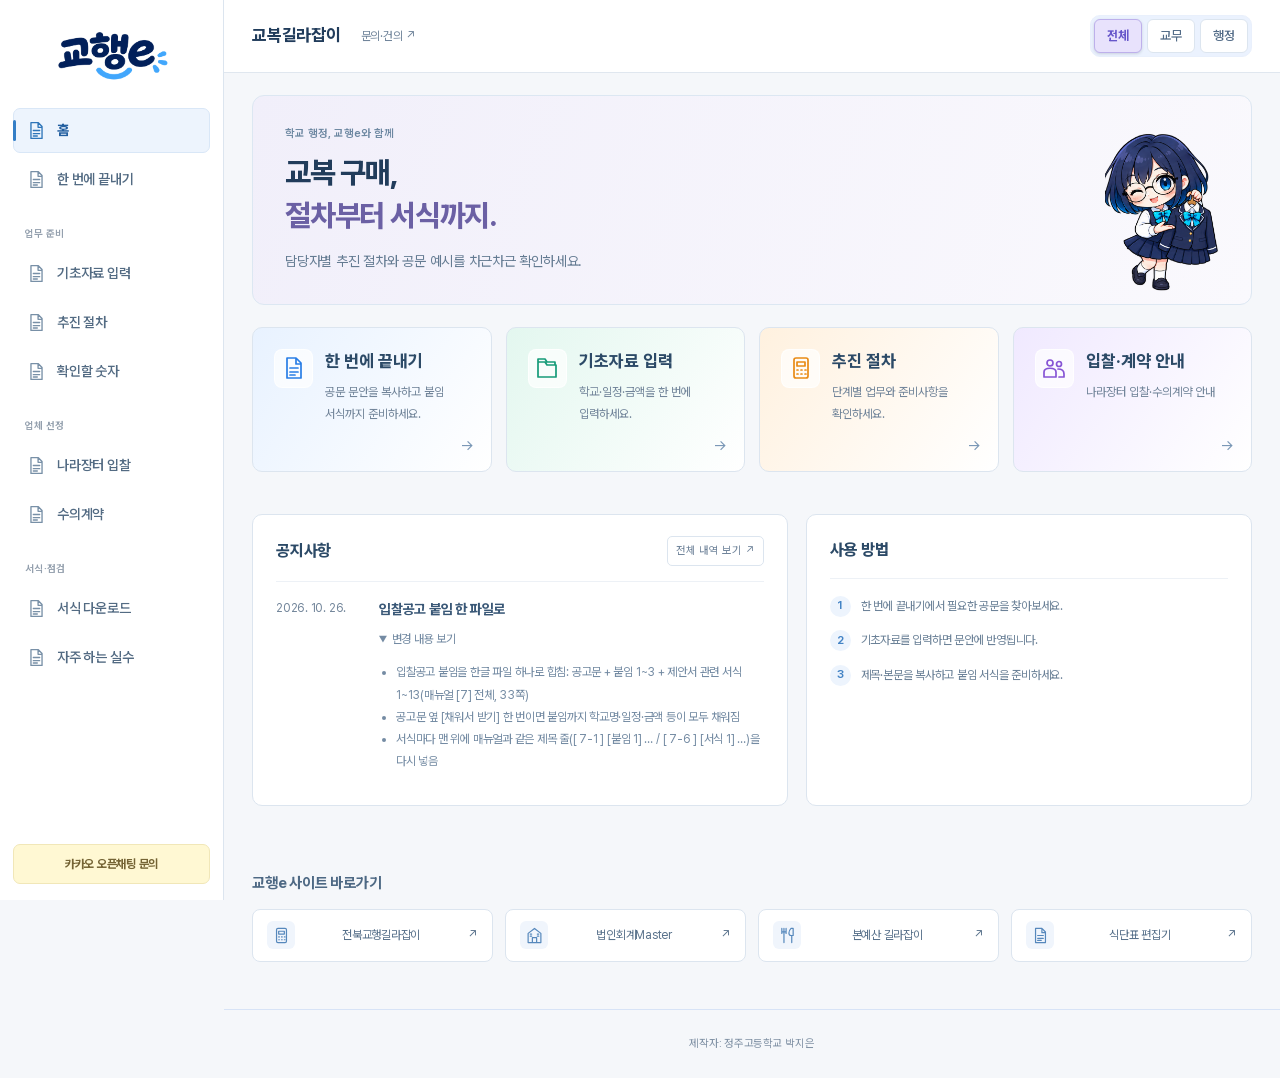
==== index.html @ bc190d14 "교복길라잡이 업데이트 (2026. 10. 26. 오후 2:42:11)" ====
<!DOCTYPE html>
<html lang="ko">
<head>
<meta charset="utf-8">
<meta name="viewport" content="width=device-width, initial-scale=1, viewport-fit=cover">
<title>교행e의 교복길라잡이</title>
<link rel="preconnect" href="https://fonts.googleapis.com">
<link rel="preconnect" href="https://fonts.gstatic.com" crossorigin>
<link rel="stylesheet" href="https://fonts.googleapis.com/css2?family=Gothic+A1:wght@500;700;800&family=IBM+Plex+Mono:wght@400;500;600&family=IBM+Plex+Sans+KR:wght@300;400;500;600;700&display=swap">
<style>
:root{
  --sky:#EAF2FF; --sky-2:#DCE9FC;
  --surface:#FFFFFF; --surface-2:#F5F9FF; --surface-3:#EBF2FE;
  --line:#D7E3F6; --line-soft:#E9F0FC;
  --ink:#16233B; --ink-2:#4A5B75; --ink-3:#8092AB;
  --blue:#2B5FD9; --blue-ink:#1B4099; --blue-soft:#E4ECFD; --blue-edge:#BFD2F8;
  --teal:#0E7C86; --teal-ink:#0A5B63; --teal-soft:#DEF1F3; --teal-edge:#AEDCE1;
  --amber:#A9761A; --amber-soft:#FCF3DD; --amber-edge:#EBD498;
  --red:#CB4334; --red-soft:#FDEBE8; --red-edge:#F4C3BB;
  --navy:#1E2A4A;
  --shadow-s:0 1px 2px rgba(22,35,59,.06), 0 6px 18px -12px rgba(22,35,59,.28);
  --shadow-m:0 2px 6px rgba(22,35,59,.07), 0 18px 40px -24px rgba(22,35,59,.4);
  --disp:"Gothic A1","맑은 고딕","Malgun Gothic",system-ui,sans-serif;
  --body:"IBM Plex Sans KR","맑은 고딕","Malgun Gothic",system-ui,sans-serif;
  --mono:"IBM Plex Mono",Consolas,ui-monospace,monospace;
}
*{box-sizing:border-box}
html,body{margin:0; padding:0}
body{
  background:var(--sky); color:var(--ink);
  font-family:var(--body); font-size:16px; line-height:1.7; font-weight:400;
  -webkit-font-smoothing:antialiased;
}
img{max-width:100%; display:block}
[hidden]{display:none !important}
button{font:inherit}
:focus-visible{outline:2.5px solid var(--blue); outline-offset:2px; border-radius:4px}

/* ============ 공통 헤더 ============ */
.topbar{
  position:sticky; top:0; z-index:50;
  background:rgba(255,255,255,.9); backdrop-filter:saturate(1.5) blur(12px);
  border-bottom:1px solid var(--line);
  padding-top:env(safe-area-inset-top,0px);
}
.topbar-in{
  max-width:1060px; margin:0 auto; padding:9px 16px;
  display:flex; align-items:center; gap:10px 16px; flex-wrap:wrap;
}
.homebtn{
  display:inline-flex; align-items:center; gap:8px; margin-right:auto;
  background:transparent; border:0; cursor:pointer; padding:2px 0; color:var(--ink);
}
.homebtn img{width:26px; height:26px; border-radius:6px; object-fit:cover; object-position:50% 18%; border:1px solid var(--line)}
.homebtn b{font-family:var(--disp); font-weight:800; font-size:16px; letter-spacing:-.01em}
.homebtn:hover b{color:var(--blue)}
.roleswitch{display:flex; gap:3px; background:var(--surface-3); padding:3px; border-radius:10px; border:1px solid var(--line-soft)}
.roleswitch button{
  border:0; background:transparent; color:var(--ink-2); cursor:pointer;
  font-size:13px; font-weight:500; padding:5px 13px; border-radius:7px;
  transition:background .14s,color .14s;
}
.roleswitch button:hover{color:var(--ink)}
.roleswitch button[aria-pressed="true"]{background:#fff; color:var(--ink); font-weight:700; box-shadow:0 1px 3px rgba(22,35,59,.16)}
.roleswitch button[data-role="gyomu"][aria-pressed="true"]{color:var(--teal-ink)}
.roleswitch button[data-role="haeng"][aria-pressed="true"]{color:var(--blue-ink)}

/* ============ 페이지 틀 ============ */
main{max-width:1060px; margin:0 auto; padding:26px 16px calc(40px + env(safe-area-inset-bottom,0px))}
.page{animation:fade .22s ease-out}
@keyframes fade{from{opacity:0; transform:translateY(6px)} to{opacity:1; transform:none}}
@media (prefers-reduced-motion:reduce){ .page{animation:none} *{transition:none !important} }

.phead{margin-bottom:20px}
.pkicker{
  font-family:var(--mono); font-size:11px; font-weight:600; letter-spacing:.14em;
  color:var(--blue); margin:0 0 7px; text-transform:uppercase;
}
.phead h1{
  font-family:var(--disp); font-weight:800; font-size:clamp(23px,4.6vw,31px);
  line-height:1.25; letter-spacing:-.02em; margin:0 0 8px; text-wrap:balance;
}
.phead p{margin:0; color:var(--ink-2); font-size:14.5px; max-width:64ch}

/* ============ 첫 화면 ============ */
.home{
  display:grid; grid-template-columns:290px minmax(0,1fr);
  grid-template-areas:"top bottom" "flow flow"; gap:18px 22px; align-items:start;
}
.home > *{min-width:0}
.hometop{grid-area:top}
.homebottom{grid-area:bottom; display:flex; flex-direction:column; gap:12px}
.homeflow{grid-area:flow}
.heroart{
  width:100%; aspect-ratio:2 / 3; object-fit:cover; object-position:50% 0%; display:block;
  border-radius:16px; border:4px solid #fff; box-shadow:0 12px 28px -16px rgba(27,64,153,.6);
}
.homebottom .reflinks{grid-template-columns:repeat(2,minmax(0,1fr)); gap:10px; margin:0}
.homebottom .reflink{padding:13px 16px}
.reflink.wide{grid-column:1 / -1; border-left-color:var(--red); background:linear-gradient(100deg,#fff 55%,var(--red-soft))}
.basis{background:var(--surface); border:1px solid var(--line); border-radius:11px; padding:14px 16px; font-size:14px; color:var(--ink-2); line-height:1.65}
.basis b{color:var(--ink); font-weight:700}
.basis a{
  display:inline-flex; align-items:center; gap:6px; margin:8px 6px 0 0; text-decoration:none;
  font-size:12.5px; font-weight:600; color:var(--blue-ink); background:var(--blue-soft);
  border:1px solid var(--blue-edge); border-radius:8px; padding:5px 10px;
}
.basis a:hover{border-color:var(--blue)}
.ext{font-family:var(--mono); font-size:10px; font-weight:600; color:#fff; background:var(--blue); border-radius:4px; padding:1px 5px}

.flowcard{background:var(--surface); border:1px solid var(--line); border-radius:16px; box-shadow:var(--shadow-m); padding:20px 22px 22px}
.flowcard-head{display:flex; align-items:baseline; gap:4px 14px; flex-wrap:wrap}
.flowcard-head h2{font-family:var(--disp); font-weight:800; font-size:21px; margin:0; letter-spacing:-.01em}
.flowcard-head p{margin:0; font-size:14px; color:var(--ink-2)}
.charttitle{display:flex; align-items:center; gap:9px; margin:20px 0 9px; font-family:var(--disp); font-weight:700; font-size:16px}
.charttitle .ct-no{font-family:var(--mono); font-size:12px; font-weight:600; color:#fff; background:var(--navy); border-radius:6px; padding:1px 8px}
.charttitle small{font-family:var(--body); font-weight:500; font-size:12.5px; color:var(--ink-3)}
.flownote{margin:18px 0 0; padding-top:12px; border-top:1px solid var(--line-soft); font-size:13.5px; color:var(--ink-3); line-height:1.6}
.flownote b{color:var(--ink-2); font-weight:600}

@media (max-width:820px){
  .home{grid-template-columns:1fr; grid-template-areas:"top" "bottom" "flow"}
  .heroart{aspect-ratio:2.5 / 1; object-position:50% 3%}
  .flowcard{padding:14px 12px 16px}
}
@media (max-width:520px){ .homebottom .reflinks{grid-template-columns:1fr} }

.fab{
  position:fixed; right:18px; bottom:calc(18px + env(safe-area-inset-bottom,0px)); z-index:60;
  display:inline-flex; align-items:center; gap:7px; text-decoration:none;
  background:#FEE500; color:#191600; font-size:13.5px; font-weight:700;
  border-radius:999px; padding:10px 16px; box-shadow:0 6px 18px -6px rgba(22,35,59,.45);
  transition:transform .14s, box-shadow .14s;
}
.fab:hover{transform:translateY(-2px); box-shadow:0 10px 22px -8px rgba(22,35,59,.5)}
@media (max-width:640px){ .fab{right:12px; bottom:calc(12px + env(safe-area-inset-bottom,0px)); padding:9px 13px; font-size:12.5px} }
footer.credit{max-width:1060px; margin:0 auto; text-align:center; color:var(--ink-3); font-size:13px; padding:20px 16px calc(24px + env(safe-area-inset-bottom,0px)); border-top:1px solid var(--line)}
footer.credit b{color:var(--navy); font-weight:600}
footer.credit a{color:var(--blue); font-weight:600; text-decoration:none}
footer.credit a:hover{text-decoration:underline}

.reflinks{display:grid; grid-template-columns:repeat(auto-fit,minmax(215px,1fr)); gap:12px; margin-top:16px}
.reflink{
  display:flex; flex-direction:column; gap:3px; text-align:left; cursor:pointer;
  background:var(--surface); border:1px solid var(--line); border-left:4px solid var(--blue);
  border-radius:11px; padding:14px 16px; color:var(--ink); box-shadow:var(--shadow-s);
  transition:transform .14s, box-shadow .14s;
}
.reflink:hover{transform:translateY(-2px); box-shadow:var(--shadow-m)}
.reflink b{font-family:var(--disp); font-weight:700; font-size:16px}
.reflink span{font-size:13.5px; color:var(--ink-2); line-height:1.5}

/* ============ 단계 페이지 ============ */
.stepbar{display:flex; align-items:center; gap:13px; margin-bottom:18px; flex-wrap:wrap}
.stepbadge{
  font-family:var(--mono); font-weight:600; font-size:17px; color:#fff; background:var(--navy);
  width:40px; height:40px; flex:0 0 40px; border-radius:12px; display:grid; place-items:center;
}
.stepbar .t{flex:1 1 240px; min-width:0}
.stepbar h1{font-family:var(--disp); font-weight:800; font-size:clamp(21px,4.2vw,28px); margin:0 0 3px; letter-spacing:-.02em; line-height:1.25}
.stepbar .sub{font-size:15px; color:var(--ink-2)}
.owc{
  font-family:var(--body); font-size:12.5px; font-weight:700; letter-spacing:0;
  border:1px solid var(--line); background:var(--surface); border-radius:6px;
  padding:2px 8px; margin-right:8px; color:var(--ink-2);
}
.prog{font-family:var(--mono); font-size:12px; color:var(--ink-3); font-variant-numeric:tabular-nums; white-space:nowrap}
.prog.done{color:var(--teal)}

.lanes{display:grid; grid-template-columns:1fr 1fr; gap:14px}
@media (max-width:820px){ .lanes{grid-template-columns:1fr} }
.lane{
  background:var(--surface); border:1px solid var(--line); border-radius:14px;
  box-shadow:var(--shadow-s); padding:18px 22px 22px; min-width:0;
}
.lane[data-role="gyomu"]{border-top:4px solid var(--teal)}
.lane[data-role="haeng"]{border-top:4px solid var(--blue)}
.lane-head{display:flex; align-items:center; gap:9px; margin-bottom:12px; flex-wrap:wrap}
.chip{font-size:14px; font-weight:700; padding:4px 13px; border-radius:999px; border:1px solid; white-space:nowrap}
.chip-g{background:var(--teal-soft); border-color:var(--teal-edge); color:var(--teal-ink)}
.chip-h{background:var(--blue-soft); border-color:var(--blue-edge); color:var(--blue-ink)}
.lane-note{font-size:14px; color:var(--ink-2)}
.checklist{margin-top:26px; padding-top:20px; border-top:2px solid var(--line)}
.checklist h2{font-family:var(--disp); font-weight:800; font-size:20px; margin:0 0 12px; letter-spacing:-.01em}
ul.tasks{list-style:none; margin:0; padding:0; display:flex; flex-direction:column}
ul.tasks li{border-bottom:1px dashed var(--line)}
ul.tasks li:last-child{border-bottom:0}
ul.tasks label{display:flex; flex-direction:row-reverse; justify-content:space-between; gap:16px; align-items:flex-start; cursor:pointer; font-size:16.5px; line-height:1.7; color:var(--ink); padding:11px 2px}
ul.tasks label:hover{background:var(--surface-2)}
ul.tasks label > span{flex:1 1 auto; min-width:0}
ul.tasks input{
  appearance:none; -webkit-appearance:none; flex:0 0 18px; width:18px; height:18px; margin:5px 0 0;
  border:1.5px solid var(--line); border-radius:5px; background:var(--surface-2); cursor:pointer; position:relative;
  transition:background .12s, border-color .12s;
}
.lane[data-role="gyomu"] input:checked{background:var(--teal); border-color:var(--teal)}
.lane[data-role="haeng"] input:checked{background:var(--blue); border-color:var(--blue)}
ul.tasks input:checked::after{content:""; position:absolute; left:5px; top:1.5px; width:4.5px; height:9px; border:solid #fff; border-width:0 2px 2px 0; transform:rotate(43deg)}
ul.tasks input:checked + span{color:var(--ink-3); text-decoration:line-through; text-decoration-color:var(--line)}
ul.tasks span strong{font-weight:700}
ul.tasks span code{
  font-family:var(--body); font-size:13.5px; font-weight:600; color:var(--blue-ink);
  background:var(--blue-soft); border:1px solid var(--blue-edge); border-radius:6px; padding:1px 7px; white-space:nowrap;
}
.num{font-weight:700; font-variant-numeric:tabular-nums}
.lane.folded ul.tasks{display:none}
.lane.folded{background:var(--surface-2); box-shadow:none}
.lane-toggle{
  width:100%; text-align:left; cursor:pointer; font-size:14.5px; color:var(--ink-2);
  background:var(--surface); border:1px dashed var(--line); border-radius:9px; padding:9px 12px;
}
.lane-toggle:hover{background:var(--surface-3); border-color:var(--ink-3)}
.lane-toggle b{color:var(--ink); font-weight:700}

.band{border-radius:14px; padding:16px 22px; margin-top:14px; font-size:16px; line-height:1.7}
.band .blabel{
  display:inline-block; font-family:var(--body); font-size:13px; font-weight:700; letter-spacing:0;
  border-radius:6px; padding:2px 9px; margin-bottom:10px;
}
.band ul{margin:0; padding:0; list-style:none; display:flex; flex-direction:column; gap:9px}
.band.hand{background:var(--amber-soft); border:1px solid var(--amber-edge)}
.band.hand .blabel{color:var(--amber); border:1px solid var(--amber-edge); background:rgba(255,255,255,.65)}
.band.hand li{color:var(--ink-2)} .band.hand li b{color:var(--ink); font-weight:700}
.dir{font-family:var(--body); font-size:14.5px; font-weight:700; color:var(--amber); white-space:nowrap}
.band.warn{background:var(--red-soft); border:1px solid var(--red-edge)}
.band.warn .blabel{color:var(--red); border:1px solid var(--red-edge); background:rgba(255,255,255,.65)}
.band.warn li{color:var(--ink-2); border-left:2.5px solid var(--red); padding-left:11px}
.band.warn li b{color:var(--red); font-weight:700}

/* ============ 공문 예시 (내부결재 기안문) ============ */
.docs{margin-top:14px; display:flex; flex-direction:column; gap:14px}
.doccard{background:var(--surface); border:1px solid var(--line); border-radius:14px; box-shadow:var(--shadow-s); overflow:hidden; transition:opacity .14s, box-shadow .2s}
.doccard{scroll-margin-top:72px}
.doccard.dim{opacity:.45}
.doccard.flash{box-shadow:0 0 0 3px var(--amber-edge), var(--shadow-m)}
.dochead{display:flex; align-items:center; gap:8px 10px; flex-wrap:wrap; padding:12px 16px; background:var(--surface-2); border-bottom:1px solid var(--line-soft)}
.dochead .blabel{font-family:var(--mono); font-size:10.5px; font-weight:600; letter-spacing:.1em; color:var(--navy); border:1px solid var(--line); background:#fff; border-radius:5px; padding:2px 7px}
.dochead .when{font-size:12.5px; color:var(--ink-2); flex:1 1 200px; min-width:0}
.copybtn{
  flex:0 0 auto; cursor:pointer; font-size:12px; font-weight:600; color:var(--blue-ink); white-space:nowrap;
  background:var(--blue-soft); border:1px solid var(--blue-edge); border-radius:7px; padding:3px 10px;
  transition:background .12s, border-color .12s, color .12s;
}
.copybtn:hover{border-color:var(--blue)}
.copybtn.ok{background:var(--teal-soft); border-color:var(--teal-edge); color:var(--teal-ink)}
.gian{
  margin:16px 16px 0; background:#fff; color:#111; border:1px solid #cfd6e2; border-radius:3px;
  padding:18px 22px 14px; font-family:"맑은 고딕","Malgun Gothic",var(--body);
  box-shadow:0 1px 0 #e9eef6, 0 8px 18px -14px rgba(22,35,59,.5);
}
.g-row{display:flex; gap:12px; align-items:flex-start; padding:3px 0; font-size:14px}
.g-k{flex:0 0 46px; font-weight:700}
.g-row .doctext{flex:1 1 auto; min-width:0}
.g-title{border-bottom:2px solid #111; padding-bottom:7px; margin-bottom:4px}
.g-body{display:flex; gap:12px; align-items:flex-start; padding:12px 0 4px}
.g-body .doctext{flex:1 1 auto; min-width:0}
.doctext{margin:0; white-space:pre-wrap; word-break:keep-all; overflow-wrap:anywhere; font-family:inherit; font-size:14px; line-height:1.8; color:inherit}
.doctext.title{font-weight:700}
.ph{background:var(--amber-soft); box-shadow:inset 0 -1.5px 0 var(--amber-edge); border-radius:3px; padding:0 1px}
.attach{display:flex; flex-wrap:wrap; gap:8px; align-items:center; padding:14px 16px 16px}
.attach .al{font-family:var(--mono); font-size:10.5px; font-weight:600; letter-spacing:.1em; color:var(--ink-3); margin-right:2px}
.attach a{
  display:inline-flex; align-items:center; gap:7px; text-decoration:none; color:var(--ink); font-size:13px;
  background:var(--surface-2); border:1px solid var(--line); border-radius:8px; padding:6px 11px;
  transition:border-color .12s, background .12s;
}
.attach a:hover{border-color:var(--blue); background:var(--blue-soft)}
.attach a .ext{font-family:var(--mono); font-size:10px; font-weight:600; color:#fff; background:var(--blue); border-radius:4px; padding:1px 5px}
.attach a .ext.x{background:var(--teal)}
.attach .noatt{font-size:12px; color:var(--ink-3); border:1px dashed var(--line); border-radius:8px; padding:5px 10px}
.doclegend{font-size:12px; color:var(--ink-3); margin:0 2px}
.doclegend .ph{color:var(--ink-2)}
.docgroup{margin-top:22px}
.docgroup:first-of-type{margin-top:0}
.docgroup h2{font-family:var(--disp); font-weight:700; font-size:16px; margin:0 0 10px; display:flex; align-items:center; gap:9px}
.docgroup h2 button{font-size:12px; font-weight:500; color:var(--blue-ink); background:transparent; border:0; cursor:pointer; padding:0; text-decoration:underline; text-underline-offset:3px}

/* ============ 업무 흐름도 (담당별 가로줄) ============ */
.sflow{background:var(--surface); border:1px solid var(--line); border-radius:14px; box-shadow:var(--shadow-s); padding:16px 18px 18px; margin-bottom:14px}
.sflow-head{display:flex; align-items:baseline; gap:6px 12px; flex-wrap:wrap; margin-bottom:12px}
.sflow-head h2{font-family:var(--disp); font-weight:700; font-size:18px; margin:0}
.sflow-head p{margin:0; font-size:14px; color:var(--ink-2); flex:1 1 300px}
.sflow-head .golink{font-size:13px; font-weight:700; color:#fff; background:var(--blue); border:0; border-radius:8px; padding:6px 12px; cursor:pointer}
.sflow-head .golink:hover{background:#1F4FC0}
.lanescroll{overflow-x:auto; -webkit-overflow-scrolling:touch; padding:8px 2px 4px}
.lanechart{position:relative}
.lanechart svg{position:absolute; left:0; top:0; pointer-events:none; overflow:visible; z-index:1}
.lanechart svg .edge{fill:none; stroke:#8A9AB2; stroke-width:1.4}
.lanechart svg marker path{fill:#8A9AB2}
.lc-lane{position:absolute; left:0; border-radius:10px; background:var(--surface-2); border:1px solid var(--line-soft)}
.lc-label{
  position:absolute; left:0; top:0; bottom:0; display:flex; flex-direction:column; align-items:center; justify-content:center;
  border-radius:9px 0 0 9px; color:#fff; font-family:var(--disp); font-weight:800; font-size:14.5px; line-height:1.3; text-align:center; padding:0 4px;
}
.lc-label small{font-family:var(--body); font-size:11px; font-weight:500; opacity:.85; margin-top:2px}
.lc-lane.g .lc-label{background:var(--teal-ink)}
.lc-lane.h .lc-label{background:var(--blue-ink)}
.lc-lane.v .lc-label{background:#55667F}
.lc-node{
  position:absolute; z-index:2; display:flex; flex-direction:column; align-items:center; justify-content:center; gap:1px;
  text-align:center; word-break:keep-all; overflow-wrap:anywhere; background:#fff; border:1.5px solid; border-radius:9px;
  padding:4px 7px; font:inherit; font-size:13px; font-weight:600; line-height:1.32; color:var(--ink);
}
.lc-node.g{border-color:var(--teal-edge)}
.lc-node.h{border-color:var(--blue-edge)}
.lc-node.v{border-color:#C8D1DE; color:var(--ink-2)}
.lc-tag{font-family:var(--mono); font-size:10.5px; font-weight:600; letter-spacing:.04em; line-height:1.2}
.lc-node.g .lc-tag{color:var(--teal)}
.lc-node.h .lc-tag{color:var(--blue)}
.lc-node.v .lc-tag{color:var(--ink-3)}
button.lc-node{cursor:pointer; transition:transform .14s, box-shadow .14s, opacity .14s}
button.lc-node.g{border-color:var(--teal)}
button.lc-node.h{border-color:var(--blue)}
button.lc-node:hover{transform:translateY(-2px); box-shadow:0 8px 16px -10px rgba(22,35,59,.6)}
.lc-doc{position:absolute; top:-9px; right:-7px; font-size:10.5px; font-weight:700; color:#fff; background:var(--amber); border-radius:5px; padding:0 5px; line-height:17px}
.lc-node.dim{opacity:.33}
.lc-hint{font-size:12px; color:var(--ink-3); margin:4px 2px 0}
@media (min-width:1040px){ .lc-hint{display:none} }

/* ============ 나라장터 입찰 진행 ============ */
.gsteps{display:flex; flex-direction:column; gap:8px; margin-top:14px}
.gstep{background:var(--surface); border:1px solid var(--line); border-radius:12px; box-shadow:var(--shadow-s); overflow:hidden; scroll-margin-top:72px}
.gstep summary{list-style:none; cursor:pointer; display:flex; align-items:center; gap:12px; padding:13px 16px; font-family:var(--disp); font-weight:700; font-size:16px; line-height:1.4}
.gstep summary::-webkit-details-marker{display:none}
.gstep summary:hover{background:var(--surface-2)}
.gstep summary::after{content:"+"; font-family:var(--mono); font-weight:500; color:var(--ink-3); font-size:19px; margin-left:4px; flex:0 0 auto}
.gstep[open] summary::after{content:"\2212"}
.gstep[open] summary{border-bottom:1px solid var(--line-soft); background:var(--surface-2)}
.gno{font-family:var(--mono); font-size:12px; font-weight:600; color:#fff; background:var(--navy); border-radius:7px; padding:2px 8px; flex:0 0 auto}
.gtitle{flex:1 1 auto; min-width:0}
.gstep summary .tag{font-family:var(--body)}
.gbody{padding:14px 18px 16px; font-size:15px; line-height:1.7}
.gbasis{background:var(--surface-3); border:1px solid var(--line); border-radius:8px; padding:8px 13px; font-size:13.5px; color:var(--ink-2); margin:0 0 11px}
.gbasis b{color:var(--ink); font-weight:700; margin-right:6px}
.gbody ul{margin:0; padding:0; list-style:none; display:flex; flex-direction:column; gap:6px}
.gbody li{position:relative; padding-left:17px; color:var(--ink-2)}
.gbody li::before{content:"\25B8"; position:absolute; left:1px; color:var(--blue)}
.gbody li b{color:var(--ink); font-weight:700}
.gbody li ul{margin-top:5px; gap:3px}
.gbody li li{font-size:14px}
.gbody li li::before{content:"-"; color:var(--ink-3)}
.gpath{font-size:13px; font-weight:600; color:var(--blue-ink); background:var(--blue-soft); border:1px solid var(--blue-edge); border-radius:6px; padding:1px 7px; white-space:nowrap}
.gnote{font-size:13px; color:var(--ink-3); margin:9px 0 0}
.gmini{border-collapse:collapse; width:100%; min-width:0; font-size:13.5px; margin:10px 0 2px}
.gmini th,.gmini td{border:1px solid var(--line); padding:6px 10px; text-align:left; vertical-align:top}
.gmini th{background:var(--surface-2); font-family:var(--body); font-size:12.5px; font-weight:700; color:var(--ink-2); letter-spacing:0; white-space:normal; width:auto}
.gmeta{display:flex; flex-wrap:wrap; gap:8px; align-items:center; margin-top:13px; padding-top:12px; border-top:1px dashed var(--line)}
.gmeta .al{font-family:var(--mono); font-size:10.5px; font-weight:600; letter-spacing:.1em; color:var(--ink-3); margin-right:2px}
.gmeta a{
  display:inline-flex; align-items:center; gap:7px; text-decoration:none; color:var(--ink); font-size:13px;
  background:var(--surface-2); border:1px solid var(--line); border-radius:8px; padding:5px 10px;
}
.gmeta a:hover{border-color:var(--blue); background:var(--blue-soft)}
.gmeta a .ext.law{background:var(--ink-3)}
.gmeta a .ext.ref{background:var(--amber)}
.gtools{display:flex; gap:8px; flex-wrap:wrap; margin-top:14px}
.gtools button{font-size:13px; font-weight:600; color:var(--blue-ink); background:var(--blue-soft); border:1px solid var(--blue-edge); border-radius:8px; padding:5px 12px; cursor:pointer}
.gtools button:hover{border-color:var(--blue)}
.diffbox{margin-top:14px}
.diffbox table{min-width:520px}
.diffbox td.jb{font-weight:700; color:var(--teal-ink)}

/* ============ 페이지 이동 ============ */
.pagenav{
  display:flex; align-items:center; gap:10px; margin-top:24px;
  border-top:1px solid var(--line); padding-top:16px; flex-wrap:wrap;
}
.navbtn{
  display:inline-flex; align-items:center; gap:7px; cursor:pointer;
  background:var(--surface); border:1px solid var(--line); border-radius:10px;
  padding:10px 16px; font-size:14px; font-weight:600; color:var(--ink); box-shadow:var(--shadow-s);
  transition:border-color .14s, transform .14s, background .14s;
}
.navbtn:hover:not(:disabled){border-color:var(--blue); color:var(--blue-ink); transform:translateY(-1px)}
.navbtn:disabled{opacity:.35; cursor:not-allowed; box-shadow:none}
.navbtn.primary{background:var(--blue); color:#fff; border-color:var(--blue)}
.navbtn.primary:hover{background:#1F4FC0; color:#fff}
.navbtn .k{font-family:var(--mono); font-size:15px}
.navspacer{flex:1 1 auto}
.navhint{font-size:11.5px; color:var(--ink-3); width:100%; margin-top:2px}

/* ============ 참고 페이지 ============ */
.figs{display:grid; grid-template-columns:repeat(3,minmax(0,1fr)); gap:14px; margin:0}
@media(max-width:1100px){.figs{grid-template-columns:repeat(2,minmax(0,1fr))}}
@media(max-width:620px){.figs{grid-template-columns:1fr}}
.figgroup{display:flex; align-items:center; gap:10px; margin:30px 0 14px; font-size:19px; font-weight:800; color:var(--ink)}
.figgroup:first-of-type{margin-top:6px}
.figgroup span{display:inline-block; padding:3px 12px; border-radius:999px; background:#1e3a5f; color:#fff; font-size:14px; font-weight:700}
.fig{background:var(--surface); border:1px solid var(--line); border-left:5px solid #9db4cf; border-radius:12px; padding:18px 20px; box-shadow:var(--shadow-s); word-break:keep-all}
.fig.hot{border-left-color:var(--red)}
.fig dt{font-size:15px; font-weight:700; color:var(--ink); margin:0 0 8px; line-height:1.4}
.fig dd{margin:0; font-size:24px; font-weight:800; color:#1e3a5f; font-variant-numeric:tabular-nums; letter-spacing:-.01em; line-height:1.3}
.fig dd small{display:block; font-family:var(--body); font-size:14px; font-weight:400; color:var(--ink-2); letter-spacing:0; margin-top:10px; padding-top:10px; border-top:1px solid var(--line-soft); line-height:1.65}
.fig.hot dd{color:var(--red)}
.note{font-size:12.5px; color:var(--ink-3); margin:12px 2px 0; line-height:1.7}
.note b{color:var(--ink-2); font-weight:600}

.tablebox{border:1px solid var(--line); border-radius:14px; overflow:hidden; background:var(--surface); box-shadow:var(--shadow-s)}
.tablescroll{overflow-x:auto}
table{border-collapse:collapse; width:100%; min-width:540px; font-size:13.5px}
caption{text-align:left; padding:13px 16px 12px; border-bottom:1px solid var(--line-soft); background:var(--surface-2); font-size:12.5px; color:var(--ink-3)}
th,td{text-align:left; padding:9px 14px; border-bottom:1px solid var(--line-soft); vertical-align:top}
thead th{font-family:var(--mono); font-size:10.5px; font-weight:600; letter-spacing:.09em; color:var(--ink-3); background:var(--surface-2); white-space:nowrap}
tbody tr:last-child th, tbody tr:last-child td{border-bottom:0}
tbody th{font-family:var(--mono); font-size:12px; font-weight:600; color:var(--ink-2); white-space:nowrap; width:1%}
td.owner{white-space:nowrap; width:1%}
td.sref{white-space:nowrap; font-family:var(--mono); font-size:12px; color:var(--ink-3)}
.tag{font-size:11.5px; font-weight:700; padding:2px 9px; border-radius:999px; border:1px solid; white-space:nowrap; display:inline-block}
.tag.g{background:var(--teal-soft); border-color:var(--teal-edge); color:var(--teal-ink)}
.tag.h{background:var(--blue-soft); border-color:var(--blue-edge); color:var(--blue-ink)}
.tag.b{background:linear-gradient(105deg,var(--teal-soft),var(--blue-soft)); border-color:var(--line); color:var(--ink-2)}
.tag.v{background:var(--surface-3); border-color:var(--line); color:var(--ink-3)}
tr.dim td, tr.dim th{opacity:.45}
td.dl{white-space:nowrap; width:1%}
td.dl a{font-size:12px; font-weight:600; color:var(--blue-ink); text-decoration:none; background:var(--blue-soft); border:1px solid var(--blue-edge); border-radius:7px; padding:3px 9px}
td.dl a:hover{border-color:var(--blue)}

.pits{display:grid; grid-template-columns:repeat(2,minmax(0,1fr)); gap:16px; counter-reset:pit}
@media(max-width:900px){.pits{grid-template-columns:1fr}}
.pit{background:var(--surface); border:1px solid var(--line); border-left:5px solid var(--red); border-radius:12px; padding:20px 22px; box-shadow:var(--shadow-s); word-break:keep-all; counter-increment:pit}
.pit h3{font-family:var(--disp); margin:0 0 10px; font-size:18px; font-weight:800; line-height:1.45; color:var(--ink)}
.pit h3::before{content:counter(pit); display:inline-grid; place-items:center; width:26px; height:26px; margin-right:9px; border-radius:50%; background:var(--red); color:#fff; font-size:14px; vertical-align:2px}
.pit p{margin:0; font-size:15px; color:var(--ink-2); line-height:1.75}
.pit p+p{margin-top:14px; padding:12px 14px; border-radius:9px; background:#eef6f5; color:var(--teal-ink)}
.pit p+p b{display:inline-block; margin-right:8px; padding:1px 8px; border-radius:5px; background:var(--teal); color:#fff; font-size:13px; font-weight:700}

footer{margin-top:26px; padding-top:16px; border-top:1px solid var(--line); font-size:12px; color:var(--ink-3); line-height:1.75}
footer p{margin:0 0 7px} footer b{color:var(--ink-2); font-weight:600}

@media print{
  .topbar,.pagenav,.lane-toggle,.copybtn,.fab,footer.credit{display:none !important}
  .doccard{box-shadow:none; break-inside:avoid}
  body{background:#fff}
  .lane,.flowcard,.tablebox,.pit{box-shadow:none; break-inside:avoid}
  .lane.folded{display:none}
}

/* 공문 학교명·학년도 입력칸 */
.docvars{display:flex;flex-wrap:wrap;align-items:center;gap:8px 14px;margin:0 0 14px;padding:12px 14px;border:1px solid #cfe0f5;border-radius:10px;background:#f3f8ff;font-size:14px;color:#1e3a5f}
.docvars b{font-weight:700}
.docvars label{display:flex;align-items:center;gap:6px}
.docvars input{font:inherit;padding:6px 9px;border:1px solid #b9cde6;border-radius:7px;background:#fff;color:#1e3a5f}
.docvars input[data-dv="school"]{width:11em}
.docvars input[data-dv="year"]{width:5.5em}
.docvars .dv-note{flex-basis:100%;font-size:12.5px;color:#5a6f88}
@media print{.docvars{display:none}}
/* 기초자료 입력 (기능용 최소 스타일 — 모양은 디자인 담당이 다듬음) */
.ph.ph-ok{background:#e3f4e8;border-bottom-color:#3a9a5b}
.docvars .dv-go{font:inherit;font-weight:700;padding:6px 12px;border:1px solid #2f6fd6;border-radius:7px;background:#2f6fd6;color:#fff;cursor:pointer}
.docvars .dv-count{font-size:13px;color:#2f6a3f;font-weight:700}
.bd-tools{display:flex;flex-wrap:wrap;gap:8px;margin:0 0 16px}
.bd-tools button{font:inherit;font-weight:700;padding:8px 14px;border:1px solid #b9cde6;border-radius:8px;background:#fff;color:#1e3a5f;cursor:pointer}
.bd-tools .bd-link{font-weight:700;padding:8px 14px;border:1px solid #b9cde6;border-radius:8px;background:#fff;color:#1e3a5f;text-decoration:none}
.bd-tools button.primary{background:#1e3a5f;border-color:#1e3a5f;color:#fff}
.bd-sec{margin:0 0 18px;padding:16px 18px;border:1px solid #d7e2f0;border-radius:12px;background:#fff}
.bd-sec h2{margin:0 0 10px;font-size:17px;color:#1e3a5f}
.bd-note{margin:-4px 0 10px;font-size:13px;color:#5a6f88}
.bd-grid{display:grid;grid-template-columns:repeat(auto-fill,minmax(230px,1fr));gap:12px 16px}
.bd-field{display:flex;flex-direction:column;gap:4px;font-size:14px}
.bd-field span{font-weight:700;color:#1e3a5f}
.bd-field small{font-size:12px;color:#6b7f96}
.bd-sec input,.bd-sec select{font:inherit;width:100%;box-sizing:border-box;padding:6px 8px;border:1px solid #b9cde6;border-radius:7px;background:#fff;color:#1e3a5f}
.bd-tablewrap{overflow-x:auto}
.bd-table{width:100%;border-collapse:collapse;font-size:14px}
.bd-table th,.bd-table td{padding:5px 6px;border-bottom:1px solid #e3eaf3;text-align:left;white-space:nowrap}
.bd-table td input,.bd-table td select{min-width:76px}
.bd-add,.bd-del{font:inherit;cursor:pointer;border:1px solid #b9cde6;border-radius:7px;background:#f4f8fd;color:#1e3a5f}
.bd-add{margin-top:8px;padding:6px 12px}
.bd-del{padding:3px 8px}
@media print{.bd-tools,.bd-add,.bd-del{display:none}}
.hwpfill{font:inherit;font-size:12px;font-weight:600;padding:3px 9px;border:1px dashed #7aa7d9;border-radius:7px;background:#fff;color:#1e3a5f;cursor:pointer}
.hwpfill:hover{border-style:solid}
.hwpfill:disabled{opacity:.6;cursor:wait}
@media print{.hwpfill{display:none}}
</style>
<link rel="stylesheet" href="design/dashboard.css?v=20261026-reading-tabs5">
<script defer src="design/dashboard.js?v=20261026-notice6"></script>
</head>
<body>

<!-- ================= 헤더 ================= -->
<header class="topbar" id="topbar">
  <div class="topbar-in">
    <button class="homebtn" type="button" data-go="home">
      <img id="homeart" alt="">
      <b>교행e의 교복길라잡이</b>
    </button>
    <div class="roleswitch" role="group" aria-label="담당 역할 선택">
      <button type="button" data-role="all" aria-pressed="true">전체</button>
      <button type="button" data-role="gyomu" aria-pressed="false">교무</button>
      <button type="button" data-role="haeng" aria-pressed="false">행정</button>
    </div>
  </div>
</header>

<main id="main">

<!-- ================= 홈 ================= -->
<div class="page" data-page="home" hidden>
  <div class="homepage"></div>
</div>

<!-- ================= 추진 절차 ================= -->
<div class="page" data-page="flow" hidden>
  <div class="home">
    <div class="hometop">
      <img class="heroart" id="heroart" src="[data-uri]" alt="교행e의 교복길라잡이">
    </div>
    <div class="homebottom">
      <div class="reflinks">
        <button class="reflink wide" type="button" data-go="basedata"><b>기초자료 입력</b><span>한 번 입력하면 공문 예시 23건의 날짜·번호·금액·위원·업체가 자동으로 채워짐 · 엑셀 저장/올리기</span></button>
        <button class="reflink wide" type="button" data-go="figures"><b>확인할 숫자</b><span>2026년 상한 가격, 공고 기간, 납품 기한 등 18가지</span></button>
        <button class="reflink" type="button" data-go="g2b"><b>나라장터(G2B) 입찰 진행</b><span>사전규격 공개부터 공고·개찰·계약까지 13단계</span></button>
        <button class="reflink" type="button" data-go="suui"><b>수의계약으로 업체 정하기</b><span>추정가격 기준, 1인·2인 견적, 유찰 후 수의계약</span></button>
        <button class="reflink" type="button" data-go="forms"><b>지침 서식 내려받기</b><span>운영 매뉴얼(2026. 9.) 척척 따라하기 서식</span></button>
        <button class="reflink" type="button" data-go="docs"><b>공문 예시 모음</b><span>실제 내부결재 5건 + 매뉴얼 기안문 18건 — 제목·본문 복사, 붙임 한글 파일</span></button>
        <button class="reflink" type="button" data-go="pitfalls"><b>자주 하는 실수</b><span>민원·감사로 이어지기 쉬운 10가지</span></button>
      </div>
      <div class="basis">
        <b>기준</b> 이 안내는 전북특별자치도교육청 「<b>교복 학교주관구매 운영 매뉴얼</b>」(2026. 9., 학교안전과-7715 2026. 9. 29.)을 기준으로 정리했습니다. 서식 번호 <b>[척따○]</b>는 매뉴얼 [부록1] '척척 따라하기' 번호입니다. 내려받는 한글 파일은 새 매뉴얼 서식을 2027학년도 신입생(2026년 추진) 기준으로 고쳐 둔 것입니다.<br>
        <a href="files/manual-2026-09.pdf" download="교복 학교주관구매 운영 매뉴얼(2026.9.).pdf"><span class="ext">PDF</span>2026. 9. 운영 매뉴얼 원문(PDF)</a>
        <a href="files/guideline-2025-09.hwpx" download="교복학교주관구매운영요령(2025.9.개정).hwpx"><span class="ext">HWPX</span>2025. 9. 운영요령(이전 판)</a>
      </div>
    </div>
    <div class="homeflow flowcard">
      <div class="flowcard-head"><h2>추진 절차 흐름도</h2><p>가로줄은 담당, 칸을 누르면 해당 단계로 이동합니다.</p></div>
      <div class="charttitle"><span class="ct-no">Ⅰ</span>준비 · 업체 선정<small>01 ~ 07단계</small></div>
      <div class="lanescroll"><div class="lanechart" data-chart="ov1"></div></div>
      <div class="charttitle"><span class="ct-no">Ⅱ</span>계약 · 납품 · 정산<small>07 ~ 11단계</small></div>
      <div class="lanescroll"><div class="lanechart" data-chart="ov2"></div></div>
      <p class="flownote"><b>*</b> 흐름도는 2단계 입찰(규격·가격 분리 동시입찰) 기준입니다. 업체 선정은 계약 법령 및 지침에 따른 계약 방법(공개 견적 수의계약, 적격심사, 2단계 입찰 등)을 적용하며, 수의계약이면 입찰공고·개찰 대신 견적 절차를 따릅니다.</p>
      <p class="flownote"><b>연간 일정</b> 디자인 변경(필요시, 연중) &#8594; <b>준비</b> 구매 계획 3~4월 · 학운위 심의 4~5월 &#8594; <b>입찰</b> 사전규격·공고·업체 선정 6~7월 · 계약 7~8월(<b>8월 말까지 선정 완료</b>) &#8594; <b>관리</b> 제작과정 수시 점검 &#8594; <b>구매</b> 안내 12월~1월 · 치수 측정 1~2월 · 납품 2월 &#8594; 검사·검수 2~5월 &#8594; 대금 지급 &#8594; 평가·환류. 2026. 9. 매뉴얼부터 절차가 <b>9단계에서 11단계</b>로 바뀌었습니다(3단계 생활규정 제·개정, 4단계 학운위 심의·디자인 공개 신설). 법규·지침 범위 안에서 학교 여건에 맞게 조정할 수 있습니다.</p>
    </div>
  </div>
</div>

<!-- ================= 1 ================= -->
<div class="page" data-page="s1" hidden>
  <div class="stepbar">
    <div class="stepbadge">1</div>
    <div class="t"><h1>교복선정위원회 구성</h1><div class="sub"><span class="owc">교무 주관</span>위원 위촉·서약서 징구 후 품질 심사 기준 설정</div></div>
    <span class="prog" data-prog>0 / 0</span>
  </div>
  <div class="sflow">
    <div class="sflow-head"><h2>세부 흐름</h2><p>교무가 위원회를 꾸리고 회의로 기준을 정하면, 행정이 받아 기초금액과 공고로 이어갑니다. <b>공문</b> 표시 칸을 누르면 공문 예시로 이동합니다.</p></div>
    <div class="lanescroll"><div class="lanechart" data-chart="s1"></div></div>
  </div>
  <div class="band hand"><span class="blabel">인계</span><ul>
    <li><span class="dir">교무 &#8594; 행정</span> &nbsp;위원 명단, 평가기준·사양서 결정 결과(내부결재)</li>
  </ul></div>
  <div class="band warn"><span class="blabel">주의</span><ul>
    <li><b>교원 외 위원이 과반이 아니면</b> 구성 부적정 — 인원수로 확인</li>
  </ul></div>
  <div class="docs">
    <div class="doccard" id="doc-s1-committee" data-role="gyomu">
      <div class="dochead"><span class="blabel">공문 1-2</span><span class="tag g">교무 기안</span><span class="when">위원 명단과 서약서가 모이면 바로</span></div>
<pre class="doctext title"><span class="ph" data-k="year">2027</span>학년도 교복 학교주관구매 추진을 위한 교복선정위원회 구성</pre>
<pre class="doctext">1. 관련: 교복 학교주관구매 운영 매뉴얼(2026. 9.)
2. <span class="ph" data-k="year">2027</span>학년도 교복 학교주관구매 추진을 위한 교복선정위원회를 붙임과 같이 구성하고자 합니다.
  가. 구성: 총 <span class="ph" data-k="cnt:">0</span>명(교원 <span class="ph" data-k="cnt:교원">0</span>명, 학교운영위원 <span class="ph" data-k="cnt:학교운영위원">0</span>명, 학부모 <span class="ph" data-k="cnt:학부모">0</span>명, 학생 <span class="ph" data-k="cnt:학생">0</span>명)
  나. 역할: 품질 심사 기준 설정 및 제안서 정성평가, 제작 상황 감독, 구매 결과 평가
  다. 위원 전원 수락 및 확인서, 청렴 및 보안 서약서 징구

붙임  <span class="ph" data-k="year">2027</span>학년도 교복선정위원회 규정 및 명단 1부.  끝.</pre>
      <div class="attach"><span class="al">붙임 파일</span>
        <a href="files/step1-committee.hwpx" download="1단계_교복선정위원회 구성(규정·명단).hwpx"><span class="ext">HWPX</span>교복선정위원회 규정 및 명단</a>
        <a href="files/chuk-01-1.hwpx" download="01-1_교복선정위원회 위원 수락 및 확인서.hwpx"><span class="ext">HWPX</span>[척따1-1] 위원 수락 및 확인서</a>
        <a href="files/chuk-01-2.hwpx" download="01-2_교복선정위원회 위원 청렴 및 보안 서약서.hwpx"><span class="ext">HWPX</span>[척따1-2] 위원 청렴 및 보안 서약서</a>
      </div>
    </div>
    <div class="doccard" id="doc-s1-meeting" data-role="gyomu">
      <div class="dochead"><span class="blabel">공문 1-3</span><span class="tag g">교무 기안</span><span class="when">위원회 소집 전 — 회의 개최 결재</span></div>
<pre class="doctext title"><span class="ph" data-k="year">2027</span>학년도 교복 학교주관구매 교복 적격업체 선정 평가기준 및 교복 사양서 결정회의</pre>
<pre class="doctext">1. 관련: <span class="ph" data-k="rel:committee">○○고등학교-10410(2026. 10. 2.)</span>
2. <span class="ph" data-k="year">2027</span>학년도 교복 학교주관구매 교복 적격업체 선정 평가기준 및 교복 사양서 결정을 위한 교복선정위원회 회의를 실시하고자 합니다.
  가. 일시: <span class="ph" data-k="meetTime">2026. 10. 27.(○) 13:00~13:50</span>
  나. 장소: <span class="ph" data-k="v:meetPlace">○○고등학교 교무실</span>
  다. 안건: <span class="ph" data-k="year">2027</span>학년도 교복 학교주관구매 교복 적격업체 선정 평가기준 및 교복 사양서 결정
  라. 참석대상: <span class="ph" data-k="yearPrev">2026</span>년 교복선정위원회 위원(<span class="ph" data-k="cnt:">9</span>명)

붙임  1. <span class="ph" data-k="year">2027</span>학년도 교복 사양서 1부.
      2. <span class="ph" data-k="year">2027</span>학년도 신입생 교복 학교주관구매 적격업체 선정 평가기준표 1부.
      3. <span class="ph" data-k="yearPrev">2026</span>년 교복선정위원회 명단 1부.  끝.</pre>
      <div class="attach"><span class="al">붙임 파일</span>
        <a href="files/chuk-07-02.hwpx" download="07-02_교복 디자인 및 규격서.hwpx"><span class="ext">HWPX</span>[척따7-2] 교복 디자인 및 규격서(사양서)</a>
        <a href="files/chuk-07-03.hwpx" download="07-03_제안서 평가항목 및 배점기준.hwpx"><span class="ext">HWPX</span>[척따7-3] 제안서 평가항목 및 배점기준</a>
        <a href="files/step1-committee.hwpx" download="1단계_교복선정위원회 구성(규정·명단).hwpx"><span class="ext">HWPX</span>위원회 명단</a>
      </div>
    </div>
    <div class="doccard" id="doc-s1-decision" data-role="gyomu">
      <div class="dochead"><span class="blabel">공문 1-5</span><span class="tag g">교무 기안</span><span class="when">회의 직후 — 결과 결재 후 행정 인계</span></div>
<pre class="doctext title"><span class="ph" data-k="year">2027</span>학년도 교복 학교주관구매 교복 적격업체 선정 평가기준 및 교복사양서 결정</pre>
<pre class="doctext">1. 관련: <span class="ph" data-k="rel:meeting">○○고등학교-11104(2026. 10. 24.)</span>
2. <span class="ph" data-k="year">2027</span>학년도 신입생 교복(동복, 하복) 학교주관구매 적격업체 선정 평가기준 및 교복 디자인 사양서를 교복선정위원회 협의 결과 붙임과 같이 결정하였습니다.

붙임  1. 교복선정위원회 회의록 1부.
      2. <span class="ph" data-k="year">2027</span>학년도 신입생 교복(동복, 하복) 학교주관구매 제안서 평가항목 및 배점기준표 1부.
      3. <span class="ph" data-k="year">2027</span>학년도 교복 디자인 사양서 1부.  끝.</pre>
      <div class="attach"><span class="al">붙임 파일</span>
        <span class="noatt">회의록 — 회의 후 직접 작성</span>
        <a href="files/chuk-07-03.hwpx" download="07-03_제안서 평가항목 및 배점기준.hwpx"><span class="ext">HWPX</span>[척따7-3] 제안서 평가항목 및 배점기준</a>
        <a href="files/chuk-07-02.hwpx" download="07-02_교복 디자인 및 규격서.hwpx"><span class="ext">HWPX</span>[척따7-2] 교복 디자인 및 규격서(사양서)</a>
      </div>
    </div>
  </div>
  <section class="checklist">
    <h2>체크리스트</h2>
    <div class="lanes">
      <div class="lane" data-role="gyomu">
        <div class="lane-head"><span class="chip chip-g">교무</span><span class="lane-note">위원회 구성·위촉</span></div>
        <ul class="tasks">
          <li><label><input type="checkbox"><span>위원 구성: 교원·학부모·학생 등 <strong class="num">7명 이상</strong>, 교원 외 위원 과반 <code>예시: 교원3·학부모2·학생2</code></span></label></li>
          <li><label><input type="checkbox"><span>교장·행정실장은 위원에서 제외</span></label></li>
          <li><label><input type="checkbox"><span>위원 후보자 <code>척따1-1</code> 수락 및 확인서, <code>척따1-2</code> 청렴·보안 서약서 징구 — 교복 업계 이해관계자 참여 배제</span></label></li>
          <li><label><input type="checkbox"><span>임기·운영 방법 등 학교 내부 규정 제정, 위원 위촉</span></label></li>
          <li><label><input type="checkbox"><span>위원회 역할: 품질 심사 기준 설정 및 품질 심사, 제작 상황 감독(샘플·원단 검사), 구매 결과 평가</span></label></li>
          <li><label><input type="checkbox"><span>평가기준·사양서 결정회의 개최 및 결과 내부결재 <code>세부 흐름 1-3~1-5</code></span></label></li>
        </ul>
      </div>
      <div class="lane" data-role="haeng">
        <div class="lane-head"><span class="chip chip-h">행정</span><span class="lane-note">결정 결과 인수</span></div>
        <ul class="tasks">
          <li><label><input type="checkbox"><span>위원 명단·운영 규정 사본 인수</span></label></li>
          <li><label><input type="checkbox"><span>평가기준(배점기준표)·사양서 결정 결과 인수 → 기초금액 산출(5단계), 입찰공고(7단계)에 반영</span></label></li>
        </ul>
      </div>
    </div>
  </section>
</div>

<!-- ================= 2 ================= -->
<div class="page" data-page="s2" hidden>
  <div class="stepbar">
    <div class="stepbadge">2</div>
    <div class="t"><h1>교복 디자인 선정(변경)</h1><div class="sub"><span class="owc">교무 주관</span>생활형 교복 전환·품목 간소화 검토, 구성원 의견 수렴으로 디자인 결정</div></div>
    <span class="prog" data-prog>0 / 0</span>
  </div>
  <div class="sflow">
    <div class="sflow-head"><h2>세부 흐름</h2><p>의견 수렴으로 디자인을 정하고 행정이 사양서로 옮깁니다. 규정 개정(3단계)과 학운위 심의·공개(4단계)로 이어집니다.</p></div>
    <div class="lanescroll"><div class="lanechart" data-chart="s2"></div></div>
  </div>
  <div class="band hand"><span class="blabel">인계</span><ul>
    <li><span class="dir">교무 &#8594; 행정</span> &nbsp;확정 디자인 도면·사진, 품목 구성, 원단·부자재 사양(사양서 작성 기초자료)</li>
    <li><span class="dir">행정 &#8594; 교무</span> &nbsp;입찰 공고 예정일(디자인 공개 기한 산정용)</li>
  </ul></div>
  <div class="band warn"><span class="blabel">주의</span><ul>
    <li><b>변경한 디자인은 다음 연도 입학생부터 적용</b>이 원칙</li>
    <li><b>디자인 변경 범위</b> — 규격서 내용이 바뀌면 모두 해당(혼용률·색상·단추/지퍼·교표 위치·크기·바지통·안감 등)</li>
  </ul></div>
  <section class="checklist">
    <h2>체크리스트</h2>
    <div class="lanes">
      <div class="lane" data-role="gyomu">
        <div class="lane-head"><span class="chip chip-g">교무</span><span class="lane-note">의견 수렴·디자인 결정·공개</span></div>
        <ul class="tasks">
          <li><label><input type="checkbox"><span>기존 교복 검토, 학생·학부모·교직원 의견 수렴 — <strong>숙의 자료는 의견 수렴 1주일 전까지</strong> 제공(학급·학생회·학부모회 회의, 설문, 토론회)</span></label></li>
          <li><label><input type="checkbox"><span>의견 수렴 결과 안내 후 디자인 변경 방법 결정(업체 샘플 중 선택 / 구성원 디자인 공모 등)</span></label></li>
          <li><label><input type="checkbox"><span>선정 방법 결정: 업체 대상 공모 또는 구성원 대상 공모(심사 기준·시상, 가능 시 샘플 제작) 등 — 매뉴얼 [부록2] '교복 디자인 변경 길을 묻다' 서식 14종 참고</span></label></li>
          <li><label><input type="checkbox"><span><strong>생활형 교복</strong> 전환 검토: 성별 구분 없는 디자인, 활동성, 구성원 참여, 학교 정체성</span></label></li>
          <li><label><input type="checkbox"><span>남녀 교복 구분 시 <strong>여학생 바지·치마 선택권</strong> 부여(둘 중 1개 선택) — 매뉴얼 [부록3] 민원사례</span></label></li>
          <li><label><input type="checkbox"><span>교복(생활복 포함)은 「초·중등교육법」상 <strong>학교운영위원회 심의 사항</strong> — 학교 단독 결정 불가, 구성원 의견 수렴 필수</span></label></li>
          <li><label><input type="checkbox"><span>외부 <strong>고정식 명찰</strong> 부착 지양(인권침해·사생활 노출 우려)</span></label></li>
          <li><label><input type="checkbox"><span>품목 간소화: 잘 입지 않는 품목(재킷·조끼·가디건) 정리, 넥타이·리본 등 부속 가급적 배제 — <strong>최대 6개 이내</strong>(2026. 9. 매뉴얼)</span></label></li>
          <li><label><input type="checkbox"><span>학생 생활규정 개정이 필요한지 확인 → 필요하면 <strong>3단계</strong>로</span></label></li>
          <li><label><input type="checkbox"><span>디자인 소유권 <strong>학교 귀속</strong> 조치</span></label></li>
        </ul>
      </div>
      <div class="lane" data-role="haeng">
        <div class="lane-head"><span class="chip chip-h">행정</span><span class="lane-note">사양서 정리·공개 시점 관리</span></div>
        <ul class="tasks">
          <li><label><input type="checkbox"><span>샘플 제작·규격서 외주 시 지출 처리</span></label></li>
          <li><label><input type="checkbox"><span>확정 디자인을 <code>척따7-2</code> 표준 사양서 서식으로 명문화 — <strong>섬유 소재·혼용률 현행화</strong></span></label></li>
          <li><label><input type="checkbox"><span>섬유 소재·혼용률이 권장사항인 경우 "변동 가능"을 공고문에 명시</span></label></li>
          <li><label><input type="checkbox"><span>생활형 규격서 예시 참고: 재킷 &#8594; 후드집업·야구점퍼, 바지(고무밴드·사이즈 조절형), 치마(치마바지형), 셔츠 &#8594; 후드티·라운드티·반팔티 (매뉴얼 [부록1] 규격서)</span></label></li>
        </ul>
      </div>
    </div>
  </section>
</div>

<!-- ================= 3 (신설) 생활규정 ================= -->
<div class="page" data-page="s2a" hidden>
  <div class="stepbar">
    <div class="stepbadge">3</div>
    <div class="t"><h1>학생 생활규정 제·개정 <small>(필요시)</small></h1><div class="sub"><span class="owc">교무 주관</span>디자인 변경 시 교복 조항 개정 — 학교운영위원회 심의 &#8594; 학칙 승인 &#8594; 공포</div></div>
    <span class="prog" data-prog>0 / 0</span>
  </div>
  <div class="sflow">
    <div class="sflow-head"><h2>세부 흐름</h2><p>디자인을 바꾸면 '학생 생활규정'의 교복 조항도 함께 고칩니다. 바꿀 것이 없으면 이 단계는 건너뜁니다.</p></div>
    <div class="lanescroll"><div class="lanechart" data-chart="s2a"></div></div>
  </div>
  <div class="band hand"><span class="blabel">인계</span><ul>
    <li><span class="dir">교무 &#8594; 행정</span> &nbsp;개정·공포된 '학생 교복에 관한 규정'(입찰 공고 때 함께 게시)</li>
  </ul></div>
  <div class="band warn"><span class="blabel">주의</span><ul>
    <li><b>2026. 9. 매뉴얼에서 새로 생긴 단계</b> — 디자인 변경 확정과 규정 정비는 학교운영위원회 심의를 거칩니다</li>
  </ul></div>
  <section class="checklist">
    <h2>체크리스트</h2>
    <div class="lanes">
      <div class="lane" data-role="gyomu">
        <div class="lane-head"><span class="chip chip-g">교무</span><span class="lane-note">규정 개정안 작성·심의·공포</span></div>
        <ul class="tasks">
          <li><label><input type="checkbox"><span>바뀐 디자인·품목에 맞춰 '학생 생활규정' 교복 조항 개정안 작성</span></label></li>
          <li><label><input type="checkbox"><span><strong>신구대조표</strong> 작성 — 매뉴얼 [부록2] 학교운영위원회 심의자료 서식 참고</span></label></li>
          <li><label><input type="checkbox"><span>학교운영위원회 심의 상정(4단계 디자인 심의와 같은 회의에 올려도 됨)</span></label></li>
          <li><label><input type="checkbox"><span>학운위 개정 확정 &#8594; 학교장 학칙 승인 &#8594; <strong>공포</strong>(누리집 공개 및 학교정보공시)</span></label></li>
          <li><label><input type="checkbox"><span>교복 형태(편한 교복 등)는 규정으로 정하고, 디자인·사양서 세부는 규정에서 생략 가능</span></label></li>
        </ul>
      </div>
      <div class="lane" data-role="haeng">
        <div class="lane-head"><span class="chip chip-h">행정</span><span class="lane-note">공고용 규정 인수</span></div>
        <ul class="tasks">
          <li><label><input type="checkbox"><span>공포된 '학생 교복에 관한 규정' 인수 — 입찰 공고 때 학교 누리집에 함께 게시</span></label></li>
        </ul>
      </div>
    </div>
  </section>
</div>

<!-- ================= 4 (신설) 심의·공개 ================= -->
<div class="page" data-page="s2b" hidden>
  <div class="stepbar">
    <div class="stepbadge">4</div>
    <div class="t"><h1>학교운영위원회 심의 및 디자인 공개</h1><div class="sub"><span class="owc">교무 주관</span>디자인 심의 후 학교·도교육청 누리집에 사진과 함께 공개</div></div>
    <span class="prog" data-prog>0 / 0</span>
  </div>
  <div class="sflow">
    <div class="sflow-head"><h2>세부 흐름</h2><p>학운위 심의를 거친 디자인을 공개하고, 업체가 샘플을 만들 시간을 줍니다.</p></div>
    <div class="lanescroll"><div class="lanechart" data-chart="s2b"></div></div>
  </div>
  <div class="band hand"><span class="blabel">인계</span><ul>
    <li><span class="dir">교무 &#8594; 행정</span> &nbsp;심의 결과, 공개한 디자인 사진·규격서</li>
    <li><span class="dir">행정 &#8594; 교무</span> &nbsp;입찰 공고 예정일(공개 시점 산정용)</li>
  </ul></div>
  <div class="band warn"><span class="blabel">주의</span><ul>
    <li><b>디자인등록·전용실시권(교표 상표등록)</b>을 설정하면 낙찰업체에 판매 권한이 생긴다는 점을 미리 안내 — 지식재산권 분쟁 예방</li>
  </ul></div>
  <section class="checklist">
    <h2>체크리스트</h2>
    <div class="lanes">
      <div class="lane" data-role="gyomu">
        <div class="lane-head"><span class="chip chip-g">교무</span><span class="lane-note">심의·공개</span></div>
        <ul class="tasks">
          <li><label><input type="checkbox"><span>학교운영위원회 디자인 변경(선정) 심의</span></label></li>
          <li><label><input type="checkbox"><span>변경 디자인의 <strong>표준 사양서·사진</strong>을 학교 누리집에 <strong>즉시·의무 공개</strong>(규격서는 학교 규정과 함께)</span></label></li>
          <li><label><input type="checkbox"><span>디자인 변경이 없어도 기존 교복 디자인을 누리집에 공개해 두면 분쟁 예방(매뉴얼 FAQ Q6)</span></label></li>
          <li><label><input type="checkbox"><span>도교육청 누리집 공개 <code>전북교육청 누리집 › 사전정보공개 › 교복학교주관구매 › 교복디자인 변경</code></span></label></li>
          <li><label><input type="checkbox"><span>변경 결과 알림(가정통신문 등) — 매뉴얼 [부록2] 서식 참고</span></label></li>
        </ul>
      </div>
      <div class="lane" data-role="haeng">
        <div class="lane-head"><span class="chip chip-h">행정</span><span class="lane-note">공개 시점 관리</span></div>
        <ul class="tasks">
          <li><label><input type="checkbox"><span>변경 디자인은 입찰 공고 게시일 <strong>최소 1개월 전</strong> 공개(권장) — 공고 게시 후 바꾸면 <strong>다음 학년도부터</strong> 적용</span></label></li>
          <li><label><input type="checkbox"><span>업체의 <strong>샘플 제작·재고 소진 준비 기간</strong> 확보</span></label></li>
        </ul>
      </div>
    </div>
  </section>
</div>

<!-- ================= 3 ================= -->
<div class="page" data-page="s3" hidden>
  <div class="stepbar">
    <div class="stepbadge">5</div>
    <div class="t"><h1>교복 구매 계획 수립</h1><div class="sub"><span class="owc">교무·행정</span>품질기준·디자인·상한 가격·구매 절차·계약 방법·신청 일정·A/S 방안 포함</div></div>
    <span class="prog" data-prog>0 / 0</span>
  </div>
  <div class="sflow">
    <div class="sflow-head"><h2>세부 흐름</h2><p>교무는 착용 시기와 수량을, 행정은 상한가격 안에서 기초금액과 계약 방법을 정합니다.</p></div>
    <div class="lanescroll"><div class="lanechart" data-chart="s3"></div></div>
  </div>
  <div class="band hand"><span class="blabel">인계</span><ul>
    <li><span class="dir">교무 &#8594; 행정</span> &nbsp;예상 구매 수량(품목별·성별), 착용 시기, 품목 구성</li>
    <li><span class="dir">행정 &#8594; 교무</span> &nbsp;기초금액, 계약 방법, 공고~계약 일정표</li>
  </ul></div>
  <div class="band warn"><span class="blabel">주의</span><ul>
    <li><b>상한 가격 ≠ 기초금액</b> — 상한 가격은 기초금액의 상한선</li>
    <li><b>생활형 교복</b>은 정장형 기준 금액 적용 불가 — 2026년부터 품목별 상한(후드 점퍼 65,000 · 짚업티 52,000 · 맨투맨티 40,000 · 긴바지 29,000 · 반팔티 28,000원) 확인, 기성품 매장 구입 방식 금지</li>
  </ul></div>
  <div class="docs">
    <div class="doccard" id="doc-s3-quote" data-role="haeng">
      <div class="dochead"><span class="blabel">공문 예시</span><span class="tag h">행정 · 시행문</span><span class="when">사양서가 정해지면 — 교복업체에 견적 의뢰(수신: 교복업체)</span></div>
<pre class="doctext title"><span class="ph" data-k="year">2027</span>학년도 <span class="ph" data-k="school">○○학교</span> 교복 견적 의뢰</pre>
<pre class="doctext">1. 관련: <span class="ph" data-k="rel:plan">○○학교-0000(2026. ○. ○.)</span>
2. <span class="ph" data-k="year">2027</span>학년도 <span class="ph" data-k="school">○○학교</span> 교복(동복 및 하복) 학교주관구매를 위해 실거래 가격을 조사하기 위하여 아래와 같이 견적을 요청하오니 회신하여 주시기 바랍니다.
   가. 회신기한: <span class="ph" data-k="date:quoteDue">2026. ○○. ○○.</span>
   나. 요청내용: <span class="ph" data-k="year">2027</span>학년도 <span class="ph" data-k="school">○○학교</span> 교복(동복, 하복) 견적
   다. 회신방법: 팩스(<span class="ph" data-k="v:fax">000-0000</span>) 또는 이메일(<span class="ph" data-k="v:email">00000@jbedu.kr</span>)

붙임  1. <span class="ph" data-k="year">2027</span>학년도 <span class="ph" data-k="school">○○학교</span> 교복 견적 의뢰서 1부.
      2. 교복 상세 규격(사양)서 1부.  끝.</pre>
      <div class="attach"><span class="al">붙임 파일</span>
        <a href="files/chuk-02-2-1.hwpx" download="02-2-1_2027학년도 교복 견적 의뢰서.hwpx"><span class="ext">HWPX</span>[척따2-2-1] 교복 견적 의뢰서</a>
        <a href="files/chuk-04-1.hwpx" download="04-1_교복 사양서.hwpx"><span class="ext">HWPX</span>[척따4-1] 교복 사양서</a>
      </div>
    </div>
    <div class="doccard" id="doc-s3-price" data-role="haeng">
      <div class="dochead"><span class="blabel">공문 예시</span><span class="tag h">행정 기안</span><span class="when">사양서로 견적서를 받은 뒤, 입찰공고 전</span></div>
<pre class="doctext title"><span class="ph" data-k="year">2027</span>학년도 교복 기초금액 산출</pre>
<pre class="doctext">「교복 학교주관구매 운영 매뉴얼」(2026. 9.)에 따라 <span class="ph" data-k="year">2027</span>학년도 교복 견적서 제출을 의뢰하여 접수한 결과, 평균가격인 <span class="ph" data-k="n:basePrice">338,100</span>원을 기초금액으로 정하고자 합니다.

붙임  1. <span class="ph" data-k="year">2027</span>학년도 교복 견적서 1부.
      2. <span class="ph" data-k="year">2027</span>학년도 교복 기초금액 산출표 1부.  끝.</pre>
      <div class="attach"><span class="al">붙임 파일</span>
        <span class="noatt">견적서 — 업체에서 받은 것</span>
        <a href="files/chuk-02-2-2.hwpx" download="02-2-2_2027학년도 교복 기초금액 산출조서.hwpx"><span class="ext">HWPX</span>[척따2-2-2] 기초금액 산출조서</a>
        <a href="files/step3-base-price.xlsx" download="3단계_교복 기초금액 산출표.xlsx"><span class="ext x">XLSX</span>기초금액 산출표(평균·원단위 절삭 수식)</a>
      </div>
    </div>
  </div>
  <section class="checklist">
    <h2>체크리스트</h2>
    <div class="lanes">
      <div class="lane" data-role="gyomu">
        <div class="lane-head"><span class="chip chip-g">교무</span><span class="lane-note">착용 시기·수요 추계</span></div>
        <ul class="tasks">
          <li><label><input type="checkbox"><span>교내 의견 수렴 후 <strong>교복 착용 시기</strong> 결정(학칙 규정) — 하복 이후 착용 방안 검토</span></label></li>
          <li><label><input type="checkbox"><span>신입생 예상 인원 동·하복별 추계, 물려 입기·기부·교복 장터 수요 제외</span></label></li>
          <li><label><input type="checkbox"><span>생활복 <strong>일괄 착용</strong> 시 교복에 준하여 주관구매 대상(선택 착용 생활복·체육복은 제외)</span></label></li>
          <li><label><input type="checkbox"><span>특목고·특성화고, 하복 이후 착용 학교는 <strong>물량 확정 후 사업자 선정</strong> 권장</span></label></li>
          <li><label><input type="checkbox"><span>A/S 방안, 참가 신청 일정, 비용 납부 방법 정리·전달</span></label></li>
        </ul>
      </div>
      <div class="lane" data-role="haeng">
        <div class="lane-head"><span class="chip chip-h">행정</span><span class="lane-note">기초금액 산정·계약 방법 결정</span></div>
        <ul class="tasks">
          <li><label><input type="checkbox"><span>당해 연도 <strong>상한 가격 안내 공문</strong> 확인 — 2026년: 정장형 <span class="num">339,300원</span>(동결), 생활형 품목별 상한, 적용 <span class="num">2026. 5. 1. ~ 2027. 3. 31.</span>(공고일 기준)</span></label></li>
          <li><label><input type="checkbox"><span>상한 가격 이내 <strong>기초금액 산출</strong> <code>척따2-2</code> — <b>방법1</b> 교육부 품목·규격과 같으면 품목별 상한단가 비율로, <b>방법2</b> 그 밖에는 견적(3~5개) 평균·최저가로 산정 후 품목별 비율 책정</span></label></li>
          <li><label><input type="checkbox"><span>기초금액 = 추정가격 + 부가가치세 (추정가격이 수의계약·공고기간 판단 기준)</span></label></li>
          <li><label><input type="checkbox"><span>생활형 단가 비율 기준: 후드점퍼 30 · 집업티 24 · 맨투맨티 19 · 긴바지 14 · 라운드반팔티 13% (±3% 가감) <code>척따7-13</code></span></label></li>
          <li><label><input type="checkbox"><span>계약 방법 결정 <code>수의계약</code> <code>2단계 입찰</code> <code>적격심사</code> <code>협상에 의한 계약</code></span></label></li>
          <li><label><input type="checkbox"><span>수의계약: 추정가격 <span class="num">2천만원</span> 이하, <span class="num">2천만원 초과 ~ 1억원</span> 이하 소기업·소상공인 <code>지방계약법 시행령 제25조제1항제5호</code>, 또는 <strong>2회 이상 유찰</strong>(재공고입찰까지 유찰) <code>시행령 제26조</code> — 2인 이상 견적이 원칙, 2천만원 이하는 1인 견적 가능 <code>시행령 제30조</code></span></label></li>
          <li><label><input type="checkbox"><span>협상에 의한 계약은 정성·정량 <strong>70점 이상</strong> 중 고득점 순 협상 <code>시행령 제43조</code></span></label></li>
          <li><label><input type="checkbox"><span>계약심사 대상 여부 확인, 학교회계 예산 편성</span></label></li>
          <li><label><input type="checkbox"><span>넥타이·리본 포함 시 금액 산출하여 공고 반영(상한가격 외 금액, 무상 제공 불가)</span></label></li>
        </ul>
      </div>
    </div>
  </section>
</div>

<!-- ================= 4 ================= -->
<div class="page" data-page="s4" hidden>
  <div class="stepbar">
    <div class="stepbadge">6</div>
    <div class="t"><h1>교복 구매 계획 심의</h1><div class="sub"><span class="owc">학교운영위원회</span>구매 계획·예산 편성 학교운영위원회 심의 — 공고 전 완료</div></div>
    <span class="prog" data-prog>0 / 0</span>
  </div>
  <div class="sflow">
    <div class="sflow-head"><h2>세부 흐름</h2><p>행정 근거 자료로 교무가 학운위에 상정하고, 심의 결과를 공고문에 반영합니다.</p></div>
    <div class="lanescroll"><div class="lanechart" data-chart="s4"></div></div>
  </div>
  <div class="band hand"><span class="blabel">인계</span><ul>
    <li><span class="dir">행정 &#8594; 교무</span> &nbsp;예산·기초금액 근거 자료(안건용)</li>
    <li><span class="dir">교무 &#8594; 행정</span> &nbsp;심의 결과·조정 사항(공고문 확정 전 필수)</li>
  </ul></div>
  <section class="checklist">
    <h2>체크리스트</h2>
    <div class="lanes">
      <div class="lane" data-role="gyomu">
        <div class="lane-head"><span class="chip chip-g">교무</span><span class="lane-note">안건 상정·결과 보관</span></div>
        <ul class="tasks">
          <li><label><input type="checkbox"><span>학교운영위원회 안건 상정: <strong>교복 구매 계획 및 예산 편성</strong></span></label></li>
          <li><label><input type="checkbox"><span>'학생 생활규정' 정비·디자인 변경 확정 사항이 있으면 함께 심의</span></label></li>
          <li><label><input type="checkbox"><span>심의 결과 <strong>학교 누리집·가정통신문 등으로 공개</strong></span></label></li>
          <li><label><input type="checkbox"><span>심의 후 사업부서 &#8594; 계약부서로 <strong>계약 의뢰</strong>, 회의록 보관</span></label></li>
        </ul>
      </div>
      <div class="lane" data-role="haeng">
        <div class="lane-head"><span class="chip chip-h">행정</span><span class="lane-note">근거 자료 제출·공고 반영</span></div>
        <ul class="tasks">
          <li><label><input type="checkbox"><span>예산 편성안·기초금액 산출 근거 안건 자료 제출</span></label></li>
          <li><label><input type="checkbox"><span>심의 조정 사항 공고문·사양서 반영</span></label></li>
        </ul>
      </div>
    </div>
  </section>
</div>

<!-- ================= 5 ================= -->
<div class="page" data-page="s5" hidden>
  <div class="stepbar">
    <div class="stepbadge">7</div>
    <div class="t"><h1>교복 납품 사업자 선정·계약</h1><div class="sub"><span class="owc">행정 주관</span>계약 방법: 공개 견적 수의계약·적격심사·2단계 입찰 등</div></div>
    <span class="prog" data-prog>0 / 0</span>
  </div>
  <div class="sflow">
    <div class="sflow-head"><h2>세부 흐름</h2><p>공고 전 평가기준을 확정하고, 제안서는 학교에서·가격은 나라장터에서 받아 적격자만 개찰합니다.</p><button class="golink" type="button" data-go="g2b">나라장터 입찰 진행 보기 &#8594;</button><button class="golink" type="button" data-go="suui">수의계약이면 &#8594;</button></div>
    <div class="lanescroll"><div class="lanechart" data-chart="s5"></div></div>
  </div>
  <div class="band hand"><span class="blabel">인계</span><ul>
    <li><span class="dir">교무 &#8594; 행정</span> &nbsp;<b>공고 전:</b> 품질 심사 기준·적격 기준 점수 <code>척따7-3</code></li>
    <li><span class="dir">행정 &#8594; 교무</span> &nbsp;접수 제안서·견본품(업체 식별 제거 확인 후), 평가 일시·장소</li>
    <li><span class="dir">교무 &#8594; 행정</span> &nbsp;<b>개찰 전:</b> 정성평가 결과, 적격 업체 명단</li>
  </ul></div>
  <div class="band warn"><span class="blabel">주의</span><ul>
    <li><b>"상위 2개 업체 적격" 등 순위 기준 불가</b> — 품질 심사는 최소 품질기준 합격 여부 심사</li>
    <li><b>특별한 사유 없이 1개 업체만 가격 개찰</b>하거나 수의계약을 위해 개찰 대상을 선정하지 않는 행위 금지</li>
    <li><b>샘플 안감에 업체 브랜드 패턴 원단 사용 금지</b> — 2026. 9. 매뉴얼에서 유예 삭제, <b>전면 시행</b></li>
    <li><b>정성·정량평가 분리</b> — 정량(40점)은 계약부서, 정성(60점)은 교복선정위원회, 평가표도 따로 작성</li>
  </ul></div>
  <div class="docs">
    <div class="doccard" id="doc-s5-notice" data-role="haeng">
      <div class="dochead"><span class="blabel">공문 예시</span><span class="tag h">행정 기안</span><span class="when">기초금액·평가기준 결재 후 — 나라장터 게시 전 (교무 공문은 1단계 참고)</span></div>
<pre class="doctext title"><span class="ph" data-k="year">2027</span>학년도 <span class="ph" data-k="school">○○고등학교</span> 교복 학교주관구매 입찰공고</pre>
<pre class="doctext"><span class="ph" data-k="year">2027</span>학년도 <span class="ph" data-k="school">○○고등학교</span> 교복 학교주관구매 입찰을 아래와 같이 공고하고자 합니다.

1. 관련: <span class="ph" data-k="rel:price">○○고등학교-11306(2026. 10. 28.)</span>
2. 공고명: <span class="ph" data-k="year">2027</span>학년도 <span class="ph" data-k="school">○○고등학교</span> 교복 학교주관구매 입찰공고(<span class="ph">2단계 규격·가격 분리 동시입찰</span>)
3. 제안서 및 가격서 제출기한: <span class="ph" data-k="bidPeriod">2026. 11. 10.(○) 11:00 ~ 2026. 12. 10.(○) 14:00</span>
4. 구매예정 제작 벌수: <span class="ph" data-k="n:qty">120</span>벌(구매 수량은 신청 학생 수에 따라 최종 확정)
5. 기초금액: 금<span class="ph" data-k="n:basePrice">338,100</span>원(금<span class="ph" data-k="han:basePrice">삼십삼만팔천일백</span>원)
6. 제안서 평가 일시 및 장소: <span class="ph" data-k="evalWhen">2026. 12. 11.(○) 11:00, ○○실</span>
  ※ 제안서 평가는 교복선정위원회에서 제안서 및 견본품으로 블라인드 심사
7. 개찰 일시 및 장소: <span class="ph" data-k="dt:openAt">2026. 12. 14.(○) 11:00</span> 이후, 입찰집행관 PC
8. 입찰 방법: 단가입찰, <span class="ph">2단계 규격-가격(동시)</span>, 지역제한(<span class="ph">전북특별자치도</span>)

붙임  <span class="ph" data-k="year">2027</span>학년도 <span class="ph" data-k="school">○○고등학교</span> 교복 학교주관구매 입찰 공고문 1부.  끝.</pre>
      <div class="attach"><span class="al">붙임 파일</span>
        <a href="files/chuk-07-0.hwpx" download="07-0_2027학년도 교복 학교주관구매 입찰 공고문(붙임 포함).hwpx"><span class="ext">HWPX</span>[척따7] 2027학년도 교복 학교주관구매 입찰 공고문(붙임 7-1~7-19 포함)</a>
      </div>
    </div>
  </div>
  <section class="checklist">
    <h2>체크리스트</h2>
    <div class="lanes">
      <div class="lane" data-role="gyomu">
        <div class="lane-head"><span class="chip chip-g">교무</span><span class="lane-note">품질 심사(정성평가)</span></div>
        <ul class="tasks">
          <li><label><input type="checkbox"><span><strong>공고 전</strong> 품질 심사 기준·적격 기준 점수 확정 <code>예: 80점 이상</code> <code>세부 흐름 1단계 1-3~1-5</code></span></label></li>
          <li><label><input type="checkbox"><span>하자 보상 심사 기준 품질 심사 기준의 <strong>10% 이상</strong> 반영(의무)</span></label></li>
          <li><label><input type="checkbox"><span>제안서 정성평가: 재질, 바느질 상태, A/S, 하자 이행 등</span></label></li>
          <li><label><input type="checkbox"><span>블라인드 심사: 업체명·문양 제거 확인, 평가표 <code>A, B</code> 또는 <code>1, 2</code> 표기, 설명회 미실시</span></label></li>
          <li><label><input type="checkbox"><span>정성평가 자료에 납품 실적 등 <strong>업체 식별 가능 자료 첨부 금지</strong></span></label></li>
          <li><label><input type="checkbox"><span>업체별 평가 비교표·회의록 작성, 증빙 보관</span></label></li>
          <li><label><input type="checkbox"><span>기준 점수 이상 업체 <strong>전부 적격 처리</strong></span></label></li>
        </ul>
      </div>
      <div class="lane" data-role="haeng">
        <div class="lane-head"><span class="chip chip-h">행정</span><span class="lane-note">공고·개찰·계약 체결</span></div>
        <ul class="tasks">
          <li><label><input type="checkbox"><span>사업자 선정 <strong>8월 말까지 완료</strong> 권고(국민권익위 협조 요청)</span></label></li>
          <li><label><input type="checkbox"><span><code>척따7</code> 공고문·<code>척따7~7-19</code> 작성, 학교 홈페이지·지정정보처리장치 게재('학생 교복에 관한 규정' 함께)</span></label></li>
          <li><label><input type="checkbox"><span>공고 기간: 1억원 미만 <strong class="num">10일 이상</strong>(토·공휴일 산입, 게시일·마감일 제외 → 실제 <strong class="num">12일 이상</strong>) <code>시행령 제35조</code></span></label></li>
          <li><label><input type="checkbox"><span>공고문 필수 명시: <strong>"구매 물량은 학생(신입생)의 신청에 의하여 확정"</strong>, <strong>단가계약</strong></span></label></li>
          <li><label><input type="checkbox"><span>견본품 제작 기간 <strong class="num">1개월 이상</strong> 보장(공고일 ~ 제안서 평가일), 견본품은 제안서 평가일 이전까지 납품</span></label></li>
          <li><label><input type="checkbox"><span>참가 자격(공고문): 소기업·소상공인 확인서(추정가격 <span class="num">1억원 미만</span>), <span class="num">1억원 이상</span>이면 중기업 추가(중소기업 또는 소상공인 확인서)</span></label></li>
          <li><label><input type="checkbox"><span>지역 제한: <strong>공고일 180일 전부터</strong> 입찰일까지 전북 소재 업체(신규사업자 기준 포함) — <strong>2026. 10. 25. 이후 공고</strong>부터 적용</span></label></li>
          <li><label><input type="checkbox"><span>조세포탈 등 유죄판결 확정일부터 2년이 지나지 않은 자 입찰 참여 제한 <code>지방계약법 제31조의5</code>, 전자입찰특별유의서 신원확인 입찰 적용</span></label></li>
          <li><label><input type="checkbox"><span>제출 서류: <strong>교복 제출서류 자기확인서</strong> 신설, <strong>서약서 삭제</strong> — 제안서 제출 평일 09:00~16:30, 대리인 접수 시 위임장·재직증명서·신분증·<strong>4대보험 가입증명서</strong>, 양면 상철 권장</span></label></li>
          <li><label><input type="checkbox"><span>납품 지연 등 <strong>계약 위반 전력</strong> 업체 감점 — 정량평가 감점 요인으로 반영 가능, <strong>기준·감점 폭은 공고에 미리 공지</strong></span></label></li>
          <li><label><input type="checkbox"><span>단가 비율표에 별도 문구(추가구매분 추가금액 청구 등)가 있는지 확인 — <strong>공고문과 배치되는 제안은 효력 없음</strong>을 공고문에 명시</span></label></li>
          <li><label><input type="checkbox"><span>공고문에 분쟁 시 소송관할 법원, 문의처(입찰·계약 행정실 / 규격 교무실) 명시</span></label></li>
          <li><label><input type="checkbox"><span>납품 기한: 치수 측정 완료 후 <strong class="num">40일 이상</strong>(동복 3월 중순·하복 5월 중순 이후 권고)</span></label></li>
          <li><label><input type="checkbox"><span>업체 제출 서류: <code>척따7-12</code> 단가 비율표, <code>척따7-14</code> A/S 계획서, <code>척따7-15</code> 불만 처리 계획, <code>척따7-8</code> 참가 신고서(학교 일괄 접수), <code>척따7-6</code> 제출서류 자기확인서</span></label></li>
          <li><label><input type="checkbox"><span>추가 구매: 해당 연도 계약단가 공급, 충분한 재고 확보 명시</span></label></li>
          <li><label><input type="checkbox"><span>결제 방법: 매장 직접 결제, 신용카드·지역화폐 등 현금 외 결제 가능 명시</span></label></li>
          <li><label><input type="checkbox"><span>품질검사 부적합 판정 시 업체 보상 방법 명시</span></label></li>
          <li><label><input type="checkbox"><span>가격 개찰·정량평가는 <strong>계약담당자 별도 진행</strong></span></label></li>
          <li><label><input type="checkbox"><span>부정당업자 해당 여부 검토 <code>지방계약법 제31조 · 시행령 제92조</code></span></label></li>
          <li><label><input type="checkbox"><span>낙찰자 통지를 받은 날부터 <strong class="num">10일 이내</strong> 계약 체결(2026. 9. 매뉴얼 — 공고문·입찰참가신청서 문구 통일)</span></label></li>
          <li><label><input type="checkbox"><span>계약 시 수령: <strong>계약보증서</strong>, 청렴계약 이행각서, <code>척따7-19</code> 품목별 단가표 — 최종 낙찰자는 <strong>의류 시험성적서를 계약서 작성 전 의무 제출</strong></span></label></li>
          <li><label><input type="checkbox"><span><code>척따7-1</code> 계약 특수조건: 지연배상금 <span class="num">0.8/1,000</span>, 하자보증 1년, 무상 A/S 1년, 하도급 금지, 디자인 소유권 학교 귀속, Q마크·국산 섬유제품 인증마크 부착, 업체 구입 원단 시험성적서 납품 시 제출</span></label></li>
          <li><label><input type="checkbox"><span>선정 업체에 <strong>전년도 구매 물량</strong> 사전 안내</span></label></li>
        </ul>
      </div>
    </div>
  </section>
</div>

<!-- ================= 6 ================= -->
<div class="page" data-page="s6" hidden>
  <div class="stepbar">
    <div class="stepbadge">8</div>
    <div class="t"><h1>신입생 대상 희망 조사</h1><div class="sub"><span class="owc">교무 주관</span>진학 예정 학생·학부모 대상 제도 홍보 및 사전 수요 조사</div></div>
    <span class="prog" data-prog>0 / 0</span>
  </div>
  <div class="sflow">
    <div class="sflow-head"><h2>세부 흐름</h2><p>지원 단가를 확인해 안내문을 배부하고, 회수한 수요를 행정이 집계합니다.</p></div>
    <div class="lanescroll"><div class="lanechart" data-chart="s6"></div></div>
  </div>
  <div class="band hand"><span class="blabel">인계</span><ul>
    <li><span class="dir">행정 &#8594; 교무</span> &nbsp;지원 단가, 계약 단가(안내문 기재 금액)</li>
    <li><span class="dir">교무 &#8594; 행정</span> &nbsp;희망조사 집계(품목별·성별 수량)</li>
  </ul></div>
  <section class="checklist">
    <h2>체크리스트</h2>
    <div class="lanes">
      <div class="lane" data-role="gyomu">
        <div class="lane-head"><span class="chip chip-g">교무</span><span class="lane-note">안내문 배부·수요 회수</span></div>
        <ul class="tasks">
          <li><label><input type="checkbox"><span>초6(예비 중1)·중3(예비 고1) 사전 안내 <code>척따15-1</code> — 배정통지서 교부 시 병행 배부</span></label></li>
          <li><label><input type="checkbox"><span>배정 후 <code>척따16-1</code> 교복 지원 안내문, <code>척따16-2</code> 수요조사서 배부·회수</span></label></li>
          <li><label><input type="checkbox"><span>안내문 명시: <strong>지원 단가 초과분 학부모 부담</strong>, <strong>주관구매 미참여 시 지원 불가</strong></span></label></li>
          <li><label><input type="checkbox"><span>학교 안내 전 개별 구입 자제 안내</span></label></li>
          <li><label><input type="checkbox"><span>물려 입기·전학 예정 등 예외 수요 파악</span></label></li>
        </ul>
      </div>
      <div class="lane" data-role="haeng">
        <div class="lane-head"><span class="chip chip-h">행정</span><span class="lane-note">지원 단가 확인·수요 집계</span></div>
        <ul class="tasks">
          <li><label><input type="checkbox"><span>당해 연도 교복 구입비 <strong>지원 단가</strong> 확인(안내문 금액)</span></label></li>
          <li><label><input type="checkbox"><span>수요 품목별·성별 집계, 계약 예정 수량 산출</span></label></li>
          <li><label><input type="checkbox"><span>신설·이전 학교: 신입생·전입생 구입비 지원 여부 사업 부서 협의 후 사전 안내</span></label></li>
        </ul>
      </div>
    </div>
  </section>
</div>

<!-- ================= 7 ================= -->
<div class="page" data-page="s7" hidden>
  <div class="stepbar">
    <div class="stepbadge">9</div>
    <div class="t"><h1>최종 수량 확정 및 교복 치수 측정</h1><div class="sub"><span class="owc">교무·행정</span>예비소집일 참여 여부 서면 확정 — 확정 수량으로 계약 금액 결정</div></div>
    <span class="prog" data-prog>0 / 0</span>
  </div>
  <div class="sflow">
    <div class="sflow-head"><h2>세부 흐름</h2><p>참여를 서면으로 확정하고 치수를 측정한 뒤, 확정 수량으로 계약 금액을 정합니다.</p></div>
    <div class="lanescroll"><div class="lanechart" data-chart="s7"></div></div>
  </div>
  <div class="band hand"><span class="blabel">인계</span><ul>
    <li><span class="dir">교무 &#8594; 행정</span> &nbsp;참여 확정 명단, 품목별·치수별 최종 수량</li>
    <li><span class="dir">행정 &#8594; 교무</span> &nbsp;측정 일정·장소, 업체 연락처, 확정 납품 기한</li>
  </ul></div>
  <div class="band warn"><span class="blabel">주의</span><ul>
    <li><b>측정 시 계약 외 의류 판매</b> 비용은 지원 불가 — 업체의 자비 부담 사전 고지 확인</li>
  </ul></div>
  <section class="checklist">
    <h2>체크리스트</h2>
    <div class="lanes">
      <div class="lane" data-role="gyomu">
        <div class="lane-head"><span class="chip chip-g">교무</span><span class="lane-note">참여 확정·측정 현장 관리</span></div>
        <ul class="tasks">
          <li><label><input type="checkbox"><span>예비소집일 주관구매 <strong>참여 여부 서면 확정</strong>, 예외 사유(물려 입기 등) 확인</span></label></li>
          <li><label><input type="checkbox"><span>치수 측정·희망 치수 조사 <code>예: 측정 치수 +1</code></span></label></li>
          <li><label><input type="checkbox"><span>재학생·전입생 희망 수요 취합 — <strong>최종 수량 확정 전 업체 협의 필수</strong></span></label></li>
          <li><label><input type="checkbox"><span>업체 매장 측정 시 신청 서식의 <strong>계약 외 품목</strong> 여부 확인, 발견 시 시정 요구</span></label></li>
          <li><label><input type="checkbox"><span>측정 환경: 교직원 또는 보호자 동반, 공개된 장소, 동성 측정</span></label></li>
        </ul>
      </div>
      <div class="lane" data-role="haeng">
        <div class="lane-head"><span class="chip chip-h">행정</span><span class="lane-note">업체 협의·계약 금액 확정</span></div>
        <ul class="tasks">
          <li><label><input type="checkbox"><span>측정 장소·시간 업체 사전 협의 — <strong>주말 포함 최소 5일 이상</strong></span></label></li>
          <li><label><input type="checkbox"><span>확정 수량 업체 통보, <strong>계약 금액(총액) 확정</strong> — 낙찰 단가 × 확정 물량으로 계약서 금액 맞춤(10% 넘게 달라지면 변경계약)</span></label></li>
          <li><label><input type="checkbox"><span>측정 완료일 기준 납품 기한 <strong class="num">40일 이상</strong> 재확인, 부족 시 납품일 조정</span></label></li>
          <li><label><input type="checkbox"><span>계약보증서 금액과 확정 물량 일치 여부 점검</span></label></li>
        </ul>
      </div>
    </div>
  </section>
</div>

<!-- ================= 8 ================= -->
<div class="page" data-page="s8" hidden>
  <div class="stepbar">
    <div class="stepbadge">10</div>
    <div class="t"><h1>교복 검수 및 배부</h1><div class="sub"><span class="owc">행정 주관</span>검사·검수 합격 시 납품 완료 — 동복·하복 각각</div></div>
    <span class="prog" data-prog>0 / 0</span>
  </div>
  <div class="sflow">
    <div class="sflow-head"><h2>세부 흐름</h2><p>샘플·원단을 두 번 검사하고, 납품되면 검사·검수 후 배부합니다.</p></div>
    <div class="lanescroll"><div class="lanechart" data-chart="s8"></div></div>
  </div>
  <div class="band hand"><span class="blabel">인계</span><ul>
    <li><span class="dir">행정 &#8594; 교무</span> &nbsp;검수 완료 물품, 학생별 개별 포장 명세(학급 배부용)</li>
    <li><span class="dir">교무 &#8594; 행정</span> &nbsp;교환·하자·A/S 요청 목록(업체 조치 요구·대금 정산 반영)</li>
  </ul></div>
  <div class="band warn"><span class="blabel">주의</span><ul>
    <li><b>납품 지연 시 계약에 따른 피해 보상 요구</b> — 지연배상금이 계약금액의 <b>10% 이상</b>이면 부정당업자 신고 사유</li>
  </ul></div>
  <section class="checklist">
    <h2>체크리스트</h2>
    <div class="lanes">
      <div class="lane" data-role="gyomu">
        <div class="lane-head"><span class="chip chip-g">교무</span><span class="lane-note">제작 감독·배부·교환 접수</span></div>
        <ul class="tasks">
          <li><label><input type="checkbox"><span>위원회 제작 상황 확인 — 원단 구입 전 <strong>샘플 검사</strong>, <strong>원단 검사</strong> 참여</span></label></li>
          <li><label><input type="checkbox"><span>학급별 배부, 수령 확인</span></label></li>
          <li><label><input type="checkbox"><span>치수 불일치·규격 상이 건 <strong>무상 교환</strong> 요구(개인 변형 제외)</span></label></li>
          <li><label><input type="checkbox"><span>교복 불편 사항 신고 창구 운영, 접수 내역 행정 공유</span></label></li>
        </ul>
      </div>
      <div class="lane" data-role="haeng">
        <div class="lane-head"><span class="chip chip-h">행정</span><span class="lane-note">검사·검수·증권 수령</span></div>
        <ul class="tasks">
          <li><label><input type="checkbox"><span>원단 <strong>2회 검사</strong> — 소량 선검사 후 전량 구입, 구입 원단 재검사</span></label></li>
          <li><label><input type="checkbox"><span>검수 항목: 수량, 사양서 일치, 라벨(치수·재질·세탁·A/S 연락처·<strong>제조 연월</strong>), Q마크·국산 섬유제품 인증마크, 원단 시험성적서, 개별 포장</span></label></li>
          <li><label><input type="checkbox"><span><strong>이월 제품 납품 여부</strong> 확인(제조 연월 표시)</span></label></li>
          <li><label><input type="checkbox"><span><strong>최종납품확인서</strong> 수령 후 검사·검수 합격 처리</span></label></li>
          <li><label><input type="checkbox"><span><strong>하자보증서</strong> 수령(납품 시점) — 동복·하복 각각, 하자보증기간 1년</span></label></li>
          <li><label><input type="checkbox"><span>납품 지연 시 지연배상금(지체일수 × 계약금액 × <span class="num">0.8/1,000</span>) 대금 공제</span></label></li>
        </ul>
      </div>
    </div>
  </section>
</div>

<!-- ================= 9 ================= -->
<div class="page" data-page="s9" hidden>
  <div class="stepbar">
    <div class="stepbadge">11</div>
    <div class="t"><h1>대금 지급 및 사후 평가</h1><div class="sub"><span class="owc">교무·행정</span>평가 결과는 차년도 품질 심사 기준에 반영</div></div>
    <span class="prog" data-prog>0 / 0</span>
  </div>
  <div class="sflow">
    <div class="sflow-head"><h2>세부 흐름</h2><p>업체 청구를 받아 5일 안에 지급하고, 교무는 만족도 조사와 구매 결과 평가로 마무리합니다.</p></div>
    <div class="lanescroll"><div class="lanechart" data-chart="s9"></div></div>
  </div>
  <div class="band hand"><span class="blabel">인계</span><ul>
    <li><span class="dir">교무 &#8594; 행정</span> &nbsp;만족도 조사 결과, 구매 결과 평가서(<b>차년도 입찰 평가 반영</b>, 보관 필수)</li>
    <li><span class="dir">행정 &#8594; 교무</span> &nbsp;납품·하자·A/S 이력(차년도 품질 심사 기준 보완 근거)</li>
  </ul></div>
  <div class="band warn"><span class="blabel">주의</span><ul>
    <li><b>대금 지급 지연 금지</b> — 국민권익위 협조 요청 사항(소상공인 고충 해소)</li>
  </ul></div>
  <section class="checklist">
    <h2>체크리스트</h2>
    <div class="lanes">
      <div class="lane" data-role="gyomu">
        <div class="lane-head"><span class="chip chip-g">교무</span><span class="lane-note">만족도 조사·구매 결과 평가</span></div>
        <ul class="tasks">
          <li><label><input type="checkbox"><span><code>척따17-1</code> 만족도 조사(10문항, 100점) — <strong>주관구매 참여자 대상</strong>, 동·하복 업체가 다르면 각각 실시</span></label></li>
          <li><label><input type="checkbox"><span>가·감점 반영 <strong>8문항</strong>(가격·수령 시기 제외) 합계 × <span class="num">1.25</span> = 100점 환산 — <strong>60점 미만</strong>이면 다음 입찰 <span class="num">-5점</span></span></label></li>
          <li><label><input type="checkbox"><span>위원회 <code>척따18-1</code> 구매 결과 평가 — 학생·학부모 의견 반영, 가·감점 반영 항목 열 추가</span></label></li>
          <li><label><input type="checkbox"><span>결과 학교 홈페이지 공개, 업체 통지</span></label></li>
        </ul>
      </div>
      <div class="lane" data-role="haeng">
        <div class="lane-head"><span class="chip chip-h">행정</span><span class="lane-note">분할 정산·사후 관리</span></div>
        <ul class="tasks">
          <li><label><input type="checkbox"><span><strong>분할 정산</strong> — 동복·하복 납품 완료 시 각각 지급</span></label></li>
          <li><label><input type="checkbox"><span>검사·검수 후 청구일부터 <strong class="num">5일 이내</strong>(토·공휴일 제외) 지급</span></label></li>
          <li><label><input type="checkbox"><span>대금 청구 시 <strong>보험료 체납 사실 없음 증명</strong> 확인 <code>국민연금법 제95조의2</code></span></label></li>
          <li><label><input type="checkbox"><span>지연배상금 공제 반영, 지급액 확정</span></label></li>
          <li><label><input type="checkbox"><span>계약 위반 시 <strong>도교육청 부정당업자 신고</strong> 검토(시정 완료 시 제외)</span></label></li>
          <li><label><input type="checkbox"><span>대금 지급 후 전·편입생 교복 지원: <strong>상·하반기(6월, 11월)</strong> 신청 공문에 따라 신청 — 급하면 학교 예산으로 먼저 지급 후 일괄 신청</span></label></li>
          <li><label><input type="checkbox"><span>도내 전입생은 전출 학교에 지원 내역을 공문으로 확인(동복만 받았으면 하복만 지원), 타 시도·해외 편입생은 지원 가능</span></label></li>
        </ul>
      </div>
    </div>
  </section>
</div>

<!-- ================= 숫자 ================= -->
<div class="page" data-page="figures" hidden>
  <div class="phead">
    <p class="pkicker">참고</p>
    <h1>외우지 말고 확인할 숫자</h1>
    <p>공고문과 계약서에서 가장 자주 틀리는 값들입니다.</p>
  </div>
  <h2 class="figgroup"><span>계약 전</span>준비 단계 — 가격·품목·위원회</h2>
  <dl class="figs">
    <div class="fig hot"><dt>정장형 교복 상한 가격 (2026)</dt><dd>339,300원<small>동복 240,950 · 하복 98,350 · 전년 동결</small></dd></div>
    <div class="fig hot"><dt>생활형 교복 품목별 상한 (2026)</dt><dd>339,000원<small>후드 점퍼 65,000 · 짚업티 52,000 · 맨투맨티 40,000 · 긴바지 29,000 · 반팔티 28,000 (9개 기준)</small></dd></div>
    <div class="fig"><dt>2026 상한가 적용 기간</dt><dd>26. 5. 1. ~ 27. 3. 31.<small>공고일 기준(1인 수의계약은 계약일) · 4월 공고분은 전년도 기준</small></dd></div>
    <div class="fig"><dt>교복 품목 수</dt><dd>6개 이내<small>2026. 9. 매뉴얼 · 생활형도 6개 품목까지(반바지는 긴바지 단가 이내)</small></dd></div>
    <div class="fig"><dt>교복 구입비 지원 단가</dt><dd>339,000원<small>2026. 9. 매뉴얼 · 1인당 한도 · 상한가(339,300원)와 다른 개념</small></dd></div>
    <div class="fig"><dt>교복선정위원회</dt><dd>7명 이상<small>교원 제외 위원이 과반 · 교장·행정실장 제외</small></dd></div>
  </dl>
  <h2 class="figgroup"><span>계약 전</span>입찰·계약 단계 — 공고부터 계약 체결까지</h2>
  <dl class="figs">
    <div class="fig"><dt>구매규격 사전공개</dt><dd>5일 이상<small>추정가격 5천만원 이상 · 긴급 3일</small></dd></div>
    <div class="fig"><dt>입찰 공고 기간</dt><dd>10일 이상<small>게시일·마감일 제외 &#8594; 실제 12일 이상 확보</small></dd></div>
    <div class="fig hot"><dt>견본품 제작 기간</dt><dd>1개월 이상<small>공고일 ~ 제안서 평가일 · 2026. 9. 변경(종전 2주)</small></dd></div>
    <div class="fig hot"><dt>전북 소재 요건</dt><dd>공고일 180일 전부터<small>입찰일까지 · 2026. 10. 25. 이후 공고분</small></dd></div>
    <div class="fig"><dt>입찰보증금</dt><dd>5 / 100<small>기한 내 미계약 시 낙찰금액 기준 납부</small></dd></div>
    <div class="fig hot"><dt>계약 체결</dt><dd>10일 이내<small>낙찰자 통지를 받은 날부터 · 2026. 9. 변경(종전 7일)</small></dd></div>
  </dl>
  <h2 class="figgroup"><span>계약 후</span>치수 측정·납품 단계</h2>
  <dl class="figs">
    <div class="fig"><dt>치수 측정 기간</dt><dd>5일 이상<small>주말 포함</small></dd></div>
    <div class="fig"><dt>납품 기한</dt><dd>40일 이상<small>치수 측정 완료일 기준</small></dd></div>
    <div class="fig hot"><dt>지연배상금</dt><dd>0.8 / 1,000<small>1일당 · 계약금액 기준, 대금에서 공제</small></dd></div>
  </dl>
  <h2 class="figgroup"><span>납품 후</span>대금·하자·만족도</h2>
  <dl class="figs">
    <div class="fig"><dt>대금 지급</dt><dd>5일 이내<small>검수 후 청구일부터, 토·공휴일 제외</small></dd></div>
    <div class="fig"><dt>무상 A/S · 하자보증</dt><dd>각 1년<small>품질보증은 납품일부터 3년</small></dd></div>
    <div class="fig"><dt>만족도 감점</dt><dd>60점 미만 -5점<small>다음 입찰 평가 반영 · 종전 55점</small></dd></div>
  </dl>
  <p class="note">상한 가격은 전북특별자치도교육청 학교안전과 「2026년 교복 학교주관구매 상한가격 및 교복 품목 간소화 추진 안내」(학교안전과-3789, 2026. 5. 8.) 기준입니다. 상한 가격은 기초금액의 <b>상한선</b>이지 기초금액이 아닙니다. 정장형+생활형 혼용 학교는 339,300원 범위 안에서 필수품목 중심으로 구성합니다. 지원 단가는 사업 부서 공문으로 따로 안내되니 당해 연도 값을 다시 확인하세요.</p>
  <div class="basis" style="margin-top:12px"><b>근거 공문 붙임</b><br>
    <a href="files/2026-price-cap.hwpx" download="2026년 교복 학교주관구매 상한 가격 기준.hwpx"><span class="ext">HWPX</span>2026년 교복 상한 가격 기준</a>
    <a href="files/2026-item-simplification.hwpx" download="2026년 교복품목 간소화 추진.hwpx"><span class="ext">HWPX</span>2026년 교복 품목 간소화 추진</a></div>
</div>

<!-- ================= 서식 ================= -->
<div class="page" data-page="forms" hidden>
  <div class="phead">
    <p class="pkicker">참고</p>
    <h1>지침 서식 내려받기</h1>
    <p>「교복 학교주관구매 운영 매뉴얼」(2026. 9.) [부록1] 척척 따라하기 번호 순서입니다. <b>한글(2026)</b>은 새 매뉴얼 서식을 서식마다 한글 파일로 나눠 <b>2027학년도 신입생(2026년 추진) 기준</b>으로 고쳐 둔 것입니다(상한가격 339,300원·학교안전과-3789). 학교명 ○○, 날짜·금액 빈칸만 채워 쓰세요. 쪽수는 매뉴얼 아래쪽 쪽 번호입니다. 기안문(공문) 본문은 <b>공문 예시 모음</b>에서 복사하세요.</p>
  </div>
  <div class="basis" style="margin-bottom:14px"><b>지침 원문</b> 서식 전체와 참고자료(섬유 종류, 품질기준, 자주 묻는 질문 등)는 원문에 있습니다.<br>
    <a href="files/manual-2026-09.pdf" download="교복 학교주관구매 운영 매뉴얼(2026.9.).pdf"><span class="ext">PDF</span>2026. 9. 운영 매뉴얼 원문(PDF)</a>
    <a href="files/guideline-2025-09.hwpx" download="교복학교주관구매운영요령(2025.9.개정).hwpx"><span class="ext">HWPX</span>2025. 9. 운영요령(이전 판)</a></div>
  <div class="tablebox"><div class="tablescroll">
    <table>
      <caption>출처: 전북특별자치도교육청 「교복 학교주관구매 운영 매뉴얼」(2026. 9.) [부록1]~[부록3] — 학교 실정에 맞게 고쳐 씁니다. 종전 [붙임14] 서약서는 삭제되었습니다.</caption>
      <thead><tr><th scope="col">번호</th><th scope="col">서식</th><th scope="col">작성</th><th scope="col">단계</th><th scope="col">파일</th></tr></thead>
      <tbody>
        <tr><th scope="row">척따1-1</th><td>교복선정위원회 위원 수락 및 확인서 <small>· 25쪽</small></td><td class="owner"><span class="tag g">교무</span></td><td class="sref">01</td><td class="dl"><a href="files/chuk-01-1.hwpx" download="01-1_교복선정위원회 위원 수락 및 확인서.hwpx">한글(2026)</a></td></tr>
        <tr><th scope="row">척따1-2</th><td>교복선정위원회 위원 청렴 및 보안 서약서 <small>· 26쪽</small></td><td class="owner"><span class="tag g">교무</span></td><td class="sref">01</td><td class="dl"><a href="files/chuk-01-2.hwpx" download="01-2_교복선정위원회 위원 청렴 및 보안 서약서.hwpx">한글(2026)</a></td></tr>
        <tr><th scope="row">척따2-1</th><td>교복 학교주관구매 계획(안) <small>· 28쪽</small></td><td class="owner"><span class="tag b">교무·행정</span></td><td class="sref">05</td><td class="dl"><a href="files/chuk-02-1.hwpx" download="02-1_2027학년도 교복 학교주관구매 계획(안).hwpx">한글(2026)</a></td></tr>
        <tr><th scope="row">척따2-2</th><td>품목별 단가 비율표 및 기초금액 산정 절차 <b style="color:var(--red); font-size:11.5px">신설</b> <small>· 34쪽</small></td><td class="owner"><span class="tag h">행정</span></td><td class="sref">05</td><td class="dl"><a href="files/chuk-02-2.hwpx" download="02-2_교복 품목별 단가 비율표 및 기초금액 산정 절차.hwpx">한글(2026)</a></td></tr>
        <tr><th scope="row">척따2-2-1</th><td>교복 견적 의뢰서 (견적 의뢰 공문 붙임) <small>· 35쪽</small></td><td class="owner"><span class="tag h">행정</span></td><td class="sref">05</td><td class="dl"><a href="files/chuk-02-2-1.hwpx" download="02-2-1_2027학년도 교복 견적 의뢰서.hwpx">한글(2026)</a></td></tr>
        <tr><th scope="row">척따2-2-2</th><td>기초금액 산출조서 (견적가 평균) <small>· 36쪽</small></td><td class="owner"><span class="tag h">행정</span></td><td class="sref">05</td><td class="dl"><a href="files/chuk-02-2-2.hwpx" download="02-2-2_2027학년도 교복 기초금액 산출조서.hwpx">한글(2026)</a></td></tr>
        <tr><th scope="row">척따2-2-3</th><td>품목별 단가 비율표 산정 <small>· 36쪽</small></td><td class="owner"><span class="tag h">행정</span></td><td class="sref">05</td><td class="dl"><a href="files/chuk-02-2-3.hwpx" download="02-2-3_교복 품목별 단가 비율표 산정.hwpx">한글(2026)</a></td></tr>
        <tr><th scope="row">척따3-1</th><td>교복 학교주관구매 심의(안) — 학운위 <small>· 38쪽</small></td><td class="owner"><span class="tag g">교무</span></td><td class="sref">06</td><td class="dl"><a href="files/chuk-03-1.hwpx" download="03-1_교복 학교주관구매 계획 학교운영위원회 심의(안).hwpx">한글(2026)</a></td></tr>
        <tr><th scope="row">척따4-1</th><td>교복 사양서 (구매 요청) <small>· 40쪽</small></td><td class="owner"><span class="tag b">교무·행정</span></td><td class="sref">06 &#8594; 07</td><td class="dl"><a href="files/chuk-04-1.hwpx" download="04-1_교복 사양서.hwpx">한글(2026)</a></td></tr>
        <tr><th scope="row">척따5</th><td>사전 규격공개 기안문 <b style="color:var(--red); font-size:11.5px">신설</b> <small>· 42쪽</small></td><td class="owner"><span class="tag h">행정</span></td><td class="sref">07</td><td class="dl"><a href="files/manual-2026-09.pdf" download="교복 학교주관구매 운영 매뉴얼(2026.9.).pdf">PDF 원문</a></td></tr>
        <tr><th scope="row">척따6</th><td>기초금액 및 계약방법 결정 기안 <small>· 43쪽</small></td><td class="owner"><span class="tag h">행정</span></td><td class="sref">05</td><td class="dl"><a href="files/manual-2026-09.pdf" download="교복 학교주관구매 운영 매뉴얼(2026.9.).pdf">PDF 원문</a></td></tr>
        <tr><th scope="row">척따7</th><td>교복 학교주관구매 입찰 공고(문) <small>· 44쪽</small></td><td class="owner"><span class="tag h">행정</span></td><td class="sref">07</td><td class="dl"><a href="files/chuk-07.hwpx" download="07_2027학년도 교복 학교주관구매 입찰 공고문.hwpx">한글(2026)</a></td></tr>
        <tr><th scope="row">척따7-1</th><td>계약 특수조건 <small>· 51쪽</small></td><td class="owner"><span class="tag h">행정</span></td><td class="sref">07</td><td class="dl"><a href="files/chuk-07-01.hwpx" download="07-01_2027학년도 교복 학교주관구매 계약 특수조건.hwpx">한글(2026)</a></td></tr>
        <tr><th scope="row">척따7-2</th><td>교복 디자인 및 규격서 <small>· 55쪽</small></td><td class="owner"><span class="tag b">교무·행정</span></td><td class="sref">02 &#8594; 07</td><td class="dl"><a href="files/chuk-07-02.hwpx" download="07-02_교복 디자인 및 규격서.hwpx">한글(2026)</a></td></tr>
        <tr><th scope="row">척따7-3</th><td>제안서 평가항목 및 배점기준 <small>· 59쪽</small></td><td class="owner"><span class="tag b">교무·행정</span></td><td class="sref">07</td><td class="dl"><a href="files/chuk-07-03.hwpx" download="07-03_제안서 평가항목 및 배점기준.hwpx">한글(2026)</a></td></tr>
        <tr><th scope="row">척따7-4</th><td>정량 평가표 (계약부서) <b style="color:var(--red); font-size:11.5px">신설</b> <small>· 61쪽</small></td><td class="owner"><span class="tag h">행정</span></td><td class="sref">07</td><td class="dl"><a href="files/chuk-07-04.hwpx" download="07-04_[1단계] 정량적 평가.hwpx">한글(2026)</a></td></tr>
        <tr><th scope="row">척따7-5</th><td>정성 평가표 (교복선정위원회) <b style="color:var(--red); font-size:11.5px">신설</b> <small>· 62쪽</small></td><td class="owner"><span class="tag g">교무</span></td><td class="sref">07</td><td class="dl"><a href="files/chuk-07-05.hwpx" download="07-05_[2단계] 정성적 평가.hwpx">한글(2026)</a></td></tr>
        <tr class="dim"><th scope="row">척따7-6</th><td>교복 제출서류 자기확인서 <b style="color:var(--red); font-size:11.5px">신설</b> <small>· 63쪽</small></td><td class="owner"><span class="tag v">업체</span></td><td class="sref">07</td><td class="dl"><a href="files/chuk-07-06.hwpx" download="07-06_교복 제출서류 자기확인서.hwpx">한글(2026)</a></td></tr>
        <tr class="dim"><th scope="row">척따7-7</th><td>입찰 참가 신청서 <small>· 64쪽</small></td><td class="owner"><span class="tag v">업체</span></td><td class="sref">07</td><td class="dl"><a href="files/chuk-07-07.hwpx" download="07-07_입찰 참가 신청서.hwpx">한글(2026)</a></td></tr>
        <tr class="dim"><th scope="row">척따7-8</th><td>학교주관구매 입찰 참가 신고서 <small>· 65쪽</small></td><td class="owner"><span class="tag v">업체</span></td><td class="sref">07</td><td class="dl"><a href="files/chuk-07-08.hwpx" download="07-08_교복 학교주관구매 입찰 참가 신고서.hwpx">한글(2026)</a></td></tr>
        <tr class="dim"><th scope="row">척따7-9</th><td>교복(동·하복) 납품 제안서 <small>· 66쪽</small></td><td class="owner"><span class="tag v">업체</span></td><td class="sref">07</td><td class="dl"><a href="files/chuk-07-09.hwpx" download="07-09_교복(동·하복) 납품 제안서.hwpx">한글(2026)</a></td></tr>
        <tr class="dim"><th scope="row">척따7-10</th><td>교복 납품 실적표 <small>· 67쪽</small></td><td class="owner"><span class="tag v">업체</span></td><td class="sref">07</td><td class="dl"><a href="files/chuk-07-10.hwpx" download="07-10_교복 납품 실적표.hwpx">한글(2026)</a></td></tr>
        <tr class="dim"><th scope="row">척따7-11</th><td>납품 교복 제조 사양서 <small>· 68쪽</small></td><td class="owner"><span class="tag v">업체</span></td><td class="sref">07</td><td class="dl"><a href="files/chuk-07-11.hwpx" download="07-11_납품 교복 제조 사양서.hwpx">한글(2026)</a></td></tr>
        <tr class="dim"><th scope="row">척따7-12</th><td>교복 품목별 단가 비율표 (업체 제출) <small>· 69쪽</small></td><td class="owner"><span class="tag v">업체</span></td><td class="sref">07</td><td class="dl"><a href="files/chuk-07-12.hwpx" download="07-12_교복 품목별 단가 비율표.hwpx">한글(2026)</a></td></tr>
        <tr><th scope="row">척따7-13</th><td>품목별 단가 비율표 기준 (채점 기준, 생활형 포함) <small>· 70쪽</small></td><td class="owner"><span class="tag h">행정</span></td><td class="sref">07</td><td class="dl"><a href="files/chuk-07-13.hwpx" download="07-13_참고 교복 품목별 단가 비율표 기준.hwpx">한글(2026)</a></td></tr>
        <tr class="dim"><th scope="row">척따7-14</th><td>교복 A/S 계획서 <small>· 71쪽</small></td><td class="owner"><span class="tag v">업체</span></td><td class="sref">07</td><td class="dl"><a href="files/chuk-07-14.hwpx" download="07-14_교복 AS 계획서.hwpx">한글(2026)</a></td></tr>
        <tr class="dim"><th scope="row">척따7-15</th><td>소비자 불만 사항에 대한 처리 계획 <small>· 72쪽</small></td><td class="owner"><span class="tag v">업체</span></td><td class="sref">07</td><td class="dl"><a href="files/chuk-07-15.hwpx" download="07-15_소비자 불만 사항에 대한 처리 계획.hwpx">한글(2026)</a></td></tr>
        <tr class="dim"><th scope="row">척따7-16</th><td>위임장 <small>· 73쪽</small></td><td class="owner"><span class="tag v">업체</span></td><td class="sref">07</td><td class="dl"><a href="files/chuk-07-16.hwpx" download="07-16_위임장.hwpx">한글(2026)</a></td></tr>
        <tr class="dim"><th scope="row">척따7-17</th><td>개인정보제공 동의서 <small>· 74쪽</small></td><td class="owner"><span class="tag v">업체</span></td><td class="sref">07</td><td class="dl"><a href="files/chuk-07-17.hwpx" download="07-17_개인정보제공 동의서.hwpx">한글(2026)</a></td></tr>
        <tr class="dim"><th scope="row">척따7-18</th><td>청렴계약 이행서약서 <small>· 75쪽</small></td><td class="owner"><span class="tag v">업체</span></td><td class="sref">07</td><td class="dl"><a href="files/chuk-07-18.hwpx" download="07-18_청렴계약 이행서약서.hwpx">한글(2026)</a></td></tr>
        <tr class="dim"><th scope="row">척따7-19</th><td>교복 품목별 금액표 (1인당 계약단가) <small>· 76쪽</small></td><td class="owner"><span class="tag v">낙찰자</span></td><td class="sref">07</td><td class="dl"><a href="files/chuk-07-19.hwpx" download="07-19_교복 품목별 금액표.hwpx">한글(2026)</a></td></tr>
        <tr><th scope="row">척따8-1</th><td>제안서 접수대장 <small>· 78쪽</small></td><td class="owner"><span class="tag h">행정</span></td><td class="sref">07</td><td class="dl"><a href="files/chuk-08-1.hwpx" download="08-1_2027학년도 교복 학교주관구매 제안서 접수대장.hwpx">한글(2026)</a></td></tr>
        <tr><th scope="row">척따11-1</th><td>교복선정 평가위원회 참석 등록부 <small>· 82쪽</small></td><td class="owner"><span class="tag g">교무</span></td><td class="sref">07</td><td class="dl"><a href="files/chuk-11-1.hwpx" download="11-1_2027학년도 교복선정 평가위원회 참석 등록부.hwpx">한글(2026)</a></td></tr>
        <tr><th scope="row">척따11-2</th><td>업체별 제안서 집계표 (최고·최저점 제외 평균) <small>· 83쪽</small></td><td class="owner"><span class="tag g">교무</span></td><td class="sref">07</td><td class="dl"><a href="files/chuk-11-2.hwpx" download="11-2_2027학년도 교복(동복·하복) 구매 업체별 제안서 집계표.hwpx">한글(2026)</a></td></tr>
        <tr><th scope="row">척따11-3</th><td>평가위원 청렴 및 보안 서약서 <small>· 84쪽</small></td><td class="owner"><span class="tag g">교무</span></td><td class="sref">07</td><td class="dl"><a href="files/chuk-11-3.hwpx" download="11-3_교복선정위원회 위원 청렴 및 보안 서약서.hwpx">한글(2026)</a></td></tr>
        <tr><th scope="row">척따15-1</th><td>교복 지원 사전 안내 (초6·중3) <small>· 89쪽</small></td><td class="owner"><span class="tag g">교무</span></td><td class="sref">08</td><td class="dl"><a href="files/chuk-15-1.hwpx" download="15-1_교복 지원 사전 안내.hwpx">한글(2026)</a></td></tr>
        <tr><th scope="row">척따16-1</th><td>교복 지원 안내문 <small>· 91쪽</small></td><td class="owner"><span class="tag g">교무</span></td><td class="sref">08</td><td class="dl"><a href="files/chuk-16-1.hwpx" download="16-1_교복 학교주관구매 교복 지원 안내문.hwpx">한글(2026)</a></td></tr>
        <tr><th scope="row">척따16-2</th><td>수요조사 (생활형 품목) <small>· 92쪽</small></td><td class="owner"><span class="tag g">교무</span></td><td class="sref">08</td><td class="dl"><a href="files/chuk-16-2.hwpx" download="16-2_수요조사(교복 신청 수량).hwpx">한글(2026)</a></td></tr>
        <tr><th scope="row">척따17-1</th><td>만족도 조사 설문지 (가·감점 8문항) <small>· 94쪽</small></td><td class="owner"><span class="tag g">교무</span></td><td class="sref">11</td><td class="dl"><a href="files/chuk-17-1.hwpx" download="17-1_만족도 조사 설문지.hwpx">한글(2026)</a></td></tr>
        <tr><th scope="row">척따18-1</th><td>만족도 조사 결과 서식 <small>· 96쪽</small></td><td class="owner"><span class="tag g">교무</span></td><td class="sref">11</td><td class="dl"><a href="files/chuk-18-1.hwpx" download="18-1_교복 학교주관구매 만족도 조사 설문 결과 서식.hwpx">한글(2026)</a></td></tr>
        <tr><th scope="row">참고4</th><td>Q마크 학생복 품질기준 (2023. 4. 17. 시행) <small>· 100쪽</small></td><td class="owner"><span class="tag h">행정</span></td><td class="sref">10</td><td class="dl"><a href="files/manual-2026-09.pdf" download="교복 학교주관구매 운영 매뉴얼(2026.9.).pdf">PDF 원문</a></td></tr>
        <tr><th scope="row">부록2</th><td>교복 디자인 변경 '길을 묻다' 서식 14종 <small>· 104쪽</small></td><td class="owner"><span class="tag g">교무</span></td><td class="sref">02 ~ 04</td><td class="dl"><a href="files/manual-2026-09.pdf" download="교복 학교주관구매 운영 매뉴얼(2026.9.).pdf">PDF 원문</a></td></tr>
        <tr><th scope="row">부록3</th><td>자주 묻는 질문 및 민원사례 <small>· 143쪽</small></td><td class="owner"><span class="tag b">교무·행정</span></td><td class="sref">—</td><td class="dl"><a href="files/manual-2026-09.pdf" download="교복 학교주관구매 운영 매뉴얼(2026.9.).pdf">PDF 원문</a></td></tr>
      </tbody>
    </table>
  </div></div>
</div>

<!-- ================= 실수 ================= -->
<div class="page" data-page="pitfalls" hidden>
  <div class="phead">
    <p class="pkicker">참고</p>
    <h1>처음이라면 여기서 걸립니다</h1>
    <p>운영요령이 특별히 경고하거나, 민원·감사로 이어지기 쉬운 지점들.</p>
  </div>
  <div class="pits">
    <div class="pit"><h3>상한 가격을 기초금액으로 그대로 적음</h3>
      <p>상한 가격은 우리 학교 기초금액의 상한선일 뿐입니다. 거래실례가격·견적가격으로 따로 산출해야 합니다.</p>
      <p><b>해결</b> 규격서의 사양대로 견적을 받아 상한선 아래에서 산출하고, 산출 근거를 학운위 자료와 함께 보관하세요.</p></div>
    <div class="pit"><h3>정성·정량평가를 한 자리에서 진행</h3>
      <p>교복선정위원회는 품질(정성), 계약담당자는 가격과 정량평가입니다. 같이 진행하면 절차 하자가 됩니다.</p>
      <p><b>해결</b> 위원회 회의는 품질 심사만, 개찰은 행정에서 별도 일시로 잡고 회의록을 따로 남기세요.</p></div>
    <div class="pit"><h3>물량 단서 없이 총액으로 고정</h3>
      <p>계약서에 총액을 적는 것 자체는 괜찮지만, "○○벌 ○○원"으로 수량까지 못 박으면 학생 신청 수가 달라질 때 업체와 분쟁이 생깁니다.</p>
      <p><b>해결</b> 입찰은 단가로 하고, 계약서 금액은 단가 × 수량(총액)으로 적되 단가계약으로 체결하세요. 공고문과 계약서에 "구매 물량은 학생 신청에 의하여 확정" 단서를 넣고, 수량이 확정되면 단가 × 확정 수량으로 금액을 맞춥니다.</p></div>
    <div class="pit"><h3>공고 기간을 10일로만 잡음</h3>
      <p>게시일과 마감일은 공고 기간에서 빠집니다. 10일 이상이 필요하면 달력상 12일 이상이 필요합니다.</p>
      <p><b>해결</b> 견본품 제작 기간 1개월까지 함께 역산해 공고일을 정하세요. 절차 완료 권고 시점을 맞추려면 그만큼 앞당겨 공고해야 합니다.</p></div>
    <div class="pit"><h3>예전 공고문을 그대로 복사</h3>
      <p>2026. 9. 매뉴얼로 계약 체결 기한(7일 &#8594; 10일), 견본품 기간(2주 &#8594; 1개월), 전북 소재 요건(공고일 180일 전부터, 2026. 10. 25. 이후 공고), 제출서류(서약서 삭제·자기확인서 신설)가 바뀌었습니다.</p>
      <p><b>해결</b> 작년 공고문을 쓰더라도 새 매뉴얼 [부록1] 공고문 예시와 한 줄씩 대조하세요. 보증 용어도 '계약보증서·하자보증서'로 바뀌었습니다.</p></div>
    <div class="pit"><h3>국민신문고 정보공개를 모두 비공개로 답변</h3>
      <p>입찰 참여업체 수·낙찰업체·투찰률처럼 이미 공개된 정보까지 비공개로 답하면 반복 민원이 됩니다. 반대로 개별 업체 견적가격은 영업상 비밀입니다.</p>
      <p><b>해결</b> 공개 정보는 나라장터 조회 경로까지 적어 안내하고(정보공개법 제3·7·8조), 업체 견적가격만 비공개(제9조), 학교가 만든 적 없는 분석 자료는 '자료 부존재'(제11조제5항제1호)로 답하세요. 업체별 정성평가 점수는 A·B로 블라인드 처리해 공개합니다.</p></div>
    <div class="pit"><h3>입학일에 맞춰 동복 납품을 요구</h3>
      <p>치수 측정 후 40일 미만의 납품 기한은 품질 저하와 치수 착오로 되돌아옵니다.</p>
      <p><b>해결</b> 측정 완료일에서 40일을 더한 날 이후로 납품일을 잡고, 착용 시기를 학칙에 맞춰 안내하세요.</p></div>
    <div class="pit"><h3>추가 구매 단가를 정해두지 않음</h3>
      <p>전입생·재학생이 단품을 살 때 업체가 다른 가격을 부르면 곧바로 민원이 되고, 부정당업자 신고 사유이기도 합니다.</p>
      <p><b>해결</b> 공고문과 특수조건에 "해당 연도에 한해 품목별 계약단가 적용, 충분한 재고 확보"를 명시하세요.</p></div>
    <div class="pit"><h3>블라인드가 깨진 채로 심사</h3>
      <p>제안서에 납품 실적이 붙어 있거나, 견본품 단추·안감에 브랜드 문양이 남아 있으면 공정성 시비가 붙습니다.</p>
      <p><b>해결</b> 접수 단계에서 행정이 식별 요소를 확인하고, 평가표에는 A·B로 표기해 위원에게 전달하세요.</p></div>
    <div class="pit"><h3>만족도 조사를 안 하거나 미공개</h3>
      <p>결과는 학교 홈페이지 공개 대상이고 차년도 입찰 평가에 반영됩니다. 빠뜨리면 다음 해 평가 근거가 사라집니다.</p>
      <p><b>해결</b> 동·하복 납품 후 각각 실시하고, 참여자만 대상으로 항목별·전체 평균을 산출해 공개·통지하세요.</p></div>
  </div>
</div>

<!-- ================= 나라장터 ================= -->
<div class="page" data-page="basedata" hidden>
  <div class="phead">
    <p class="pkicker">참고</p>
    <h1>기초자료 입력</h1>
    <p>학교·일정·금액·위원·업체·문서번호를 여기서 한 번 입력하면 <b>공문 예시의 노란 밑줄 칸</b>이 모두 채워집니다(채워진 칸은 초록색). 입력값은 이 창 안에서만 쓰이고 서버로 보내지 않으며, 창을 닫으면 지워집니다. <b>[엑셀로 저장]</b>해 두었다가 다음에 <b>[엑셀 올리기]</b>로 불러오세요. 처음이라면 [빈 양식 내려받기]로 엑셀을 받아 채운 뒤 [엑셀 올리기]로 올려도 됩니다. 한글 서식 옆의 <b>[채워서 받기]</b>를 누르면 학교명·학년도와 서식에 따라 일정·금액·위원 명단·낙찰 업체 등이 들어간 한글 파일을 받을 수 있습니다(인터넷 사이트에서만).</p>
  </div>
  <div class="bd-tools">
    <button type="button" class="primary" data-bd="save">엑셀로 저장 (양식 겸용)</button>
    <a class="bd-link" href="files/base-data-template.xlsx" download="교복길라잡이_기초자료_양식.xlsx">빈 양식 내려받기</a>
    <button type="button" data-bd="load">엑셀 올리기</button>
    <button type="button" data-go="docs">공문 예시 보기 &#8594;</button>
    <button type="button" data-bd="clear">모두 지우기</button>
    <input type="file" id="bd-file" accept=".xlsx,.xls" hidden>
  </div>
  <div id="bdform"></div>
</div>

<div class="page" data-page="suui" hidden>
  <div class="phead">
    <p class="pkicker">참고</p>
    <h1>수의계약으로 업체를 정할 때</h1>
    <p>교복 물량이 적어 추정가격이 작거나, 입찰이 2회 이상 유찰되면 입찰 대신 견적을 받아 수의계약할 수 있습니다. 디자인·학운위 심의·희망 조사·검수·대금 지급은 입찰과 같고, <b>7단계(사업자 선정·계약)</b>만 아래처럼 바뀝니다.</p>
  </div>
  <div class="gtools"><button type="button" data-gopen="all">모두 펼치기</button><button type="button" data-gopen="none">모두 접기</button></div>
  <div class="gsteps">
    <details class="gstep" id="suui-1" open>
      <summary><span class="gno">Step 1</span><span class="gtitle">우리 학교 추정가격 계산</span><span class="tag h">행정</span></summary>
      <div class="gbody">
        <p class="gbasis"><b>근거</b>전북특별자치도교육청 운영 매뉴얼(2026. 9.) Ⅲ-⑧ 계약 방법</p>
        <ul>
          <li>추정가격 = 기초금액(1인 단가) × 예상 인원 ÷ 1.1 — <b>부가가치세를 뺀 금액</b>으로 판단합니다</li>
          <li>예) 338,100원 × 120명 = 40,572,000원 → ÷ 1.1 = 약 <b>3,688만원</b> → 2천만원 초과 1억원 이하</li>
          <li>상한 가격 이내에서 기초금액을 산출하는 방법은 입찰과 같습니다(5단계, <code>척따2-2</code>)</li>
        </ul>
      </div>
    </details>
    <details class="gstep" id="suui-2" open>
      <summary><span class="gno">Step 2</span><span class="gtitle">계약 방법 정하기</span><span class="tag h">행정</span></summary>
      <div class="gbody">
        <p class="gbasis"><b>근거</b>지방계약법 시행령 제25조제1항제5호·제26조·제30조</p>
        <ul>
          <li>추정가격 <b>2천만원 이하</b> → 수의계약, <b>1인 견적</b> 가능 <code>시행령 제25조제1항제5호나목 · 제30조제1항제2호</code></li>
          <li>추정가격 <b>2천만원 초과 ~ 1억원 이하</b> → <b>소기업·소상공인</b>과 수의계약 가능, <b>2인 이상 견적</b> <code>시행령 제25조제1항제5호라목 · 제30조제1항</code></li>
          <li><b>2회 이상 유찰</b>(재공고입찰까지 유찰) → 수의계약 가능. 단, 보증금·기한 말고는 <b>처음 입찰 때 정한 가격과 조건을 바꿀 수 없음</b> <code>시행령 제26조제1항·제3항</code></li>
          <li>그 밖의 경우 → 입찰(2단계 입찰 등) <a href="#" data-go="g2b">나라장터 입찰 진행 보기 &#8594;</a></li>
          <li>교육청 계약 관련 지침(수의계약 가능 기준 특례, 계약업무 처리 지침, 계약심사업무 처리 지침)도 함께 확인 — 매뉴얼 Ⅲ-⑧</li>
        </ul>
        <div class="gmeta"><a href="https://www.law.go.kr/%EB%B2%95%EB%A0%B9/%EC%A7%80%EB%B0%A9%EC%9E%90%EC%B9%98%EB%8B%A8%EC%B2%B4%EB%A5%BC%EB%8B%B9%EC%82%AC%EC%9E%90%EB%A1%9C%ED%95%98%EB%8A%94%EA%B3%84%EC%95%BD%EC%97%90%EA%B4%80%ED%95%9C%EB%B2%95%EB%A5%A0%EC%8B%9C%ED%96%89%EB%A0%B9" target="_blank" rel="noopener"><span class="ext law">법령</span>지방계약법 시행령</a></div>
      </div>
    </details>
    <details class="gstep" id="suui-3">
      <summary><span class="gno">Step 3</span><span class="gtitle">견적 받기</span><span class="tag h">행정</span></summary>
      <div class="gbody">
        <p class="gbasis"><b>근거</b>지방계약법 시행령 제30조</p>
        <ul>
          <li>2인 이상 견적은 <b>나라장터(지정정보처리장치)</b>로 받습니다 — 품질 확인·예산 절감 필요성이 큰 경우 등 행정안전부장관이 정한 경우만 예외 <code>시행령 제30조제2항</code></li>
          <li>나라장터로 받았는데 1인만 냈고, 다시 받아도 1인일 것이 명백하면 그 1인 견적으로 계약할 수 있습니다 <code>시행령 제30조제1항제3호</code></li>
          <li>견적 요청서에 <code>척따7-2</code> 디자인 및 규격서(사양서)를 붙이고, 입찰과 같은 조건을 적어 두면 분쟁을 줄일 수 있습니다: "구매 물량은 학생(신입생)의 신청에 의하여 확정", 단가계약, 추가 구매 시 해당 연도 계약단가 적용</li>
          <li>추정가격 5천만원 이상이어도 수의계약 대상이면 구매규격 사전공개는 생략할 수 있습니다(Step 1 참고 <a href="#" data-go="g2b">나라장터 입찰 진행</a>)</li>
        </ul>
        <div class="gmeta"><a href="files/chuk-07-02.hwpx" download="07-02_교복 디자인 및 규격서.hwpx"><span class="ext">HWPX</span>[척따7-2] 디자인 및 규격서</a><a href="files/chuk-02-2-1.hwpx" download="02-2-1_2027학년도 교복 견적 의뢰서.hwpx"><span class="ext">HWPX</span>[척따2-2-1] 교복 견적 의뢰서</a></div>
      </div>
    </details>
    <details class="gstep" id="suui-4">
      <summary><span class="gno">Step 4</span><span class="gtitle">품질 확인</span><span class="tag g">교무</span></summary>
      <div class="gbody">
        <p class="gbasis"><b>근거</b>전북특별자치도교육청 운영 매뉴얼(2026. 9.) 교복선정위원회 역할</p>
        <ul>
          <li>교복선정위원회의 역할(품질 심사 기준 설정, 제작 상황 감독, 구매 결과 평가)은 계약 방법과 상관없이 그대로입니다</li>
          <li>사양서와 견본품이 맞는지 위원회가 확인하고, 결과를 회의록으로 남깁니다</li>
        </ul>
      </div>
    </details>
    <details class="gstep" id="suui-5">
      <summary><span class="gno">Step 5</span><span class="gtitle">계약 체결과 이후 단계</span><span class="tag h">행정</span></summary>
      <div class="gbody">
        <p class="gbasis"><b>근거</b>지방계약법 시행령 제49조~제54조, 운영 매뉴얼 [척따7-1] 계약 특수조건</p>
        <ul>
          <li>계약서, 청렴계약 이행서약서, <code>척따7-1</code> 계약 특수조건(지연배상금·하자보증·A/S·디자인 소유권), <code>척따7-19</code> 품목별 금액표를 받습니다</li>
          <li>계약보증금은 면제 대상인지 시행령 제53조(계약보증금 면제)로 확인합니다</li>
          <li>계약 뒤에는 입찰과 같습니다: 희망 조사(8단계) → 치수 측정·수량 확정(9단계) → 검수(10단계) → 대금 지급·만족도(11단계)</li>
        </ul>
        <div class="gmeta"><a href="files/chuk-07-01.hwpx" download="07-01_2027학년도 교복 학교주관구매 계약 특수조건.hwpx"><span class="ext">HWPX</span>[척따7-1] 계약 특수조건</a><a href="files/chuk-07-19.hwpx" download="07-19_교복 품목별 금액표.hwpx"><span class="ext">HWPX</span>[척따7-19] 교복 품목별 금액표</a></div>
      </div>
    </details>
  </div>
</div>

<div class="page" data-page="g2b" hidden>
  <div class="phead">
    <p class="pkicker">참고</p>
    <h1>나라장터(G2B) 입찰 진행</h1>
    <p>2단계 입찰(규격·가격 분리 동시입찰) 기준으로, 공고 준비부터 정산까지 순서대로 정리했습니다. 각 Step을 누르면 근거와 할 일이 펼쳐집니다.</p>
  </div>
  <div class="sflow">
    <div class="sflow-head"><h2>입찰계약 업무 흐름</h2><p>교무 · 행정 · 교복업체가 주고받는 순서입니다. 칸을 누르면 해당 Step이 열립니다.</p></div>
    <div class="lanescroll"><div class="lanechart" data-chart="g2b"></div></div>
  </div>
  <div class="gtools"><button type="button" data-gopen="all">모두 펼치기</button><button type="button" data-gopen="none">모두 접기</button></div>
  <div class="gsteps">
    <details class="gstep" id="g2b-1">
      <summary><span class="gno">Step 1</span><span class="gtitle">발주계획 등록 및 구매규격 사전공개</span><span class="tag h">행정</span></summary>
      <div class="gbody">
        <p class="gbasis"><b>근거</b>지방계약법 제9조의2, 같은 법 시행령 제32조의2</p>
        <ul>
          <li>대상: 추정가격 <b>5천만원 이상</b> 물품 구매·제조 입찰 — 교복 전체 물량 기준으로 판단</li>
          <li>공개 기간: <b>5일 이상</b>(긴급한 경우 3일 이상), 나라장터 등 지정정보처리장치에 공개</li>
          <li>공개 서류: <code>척따7-2</code> 교복 디자인 및 규격서(사양서) 등 — 업체 의견이 들어오면 검토 후 공고에 반영</li>
          <li>생략 가능: 추정가격 5천만원 미만, 수의계약 대상, 해당 연도에 이미 사전공개한 경우, 긴급 수요 등</li>
        </ul>
        <div class="gmeta"><a href="https://www.law.go.kr/%EB%B2%95%EB%A0%B9/%EC%A7%80%EB%B0%A9%EC%9E%90%EC%B9%98%EB%8B%A8%EC%B2%B4%EB%A5%BC%EB%8B%B9%EC%82%AC%EC%9E%90%EB%A1%9C%ED%95%98%EB%8A%94%EA%B3%84%EC%95%BD%EC%97%90%EA%B4%80%ED%95%9C%EB%B2%95%EB%A5%A0%EC%8B%9C%ED%96%89%EB%A0%B9" target="_blank" rel="noopener"><span class="ext law">법령</span>지방계약법 시행령</a><a href="files/chuk-07-02.hwpx" download="07-02_교복 디자인 및 규격서.hwpx"><span class="ext">HWPX</span>[척따7-2] 디자인 및 규격서</a></div>
      </div>
    </details>
    <details class="gstep" id="g2b-2">
      <summary><span class="gno">Step 2</span><span class="gtitle">입찰공고문 만들기</span><span class="tag h">행정</span></summary>
      <div class="gbody">
        <p class="gbasis"><b>근거</b>지방계약법 시행령 제18조제3항·제35조·제36조, 전북특별자치도교육청 교복 학교주관구매 운영 매뉴얼 [척따7] 입찰 공고</p>
        <ul>
          <li>입찰 방법: <b>2단계 입찰(규격·가격 분리 동시입찰)</b>, <b>단가계약</b>(예정가격 이하 최저가), <b>지역제한(전북특별자치도)</b>, 청렴계약제 대상</li>
          <li>참가 자격: 조달청 입찰참가자격 등록 업체, 소기업·소상공인 확인서(추정가격 1억원 미만) — 1억원 이상이면 중기업 추가(중소기업 또는 소상공인 확인서)</li>
          <li>지역 제한: <b>공고일 180일 전부터</b> 입찰일까지 전북 소재(신규사업자 기준 포함) — <b>2026. 10. 25. 이후 공고</b>부터</li>
          <li>입찰 참여 제한: 조세포탈 등 유죄판결 확정일부터 2년 미경과자(지방계약법 제31조의5), 전자입찰특별유의서 신원확인 입찰 적용</li>
          <li>공고 기간(입찰서 제출 마감일 전날부터 거꾸로 계산, 토·공휴일 포함)
            <ul>
              <li>추정가격 1억원 미만: <b>10일</b> → 공고일·마감일을 넣으면 달력상 12일</li>
              <li>1억원 이상 10억원 미만: 20일 / 10억원 이상: 40일</li>
            </ul></li>
          <li>반드시 넣을 문구: <b>"구매 물량은 학생(신입생)의 신청에 의하여 확정"</b>, 추가 구매 시 해당 연도 계약단가 적용·재고 확보</li>
          <li>적격 기준 점수(예: <b>80점 이상</b>)와 제안서 평가 일시·장소, 견본품 제출 기한(공고일부터 <b>1개월 이상</b> 보장) 명시</li>
          <li>사업자 선정은 <b>8월 말까지 완료</b> 권고 — 공고일은 이 날짜에서 거꾸로 계산</li>
        </ul>
        <div class="gmeta"><a href="files/chuk-07-0.hwpx" download="07-0_2027학년도 교복 학교주관구매 입찰 공고문(붙임 포함).hwpx"><span class="ext">HWPX</span>[척따7] 2027학년도 교복 학교주관구매 입찰 공고문(붙임 7-1~7-19 포함)</a><a href="https://www.law.go.kr/%EB%B2%95%EB%A0%B9/%EC%A7%80%EB%B0%A9%EC%9E%90%EC%B9%98%EB%8B%A8%EC%B2%B4%EB%A5%BC%EB%8B%B9%EC%82%AC%EC%9E%90%EB%A1%9C%ED%95%98%EB%8A%94%EA%B3%84%EC%95%BD%EC%97%90%EA%B4%80%ED%95%9C%EB%B2%95%EB%A5%A0%EC%8B%9C%ED%96%89%EB%A0%B9" target="_blank" rel="noopener"><span class="ext law">법령</span>지방계약법 시행령</a></div>
      </div>
    </details>
    <details class="gstep" id="g2b-3">
      <summary><span class="gno">Step 3</span><span class="gtitle">나라장터 입찰공고 등록·게시</span><span class="tag h">행정</span></summary>
      <div class="gbody">
        <p class="gbasis"><b>근거</b>지방계약법 시행령 제33조, 정보처리장치의 지정에 관한 고시(국가종합전자조달시스템 G2B)</p>
        <ul>
          <li><b>나라장터(G2B, www.g2b.go.kr)</b>에 물품 입찰공고로 등록 — 입찰 방식은 2단계(규격·가격 분리 동시), 계약 방법은 단가계약, 지역제한은 전북특별자치도로 입력</li>
          <li>공고문 hwp와 붙임(규격서·평가기준·업체 제출 서식)을 모두 첨부</li>
          <li>공고 등록에 쓴 <b>인증서</b>로 개찰까지 진행하므로 담당자 인증서를 확인해 둡니다</li>
          <li>같은 날 <b>학교 홈페이지</b>에도 공고 — '학생 교복에 관한 규정'을 함께 게시</li>
          <li>시스템 사용 문의: 조달청 나라장터 콜센터 <b>1588-0800</b></li>
        </ul>
        <p class="gnote">※ 나라장터는 2024년 차세대 시스템으로 바뀌어 메뉴 이름·위치가 이전 안내와 다를 수 있습니다. 화면의 메뉴 이름을 기준으로 진행하세요.</p>
        <div class="gmeta"><a href="https://www.g2b.go.kr" target="_blank" rel="noopener"><span class="ext">G2B</span>나라장터 바로가기</a></div>
      </div>
    </details>
    <details class="gstep" id="g2b-4">
      <summary><span class="gno">Step 4</span><span class="gtitle">제안서·가격입찰서 제출 받기</span><span class="tag h">행정</span></summary>
      <div class="gbody">
        <p class="gbasis"><b>근거</b>전북특별자치도교육청 운영 매뉴얼 [척따7] 입찰 공고</p>
        <ul>
          <li><b>제안서·견본품</b>: 학교에 직접 제출(대표자 또는 입찰대리인), 견본품은 제안서 평가일 이전까지</li>
          <li><b>가격입찰서</b>: 나라장터 전자입찰로 제출 — 접수 기간 중 24시간 제출 가능</li>
          <li>접수 때 업체명·브랜드 문양이 드러나는 곳이 없는지 확인(블라인드 심사 준비), 평가표에는 A·B 또는 1·2로 표기</li>
        </ul>
        
      </div>
    </details>
    <details class="gstep" id="g2b-5">
      <summary><span class="gno">Step 5</span><span class="gtitle">가격 투찰 여부 확인</span><span class="tag h">행정</span></summary>
      <div class="gbody">
        
        <ul>
          <li>제안서를 냈더라도 <b>나라장터에 가격을 투찰하지 않은 업체는 평가하지 않습니다</b></li>
          <li>나라장터 공고 관리 화면의 입찰 현황·입찰조서(업체는 웹송신함)에서 투찰 업체 확인</li>
          <li>제안서 2곳, 투찰 1곳이면 단독 응찰 → <b>유찰</b> 처리 후 재공고 검토</li>
        </ul>
        
      </div>
    </details>
    <details class="gstep" id="g2b-6">
      <summary><span class="gno">Step 6</span><span class="gtitle">제안서 평가 (정량 · 정성)</span><span class="tag b">교무·행정</span></summary>
      <div class="gbody">
        <p class="gbasis"><b>근거</b>전북특별자치도교육청 운영 매뉴얼 [척따7-3] 배점기준, [척따7-4] 정량 평가표, [척따7-5] 정성 평가표</p>
        <table class="gmini">
          <tr><th>구분</th><th>평가자</th><th>항목(배점)</th></tr>
          <tr><td>정량 40점</td><td>행정(계약담당자)</td><td>수행경험 5, 품질인증 5, 거리 접근성 15, 품목별 단가비율 15</td></tr>
          <tr><td>정성 60점</td><td>교복선정위원회</td><td>재질 20, 완성도 15, A/S 15, 하자보상 10</td></tr>
        </table>
        <ul>
          <li>정성평가는 제안서·견본품만으로 <b>블라인드 심사</b> — 설명회는 하지 않습니다</li>
          <li>정성평가 자료에 납품 실적 등 업체를 알 수 있는 자료 첨부 금지</li>
          <li>위원회가 정성·정량을 <b>한 자리에서 같이 하지 않습니다</b></li>
          <li>감점: 최근 1년간 담합으로 공정위 행정처분을 받은 업체 -10점, 전년도 만족도 <b>60점 미만 -5점</b>, 납품 지연 등 계약 위반 전력 반영 가능</li>
          <li>2026. 9. 배점 정비: 수행경험 7건 이상 5점 / 5건 이상 7건 미만 4점 / 4건 이하 3점, 품질인증은 Q-마크 등, A/S 편의성은 신속성만(거리와 중복 제거)</li>
          <li>A/S(15점)·하자보상(10점)은 <b>3단계</b>: 탁월·우수·보통 = 15·12·9점 / 10·8·6점</li>
          <li>평가표 분리: <b>[1단계] 정량(40점) 계약부서</b>, <b>[2단계] 정성(60점) 교복선정위원회</b></li>
          <li><b>정량·정성 배점과 적격 기준 점수(예: 80점)는 예시</b>입니다 — 교복선정위원회에서 학교 실정에 맞게 조정할 수 있고, 정한 기준은 <b>입찰 공고 전에 확정해 공고문에 명시</b>합니다</li>
        </ul>
        <div class="gmeta"><a href="files/chuk-07-03.hwpx" download="07-03_제안서 평가항목 및 배점기준.hwpx"><span class="ext">HWPX</span>[척따7-3] 평가항목 및 배점기준</a></div>
      </div>
    </details>
    <details class="gstep" id="g2b-7">
      <summary><span class="gno">Step 7</span><span class="gtitle">적격업체 결정·통보</span><span class="tag g">교무</span></summary>
      <div class="gbody">
        <p class="gbasis"><b>근거</b>전북특별자치도교육청 운영 매뉴얼 [척따11-2] 업체별 제안서 집계표</p>
        <ul>
          <li>위원별 합계 점수 중 <b>최고점·최저점 한 개씩 제외</b>하고 나머지를 산술평균</li>
          <li>학교가 공고문에 정한 기준 점수(예: 80점, 조정 가능) 이상은 <b>전부 적격</b> — "상위 2개 업체" 같은 순위 기준은 불가</li>
          <li>평가 비교표·회의록을 붙여 결과를 행정에 넘기고 업체에 통지, 부적격 업체 견본품은 통지 후 7일 이내 반환</li>
        </ul>
        
      </div>
    </details>
    <details class="gstep" id="g2b-8">
      <summary><span class="gno">Step 8</span><span class="gtitle">개찰</span><span class="tag h">행정</span></summary>
      <div class="gbody">
        <p class="gbasis"><b>근거</b>지방계약법 시행령 제18조</p>
        <ul>
          <li>나라장터 공고 관리에서 <b>개찰</b> — 공고 등록 때 쓴 인증서 필요</li>
          <li>투찰 업체 사전판정: 자격 서류와 제안서를 낸 업체는 "정상"</li>
          <li>규격 평가 결과 입력: 적격 업체만 "적합", 나머지는 "부적합" → <b>적합 업체의 가격만 열립니다</b></li>
          <li>개찰 결과는 나라장터 입찰정보(물품 개찰결과)에 공개됩니다</li>
        </ul>
        
      </div>
    </details>
    <details class="gstep" id="g2b-9">
      <summary><span class="gno">Step 9</span><span class="gtitle">낙찰자 결정·공개</span><span class="tag h">행정</span></summary>
      <div class="gbody">
        <p class="gbasis"><b>근거</b>지방계약법 시행령 제42조, 같은 법 시행규칙 제46조</p>
        <ul>
          <li><b>예정가격 이하 최저가</b> 입찰자를 낙찰자로 결정</li>
          <li>유효한 입찰이 2인 이상으로 성립했다면, 규격 적격자가 1인이어도 가격을 열어 낙찰자로 결정</li>
          <li>나라장터에서 낙찰자 선정 처리, 학교 홈페이지에 낙찰자 결정 공개</li>
        </ul>
      </div>
    </details>
    <details class="gstep" id="g2b-10">
      <summary><span class="gno">Step 10</span><span class="gtitle">계약 체결</span><span class="tag h">행정</span></summary>
      <div class="gbody">
        <p class="gbasis"><b>근거</b>지방계약법 제14조·제15조, 같은 법 시행령 제49조~제54조, 인지세법 제3조</p>
        <ul>
          <li>낙찰자 통지를 받은 날부터 <b>10일 이내</b> 계약 체결(2026. 9. 매뉴얼, 종전 7일) — 미체결 시 입찰금액 5/100 입찰보증금 귀속, 부정당업자 제재</li>
          <li><b>입찰은 단가, 계약서 금액은 총액</b> — 계약서 계약금액란에는 낙찰 단가 × 수량(총액)을 적되, 계약 성격은 <b>단가계약</b>으로 하고 <b>"구매 물량은 학생(신입생)의 신청에 의하여 확정"</b> 단서를 넣습니다. 수량이 확정되면 단가 × 확정 수량으로 계약금액을 맞춥니다(9단계, Step 13)</li>
          <li>계약보증금: 계약금액의 <b>10% 이상</b>(단가계약은 예정 수량 × 단가를 계약금액으로 봄), 현금 또는 보증서</li>
          <li>계약서는 나라장터 전자계약이 원칙</li>
          <li>인지세: 1천만원 초과~3천만원 2만원 / ~5천만원 4만원 / ~1억원 7만원 / ~10억원 15만원</li>
          <li>받을 서류: 계약서, <b>계약보증서</b>, 청렴계약 이행서약서, <code>척따7-19</code> 품목별 단가표, 의류 시험성적서(<b>계약서 작성 전 의무 제출</b>), 사업자등록증, 법인등기부등본, 사용인감계, 계좌 사본</li>
          <li><code>척따7-1</code> 계약 특수조건: 지연배상금 0.8/1,000, 하자보증 1년, 무상 A/S 1년, 하도급 금지, 디자인 소유권 학교 귀속</li>
        </ul>
        <div class="gmeta"><a href="files/chuk-07-01.hwpx" download="07-01_2027학년도 교복 학교주관구매 계약 특수조건.hwpx"><span class="ext">HWPX</span>[척따7-1] 계약 특수조건</a><a href="https://www.law.go.kr/%EB%B2%95%EB%A0%B9/%EC%9D%B8%EC%A7%80%EC%84%B8%EB%B2%95" target="_blank" rel="noopener"><span class="ext law">법령</span>인지세법</a></div>
      </div>
    </details>
    <details class="gstep" id="g2b-11">
      <summary><span class="gno">Step 11</span><span class="gtitle">검사·검수</span><span class="tag b">교무·행정</span></summary>
      <div class="gbody">
        <p class="gbasis"><b>근거</b>지방계약법 제17조, 같은 법 시행령 제64조·제65조</p>
        <ul>
          <li>납품 완료 통지를 받은 날부터 <b>14일 이내</b> 검사, 검사조서 작성(계약금액 3천만원 미만은 생략 가능)</li>
          <li>위원회: 원단 구입 전 샘플 검사(1차), 구입 원단 검사(2차)</li>
          <li>검수: 수량, 사양서 일치, 라벨(제조 연월), <b>이월 제품 여부</b>, 원단 의류 시험성적서(Q마크 학생복 품질기준, 2023. 4. 17. 시행)</li>
          <li>최종납품확인서, 하자보증서(동·하복 각각, 1년) 수령</li>
        </ul>
        
      </div>
    </details>
    <details class="gstep" id="g2b-12">
      <summary><span class="gno">Step 12</span><span class="gtitle">대금 지급</span><span class="tag h">행정</span></summary>
      <div class="gbody">
        <p class="gbasis"><b>근거</b>지방계약법 시행령 제67조, 지방자치단체 입찰 및 계약 집행기준 제6장, 국민연금법 제95조의2, 국민건강보험법 제81조의3</p>
        <ul>
          <li>청구를 받은 날부터 <b>5일 이내</b>(토·공휴일 제외) 지급, 동복·하복 분할 정산</li>
          <li>청구 서류: 대금 청구서·통장 사본, 세금계산서, 국세·지방세 납세증명서(나라장터에서 조회 가능), 4대보험 완납증명서, 하자보증서</li>
          <li>납품 지연 시 지체일수 × 계약금액 × 0.8/1,000 공제</li>
        </ul>
        
      </div>
    </details>
    <details class="gstep" id="g2b-13">
      <summary><span class="gno">Step 13</span><span class="gtitle">정산 및 변경계약</span><span class="tag h">행정</span></summary>
      <div class="gbody">
        <p class="gbasis"><b>근거</b>지방자치단체 입찰 및 계약 집행기준 제9장(계약 일반조건)</p>
        <ul>
          <li>계약금액(총액) 확정 = 낙찰 단가 × 확정 수량 — 치수 측정 후 최종 수량이 나오면 계약서 금액을 이 값으로 맞춤</li>
          <li>정산 금액 = 계약 단가 × 실제 구입 인원(품목별)</li>
          <li>물품 수량은 <b>10% 범위</b> 안에서 증감 조절 가능, 넘으면 변경계약서 작성</li>
          <li>마지막 정산 뒤 변경계약 처리</li>
        </ul>
        
      </div>
    </details>
  </div>
</div>

<!-- ================= 공문 ================= -->
<div class="page" data-page="docs" hidden>
  <div class="phead">
    <p class="pkicker">참고</p>
    <h1>공문 예시 모음</h1>
    <p>실제 학교에서 결재한 내부결재 공문을 예시로 정리했습니다. 복사 버튼으로 제목과 본문을 따로 가져가 기안문에 붙여넣고, 붙임 파일은 내려받아 고친 뒤 첨부하세요.</p>
  </div>
  <p class="doclegend"><span class="ph">노란 밑줄</span> 부분은 학교·연도·일시·금액처럼 바꿔 써야 하는 곳입니다. 복사하면 예시 값 그대로 들어가니 붙여넣은 뒤 고치세요. 붙임 파일은 학교명을 ○○로, 위원 성명을 빈칸으로 바꿔 두었고, [척따○] 번호가 붙은 파일은 「교복 학교주관구매 운영 매뉴얼」(2026. 9.) [부록1] 척척 따라하기 서식을 2027학년도용으로 고친 것입니다. 날짜는 실제 추진 사례라 권고 일정(8월 말까지 업체 선정)보다 늦습니다. 우리 학교 일정에 맞춰 고치세요. 아래쪽에는 「교복 학교주관구매 운영 매뉴얼」(2026. 9.) [부록1] 기안문 예시를 2027학년도용으로 고쳐 넣었습니다.</p>
  <div id="docall" style="margin-top:16px"></div>
  <section class="docgroup" id="chukdocs">
    <h2>매뉴얼(2026. 9.) 척척 따라하기 기안문 — 2027학년도용</h2>
    <p class="doclegend">「교복 학교주관구매 운영 매뉴얼」(2026. 9.) [부록1]의 기안문 예시를 2027학년도 신입생 교복(2026년 추진) 기준으로 고쳐 두었습니다. 제목·본문을 복사해 K-에듀파인 기안문에 붙여넣고, 붙임 파일(한글)은 내려받아 학교에 맞게 고친 뒤 첨부하세요. 상한가격은 학교안전과-3789(2026. 5. 8.) 기준 339,300원(동복 240,950원·하복 98,350원)입니다.</p>
    <div class="docs">
    <div class="doccard" data-role="gyomu">
      <div class="dochead"><span class="blabel">척따 1</span><span class="tag g">사업부서 기안</span><span class="when">교복선정위원회 구성 — 위원 명단이 정해지면</span></div>
<pre class="doctext title"><span class="ph" data-k="year">2027</span>학년도 교복선정위원회 구성(안)</pre>
<pre class="doctext">1. 관련: <span class="ph" data-k="rel:recv">○○학교-000(2026. ○. ○.)</span>
2. <span class="ph" data-k="year">2027</span>학년도 <span class="ph" data-k="school">○○학교</span> 교복선정을 위한 교복선정위원회를 아래와 같이 구성하고자 합니다.
  가. 위원회명: 교복선정위원회
  나. 구성인원: 7인 이상(교원위원 3인, 학부모위원 2인, 학생위원 2인)
    ※ 교장 및 행정실장은 위원에서 제외, 교원을 제외한 위원이 1/2 이상 포함되도록 구성
  다. 역할
    1) 교복 디자인 및 사양 선정
    2) 교복 품질심사기준 설정 및 심사
    3) 교복 제작 감독
    4) 구매결과 평가 실시
  라. 위원 명단
    1) 위원장: <span class="ph" data-k="chair">교감 ○○○</span>
    2) 위원: <span class="ph" data-k="mem:교원">교사 ○○○, 교사 ○○○</span>
    3) 위원: <span class="ph" data-k="mem:학부모,학교운영위원">학부모 ○○○, 학부모 ○○○</span>
    4) 위원: <span class="ph" data-k="mem:학생">학생 ○○○, 학생 ○○○</span>
  ※ 교복 업계 이해관계자 위촉 불가, 위원후보자로부터 확인서 및 서약서 징구

붙임  1. 교복선정위원회 위원 수락 및 확인서 1부.
      2. 교복선정위원회 위원 청렴 및 보안 서약서 1부.  끝.</pre>
      <div class="attach"><span class="al">붙임 파일</span><a href="files/chuk-01-1.hwpx" download="01-1_교복선정위원회 위원 수락 및 확인서.hwpx"><span class="ext">HWPX</span>[척따1-1] 교복선정위원회 위원 수락 및 확인서</a> <a href="files/chuk-01-2.hwpx" download="01-2_교복선정위원회 위원 청렴 및 보안 서약서.hwpx"><span class="ext">HWPX</span>[척따1-2] 교복선정위원회 위원 청렴 및 보안 서약서</a></div>
    </div>
    <div class="doccard" data-role="gyomu">
      <div class="dochead"><span class="blabel">척따 2</span><span class="tag g">사업부서 기안</span><span class="when">구매 계획 수립 — 학운위 심의 전</span></div>
<pre class="doctext title"><span class="ph" data-k="year">2027</span>학년도 교복 학교주관구매 계획(안)</pre>
<pre class="doctext">1. 관련: <span class="ph" data-k="rel:decision">○○학교-0000(2026. ○. ○.)</span>
2. 공정하고 투명한 교복 선정 및 합리적인 교복 구매를 위해 <span class="ph" data-k="school">○○학교</span> <span class="ph" data-k="year">2027</span>학년도 교복 학교주관구매 계획을 붙임과 같이 수립하여 업무 추진에 만전을 기하고자 합니다.

붙임  <span class="ph" data-k="year">2027</span>학년도 교복 학교주관구매 계획(안) 1부.  끝.</pre>
      <div class="attach"><span class="al">붙임 파일</span><a href="files/chuk-02-1.hwpx" download="02-1_2027학년도 교복 학교주관구매 계획(안).hwpx"><span class="ext">HWPX</span>[척따2-1] 2027학년도 교복 학교주관구매 계획(안)</a> <a href="files/chuk-02-2.hwpx" download="02-2_교복 품목별 단가 비율표 및 기초금액 산정 절차.hwpx"><span class="ext">HWPX</span>[척따2-2] 교복 품목별 단가 비율표 및 기초금액 산정 절차</a></div>
    </div>
    <div class="doccard" data-role="haeng">
      <div class="dochead"><span class="blabel">척따 2-2</span><span class="tag h">시행문 · 수신: 교복업체</span><span class="when">기초금액 산정 전 — 교육부 제시 품목·규격과 다를 때 견적 의뢰</span></div>
<pre class="doctext title"><span class="ph" data-k="year">2027</span>학년도 <span class="ph" data-k="school">○○학교</span> 교복 견적 의뢰</pre>
<pre class="doctext">1. 관련: <span class="ph" data-k="rel:plan">○○학교-0000(2026. ○. ○.)</span>
2. <span class="ph" data-k="year">2027</span>학년도 <span class="ph" data-k="school">○○학교</span> 교복(동복 및 하복) 학교주관구매를 위해 실거래 가격을 조사하기 위하여 아래와 같이 견적을 요청하오니 회신하여 주시기 바랍니다.
   가. 회신기한: <span class="ph" data-k="date:quoteDue">2026. ○○. ○○.</span>
   나. 요청내용: <span class="ph" data-k="year">2027</span>학년도 <span class="ph" data-k="school">○○학교</span> 교복(동복, 하복) 견적
   다. 회신방법: 팩스(<span class="ph" data-k="v:fax">000-0000</span>) 또는 이메일(<span class="ph" data-k="v:email">00000@jbedu.kr</span>)

붙임  <span class="ph" data-k="year">2027</span>학년도 <span class="ph" data-k="school">○○학교</span> 교복 견적 의뢰서 1부.  끝.</pre>
      <div class="attach"><span class="al">붙임 파일</span><a href="files/chuk-02-2-1.hwpx" download="02-2-1_2027학년도 교복 견적 의뢰서.hwpx"><span class="ext">HWPX</span>[척따2-2-1] 2027학년도 교복 견적 의뢰서</a> <a href="files/chuk-04-1.hwpx" download="04-1_교복 사양서.hwpx"><span class="ext">HWPX</span>[척따4-1] 교복 사양서</a> <span class="al">회신 후</span><a href="files/chuk-02-2-2.hwpx" download="02-2-2_2027학년도 교복 기초금액 산출조서.hwpx"><span class="ext">HWPX</span>[척따2-2-2] 2027학년도 교복 기초금액 산출조서</a> <a href="files/chuk-02-2-3.hwpx" download="02-2-3_교복 품목별 단가 비율표 산정.hwpx"><span class="ext">HWPX</span>[척따2-2-3] 교복 품목별 단가 비율표 산정</a> <a href="files/chuk-02-2.hwpx" download="02-2_교복 품목별 단가 비율표 및 기초금액 산정 절차.hwpx"><span class="ext">HWPX</span>[척따2-2] 교복 품목별 단가 비율표 및 기초금액 산정 절차</a></div>
    </div>
    <div class="doccard" data-role="gyomu">
      <div class="dochead"><span class="blabel">척따 3</span><span class="tag g">사업부서 기안</span><span class="when">학교운영위원회에 구매 계획 심의 안건 제출</span></div>
<pre class="doctext title"><span class="ph" data-k="year">2027</span>학년도 교복 학교주관구매 계획(안) 심의 안건 제출</pre>
<pre class="doctext">1. 관련: <span class="ph" data-k="rel:plan">○○학교-0000(2026. ○. ○.)</span>
2. 「초·중등교육법」 제30조의2, 제32조 제1항에 따라 <span class="ph" data-k="year">2027</span>학년도 교복 학교주관구매 계획(안)을 붙임과 같이 제출하오니 심의하여 주시기 바랍니다.

붙임  <span class="ph" data-k="year">2027</span>학년도 교복 학교주관구매 계획(안) 1부.  끝.</pre>
      <div class="attach"><span class="al">붙임 파일</span><a href="files/chuk-03-1.hwpx" download="03-1_교복 학교주관구매 계획 학교운영위원회 심의(안).hwpx"><span class="ext">HWPX</span>[척따3-1] 교복 학교주관구매 계획 학교운영위원회 심의(안)</a> <a href="files/chuk-02-1.hwpx" download="02-1_2027학년도 교복 학교주관구매 계획(안).hwpx"><span class="ext">HWPX</span>[척따2-1] 2027학년도 교복 학교주관구매 계획(안)</a></div>
    </div>
    <div class="doccard" data-role="gyomu">
      <div class="dochead"><span class="blabel">척따 4</span><span class="tag g">사업부서 → 계약부서</span><span class="when">학운위 심의가 끝나면 계약부서에 구매 요청</span></div>
<pre class="doctext title"><span class="ph" data-k="year">2027</span>학년도 교복 학교주관구매 요청</pre>
<pre class="doctext">1. 관련: <span class="ph" data-k="rel:review">○○학교-○○(2026. ○. ○.)</span>
2. <span class="ph" data-k="year">2027</span>학년도 교복 학교주관구매를 위하여 교복 구매 계획에 대한 학교운영위원회 심의가 완료되어, 아래와 같이 구매 요청을 하고자 합니다.
  가. 대상 및 수량: <span class="ph" data-k="year">2027</span>학년도 신입생 중 학교주관구매 참여자 <span class="ph" data-k="n:qty">○○</span>명
  나. 예상단가: 동복 <span class="ph" data-k="n:winterPrice">000,000</span>원, 하복 <span class="ph" data-k="n:summerPrice">00,000</span>원
  다. 사양내역: 붙임 참조
  라. 납품기한: 동복 <span class="ph" data-k="date:winterDue">2027. ○. ○.</span>, 하복 <span class="ph" data-k="date:summerDue">2027. ○. ○.</span>

붙임  1. <span class="ph" data-k="year">2027</span>학년도 교복 학교주관구매 계획 1부.
      2. 교복 사양서 1부.  끝.</pre>
      <div class="attach"><span class="al">붙임 파일</span><a href="files/chuk-02-1.hwpx" download="02-1_2027학년도 교복 학교주관구매 계획(안).hwpx"><span class="ext">HWPX</span>[척따2-1] 2027학년도 교복 학교주관구매 계획(안)</a> <a href="files/chuk-04-1.hwpx" download="04-1_교복 사양서.hwpx"><span class="ext">HWPX</span>[척따4-1] 교복 사양서</a></div>
    </div>
    <div class="doccard" data-role="haeng">
      <div class="dochead"><span class="blabel">척따 5</span><span class="tag h">계약부서 기안</span><span class="when">사전규격 공개 — 추정가격 5천만원 이상일 때</span></div>
<pre class="doctext title"><span class="ph" data-k="year">2027</span>학년도 학생 교복 입찰 사전규격 공개</pre>
<pre class="doctext">1. 관련
   가. 「지방자치단체를 당사자로 하는 계약에 관한 법률」 제9조의2(구매규격 사전공개)
   나. 같은 법 시행령 제32조의2
2. <span class="ph" data-k="year">2027</span>학년도 학생 교복(동복ㆍ하복) 구입에 대한 물품 구매 규격(사양서)을 아래와 같이 지정정보처리장치를 통하여 사전 공개하고자 합니다.
  가. 사 업 명: <span class="ph" data-k="school">○○학교</span> 학생 교복 구입
  나. 기초금액: 단가 <span class="ph" data-k="n:basePrice">○○</span>원(동복 <span class="ph" data-k="n:winterPrice">○○</span>원, 하복 <span class="ph" data-k="n:summerPrice">○○</span>원)
  다. 배정예산: <span class="ph" data-k="budgetCalc">000,000원×000벌=000,000,000원</span>
  라. 공개방법: 지정정보처리장치(G2B)를 통한 사전규격 공개
  마. 공개사항: <span class="ph" data-k="year">2027</span>학년도 학생 교복사양서
  바. 공개기간: <span class="ph" data-k="preRange">2026. ○. ○. ~ 2026. ○. ○.</span>(5일간)

붙임  <span class="ph" data-k="year">2027</span>학년도 학생 교복사양서 1부.  끝.</pre>
      <div class="attach"><span class="al">붙임 파일</span><a href="files/chuk-04-1.hwpx" download="04-1_교복 사양서.hwpx"><span class="ext">HWPX</span>[척따4-1] 교복 사양서</a></div>
    </div>
    <div class="doccard" data-role="haeng">
      <div class="dochead"><span class="blabel">척따 6</span><span class="tag h">계약부서 기안</span><span class="when">입찰 공고 전 — 기초금액·계약방법 결정</span></div>
<pre class="doctext title"><span class="ph" data-k="year">2027</span>학년도 교복 학교주관구매 기초금액 및 계약방법 결정</pre>
<pre class="doctext">1. 관련: <span class="ph" data-k="rel:request">○○학교-000(2026. ○. ○.)</span>
2. <span class="ph" data-k="year">2027</span>학년도 교복 학교주관구매를 위하여 「지방자치단체 입찰 및 계약 집행기준」 제2장 예정가격 작성요령(행정안전부 예규)에 따라 아래와 같이 기초금액을 결정하고, 「지방자치단체를 당사자로 하는 계약에 관한 법률 시행령」 제18조 제3항에 따라 2단계 입찰(규격가격 동시입찰)에 의해 계약상대자를 결정하고자 합니다.
  가. 건    명: <span class="ph" data-k="year">2027</span>학년도 교복 학교주관 구매
  나. 물품개요: 교복 제작사양서 참조
  다. 기초금액: 금<span class="ph" data-k="n:basePrice">000,000</span>원
     (※ 교육청 제시 상한금액(단가) → 동복: 240,950원, 하복: 98,350원 / 학교안전과-3789(2026. 5. 8.))
  라. 공고기간: <span class="ph" data-k="noticeRange">2026. ○. ○.~○. ○.(○일간)</span>
  마. 계약방법: 2단계 입찰(규격, 가격 동시입찰)로 규격(제안서) 및 가격입찰을 동시에 실시하며, 규격(제안서) 평가 결과 적격자(<span class="ph" data-k="n:passScore">80</span>점 이상) 확정된 자에 한하여 가격입찰을 개찰함.
     ※ 규격(제안서) 평가 결과 적격 점수는 학교 실정에 맞게 선정

붙임  1. 기초금액 산정 조서 1부.
      2. 입찰 공고문 1부.
      3. 특수조건 1부.
      4. 교복 제작 사양서 1부.
      5. 제안요청서 1부.  끝.</pre>
      <div class="attach"><span class="al">붙임 파일</span><a href="files/chuk-02-2-2.hwpx" download="02-2-2_2027학년도 교복 기초금액 산출조서.hwpx"><span class="ext">HWPX</span>[척따2-2-2] 2027학년도 교복 기초금액 산출조서</a> <a href="files/step3-base-price.xlsx" download="3단계_교복 기초금액 산출표.xlsx"><span class="ext">XLSX</span>기초금액 산출표(엑셀)</a> <a href="files/chuk-04-1.hwpx" download="04-1_교복 사양서.hwpx"><span class="ext">HWPX</span>[척따4-1] 교복 사양서</a> <a href="files/chuk-07-0.hwpx" download="07-0_2027학년도 교복 학교주관구매 입찰 공고문(붙임 포함).hwpx"><span class="ext">HWPX</span>[척따7] 2027학년도 교복 학교주관구매 입찰 공고문(붙임 7-1~7-19 포함)</a></div>
    </div>
    <div class="doccard" data-role="haeng">
      <div class="dochead"><span class="blabel">척따 8</span><span class="tag h">계약부서 기안</span><span class="when">제안서 접수 마감 후</span></div>
<pre class="doctext title"><span class="ph" data-k="year">2027</span>학년도 교복 학교주관구매 제안서 접수 결과 보고</pre>
<pre class="doctext">1. <span class="ph" data-k="rel:notice">○○학교-000(2026. ○. ○.)</span>호와 관련됩니다.
2. <span class="ph" data-k="year">2027</span>학년도 학교주관구매 2단계 입찰(규격·가격 동시) 공고와 관련하여 제안서 접수 결과를 아래와 같이 보고합니다.

  □ 제안서 접수 결과
    <span class="ph" data-k="receiptRows">1) 접수번호 1 / 접수일자 2026. ○. ○. / 업체명 ○○○ / 대표자 ○○○
    2) 접수번호 2 / 접수일자 2026. ○. ○. / 업체명 ○○○ / 대표자 ○○○
    3) 접수번호 3 / 접수일자 2026. ○. ○. / 업체명 ○○○ / 대표자 ○○○</span>

붙임  <span class="ph" data-k="year">2027</span>학년도 교복 학교주관구매 제안서 접수대장 1부.  끝.</pre>
      <div class="attach"><span class="al">붙임 파일</span><a href="files/chuk-08-1.hwpx" download="08-1_2027학년도 교복 학교주관구매 제안서 접수대장.hwpx"><span class="ext">HWPX</span>[척따8-1] 2027학년도 교복 학교주관구매 제안서 접수대장</a></div>
    </div>
    <div class="doccard" data-role="gyomu">
      <div class="dochead"><span class="blabel">척따 9</span><span class="tag g">사업부서 기안</span><span class="when">제안서 평가위원회 개최 전</span></div>
<pre class="doctext title"><span class="ph" data-k="year">2027</span>학년도 교복 학교주관구매 제안서 평가위원회 개최</pre>
<pre class="doctext">1. <span class="ph" data-k="rel:notice">○○학교-000(2026. ○. ○.)</span>호와 관련됩니다.
2. <span class="ph" data-k="year">2027</span>학년도 교복 학교주관구매 제안서 평가위원회를 아래와 같이 개최하고자 합니다.
  가. 일시: <span class="ph" data-k="evalKor">2026년 ○월 ○일(○) ○○시</span>
  나. 장소: 우리 학교 <span class="ph" data-k="v:evalPlace">○○회의실</span>
  다. 대상: 평가위원 <span class="ph" data-k="cnt:">○</span>명
    1) 위원장 <span class="ph" data-k="role:위원장">○○○</span>
    2) 부위원장 <span class="ph" data-k="role:부위원장">○○○</span>
    3) 위원 <span class="ph" data-k="role:위원">○○○, ○○○, ○○○, ○○○, ○○○</span>
  라. 안내방법: 개별통지.  끝.</pre>
      <div class="attach"><span class="al">붙임 파일</span><a href="files/chuk-11-1.hwpx" download="11-1_2027학년도 교복선정 평가위원회 참석 등록부.hwpx"><span class="ext">HWPX</span>[척따11-1] 2027학년도 교복선정 평가위원회 참석 등록부</a> <a href="files/chuk-11-3.hwpx" download="11-3_교복선정위원회 위원 청렴 및 보안 서약서.hwpx"><span class="ext">HWPX</span>[척따11-3] 교복선정위원회 위원 청렴 및 보안 서약서</a> <a href="files/chuk-07-05.hwpx" download="07-05_[2단계] 정성적 평가.hwpx"><span class="ext">HWPX</span>[척따7-5] [2단계] 정성적 평가</a></div>
    </div>
    <div class="doccard" data-role="haeng">
      <div class="dochead"><span class="blabel">척따 10</span><span class="tag h">계약부서 기안</span><span class="when">정량평가 후 — 평가위원회 전에 결과 정리</span></div>
<pre class="doctext title"><span class="ph" data-k="year">2027</span>학년도 교복 학교주관구매 제안서 정량평가 결과 보고</pre>
<pre class="doctext">1. <span class="ph" data-k="rel:notice">○○학교-000(2026. ○. ○.)</span>호와 관련됩니다.
2. <span class="ph" data-k="year">2027</span>학년도 교복 학교주관구매 2단계 입찰(규격가격동시) 공고와 관련하여 접수된 제안서에 대한 정량평가를 실시하고, 그 결과를 아래와 같이 보고합니다.

  □ 정량평가 (수행 경험 / 품질 인증 / 접근성 / 단가비율 / 합계)
    <span class="ph" data-k="quantRows">1) ○○○: ○ / ○ / ○ / ○ / ○
    2) ○○○: ○ / ○ / ○ / ○ / ○
    3) ○○○: ○ / ○ / ○ / ○ / ○</span>
  ※ 학교의 제안서 평가항목에 맞게 변경 가능

붙임  1. 정량 평가표 각 1부.
      2. 업체별 실적, 품질 인증, 상한 가격 자료(별첨) 각 1부.  끝.</pre>
      <div class="attach"><span class="al">붙임 파일</span><a href="files/chuk-07-04.hwpx" download="07-04_[1단계] 정량적 평가.hwpx"><span class="ext">HWPX</span>[척따7-4] [1단계] 정량적 평가</a></div>
    </div>
    <div class="doccard" data-role="gyomu">
      <div class="dochead"><span class="blabel">척따 11</span><span class="tag g">사업부서 기안</span><span class="when">평가위원회 직후 — 적격 업체 확정</span></div>
<pre class="doctext title"><span class="ph" data-k="year">2027</span>학년도 교복 업체 선정을 위한 제안서 평가 집계결과 보고</pre>
<pre class="doctext">1. 관련: <span class="ph" data-k="relopen:evalmeet">○○학교-○○(2026. ○. ○.</span>, “제안서 평가위원회 구성”)
2. <span class="ph" data-k="year">2027</span>학년도 교복업체 선정을 위한 제안서 평가위원회 실시 결과를 아래와 같이 보고합니다.

  업체명 / 정량평가 / 정성평가 / 합계 / 적격 여부 / 비고
    <span class="ph" data-k="evalRows">A / ○ / ○ / ○ / 적격 / 가격개찰대상
    B / ○ / ○ / ○ / 적격 / 가격개찰대상
    C / ○ / ○ / ○ / 부적격 /</span>
  ※ 적격 여부 판정 점수: 합계 <span class="ph" data-k="n:passScore">00</span>점 이상

붙임  1. 제안서 평가위원 등록부 1부.
      2. 제안서 집계표 각 1부.
      3. 위원별 평가표 <span class="ph" data-k="cnt:">00</span>부.
      4. 평가위원 청렴 및 보안서약서 각 1부.  끝.</pre>
      <div class="attach"><span class="al">붙임 파일</span><a href="files/chuk-11-1.hwpx" download="11-1_2027학년도 교복선정 평가위원회 참석 등록부.hwpx"><span class="ext">HWPX</span>[척따11-1] 2027학년도 교복선정 평가위원회 참석 등록부</a> <a href="files/chuk-11-2.hwpx" download="11-2_2027학년도 교복(동복·하복) 구매 업체별 제안서 집계표.hwpx"><span class="ext">HWPX</span>[척따11-2] 2027학년도 교복(동복·하복) 구매 업체별 제안서 집계표</a> <a href="files/chuk-07-05.hwpx" download="07-05_[2단계] 정성적 평가.hwpx"><span class="ext">HWPX</span>[척따7-5] [2단계] 정성적 평가</a> <a href="files/chuk-11-3.hwpx" download="11-3_교복선정위원회 위원 청렴 및 보안 서약서.hwpx"><span class="ext">HWPX</span>[척따11-3] 교복선정위원회 위원 청렴 및 보안 서약서</a></div>
    </div>
    <div class="doccard" data-role="haeng">
      <div class="dochead"><span class="blabel">척따 12</span><span class="tag h">계약부서 기안</span><span class="when">가격 개찰 후</span></div>
<pre class="doctext title"><span class="ph" data-k="year">2027</span>학년도 교복 학교주관구매 낙찰자 결정</pre>
<pre class="doctext">1. 관련: <span class="ph" data-k="rel:evalresult">○○학교-000(2026. ○. ○.)</span>
2. <span class="ph" data-k="year">2027</span>학년도 교복 학교주관구매 건에 대해 개찰 결과 예정가격 대비 최저가격으로 투찰하여 1순위가 된 아래 업체를 낙찰자로 결정하고자 합니다.
  가. 건    명: <span class="ph" data-k="year">2027</span>학년도 교복(동복·하복) 학교주관구매
  나. 기초금액: 금<span class="ph" data-k="n:basePrice">000,000</span>원
  다. 예정가격: 금<span class="ph" data-k="n:estPrice">000,000</span>원
  라. 낙찰자: 1순위 <span class="ph" data-k="v:winner">○○교복사</span>(대표자 <span class="ph" data-k="winnerCeo">○○○</span>), 투찰금액 <span class="ph" data-k="n:bidPrice">000,000</span>원, 낙찰률 <span class="ph" data-k="rate">00.00</span>%, 주소 <span class="ph" data-k="v:winnerAddr">○○</span>
  마. 근거: 「지방자치단체를 당사자로 하는 계약에 관한 법률 시행령」 제42조.  끝.</pre>
      <div class="attach"><span class="noatt">붙임 없음 — 개찰 결과(나라장터) 출력물 첨부</span></div>
    </div>
    <div class="doccard" data-role="haeng">
      <div class="dochead"><span class="blabel">척따 13</span><span class="tag h">계약부서 · 시행문</span><span class="when">낙찰자에게 통보 — 수신: 낙찰 업체</span></div>
<pre class="doctext title"><span class="ph" data-k="year">2027</span>학년도 교복 학교주관 구매 낙찰자 결정 통보</pre>
<pre class="doctext">1. 귀사의 무궁한 발전을 기원합니다.
2. 우리학교 <span class="ph" data-k="year">2027</span>학년도 교복 학교주관구매 건에 대하여 귀사를 낙찰자로 결정하여 통보하오니 전자계약[나라장터(G2B)] 체결을 위해 아래 서류를 <span class="ph" data-k="date:docsDue">2026. ○○. ○○.</span>까지 제출하여 주시기 바랍니다.
  가. 낙찰자: <span class="ph" data-k="v:winner">○○교복사</span>(대표자 <span class="ph" data-k="winnerCeo">○○○</span>), 단가 <span class="ph" data-k="n:bidPrice">000,000</span>원, 예정수량 <span class="ph" data-k="n:qty">000</span>벌, 계약체결금액 <span class="ph" data-k="contractAmt">00,000,000</span>원
  나. 제출서류
    1) 품목별 단가표 1부.
    2) 원단 의류 시험성적서 1부.
    3) 사용인감계(조달등록 인장 아닌 경우) 1부.
    4) 법인 등기사항증명서(법인) 또는 주민등록등본(개인) 1부.  끝.</pre>
      <div class="attach"><span class="al">업체 제출</span><a href="files/chuk-07-19.hwpx" download="07-19_교복 품목별 금액표.hwpx"><span class="ext">HWPX</span>[척따7-19] 교복 품목별 금액표</a></div>
    </div>
    <div class="doccard" data-role="haeng">
      <div class="dochead"><span class="blabel">척따 14</span><span class="tag h">계약부서 기안</span><span class="when">서류를 받은 뒤 — 낙찰 통지 후 10일 이내 계약</span></div>
<pre class="doctext title"><span class="ph" data-k="year">2027</span>학년도 교복 학교주관구매 계약 체결</pre>
<pre class="doctext">1. 관련: <span class="ph" data-k="rel:award">○○학교-000(2026. ○. ○.)</span>
2. <span class="ph" data-k="year">2027</span>학년도 교복 학교주관구매를 위한 계약을 아래와 같이 체결하고자 합니다.
  가. 계약명: <span class="ph" data-k="year">2027</span>학년도 교복(동복·하복) 학교주관구매
  나. 계약금액: 금<span class="ph" data-k="contractAmt">00,000,000</span>원[<span class="ph" data-k="n:bidPrice">000,000</span>원(단가)×<span class="ph" data-k="n:qty">○○</span>벌(예정수량)]
     ※ 최종구매수량은 희망 학생 수에 따라 증감될 수 있음.
3. 계약상대자: <span class="ph" data-k="v:winner">○○교복사</span> / 소재지 <span class="ph" data-k="v:winnerAddr">전북특별자치도 ○○시 ○○로</span> / 대표자 <span class="ph" data-k="winnerCeo">○○○</span> / 전화 <span class="ph" data-k="v:winnerTel">063-000-0000</span>
4. 계약보증금: 교복단가에 예정 수량을 곱한 금액의 10%(보증서 전자 접수)
5. 납품기한: 동복 <span class="ph" data-k="dated:winterDue">2027. ○. ○.(○)</span>, 하복 <span class="ph" data-k="dated:summerDue">2027. ○. ○.(○)</span>
6. 계약방법: 나라장터(G2B)를 통한 전자계약

붙임  1. 계약서(초안) 1부.
      2. 교복 사양서 1부.
      3. 교복 구매계약 특수조건 1부.
      4. 입찰가격산출내역서(품목별 단가표) 1부.
      5. 기타서류(별첨).  끝.</pre>
      <div class="attach"><span class="al">붙임 파일</span><a href="files/chuk-04-1.hwpx" download="04-1_교복 사양서.hwpx"><span class="ext">HWPX</span>[척따4-1] 교복 사양서</a> <a href="files/chuk-07-01.hwpx" download="07-01_2027학년도 교복 학교주관구매 계약 특수조건.hwpx"><span class="ext">HWPX</span>[척따7-1] 2027학년도 교복 학교주관구매 계약 특수조건</a> <a href="files/chuk-07-19.hwpx" download="07-19_교복 품목별 금액표.hwpx"><span class="ext">HWPX</span>[척따7-19] 교복 품목별 금액표</a></div>
    </div>
    <div class="doccard" data-role="gyomu">
      <div class="dochead"><span class="blabel">척따 15</span><span class="tag g">사업부서 기안</span><span class="when">상급학교 배정 전 — 초6·중3 대상 사전 안내</span></div>
<pre class="doctext title">신입생 교복구매 사전 안내 가정통신문 발송</pre>
<pre class="doctext">1. 관련: 전북특별자치도교육청 학교안전과-7715(2026. 9. 29.) 「교복 학교주관구매 운영 매뉴얼」
2. 상급학교 진학 이전에 교복 구매에 대한 사전 안내를 실시하기 위하여 붙임과 같이 가정통신문을 발송하고자 합니다.
  가. 대상: <span class="ph" data-k="year">2027</span>학년도 예비 중1(예비 고1) 학생 및 학부모
  나. 내용: 교복 학교주관구매 참여 및 지원 방법, 기타 교복관련 사항

붙임  교복구매 사전 안내 가정통신문 1부.  끝.</pre>
      <div class="attach"><span class="al">붙임 파일</span><a href="files/chuk-15-1.hwpx" download="15-1_교복 지원 사전 안내.hwpx"><span class="ext">HWPX</span>[척따15-1] 교복 지원 사전 안내</a></div>
    </div>
    <div class="doccard" data-role="gyomu">
      <div class="dochead"><span class="blabel">척따 16</span><span class="tag g">사업부서 기안</span><span class="when">신입생 예비소집일 — 수요조사</span></div>
<pre class="doctext title">신입생 예비소집일 교복구매 수요조사 가정통신문 발송</pre>
<pre class="doctext">1. 관련: 전북특별자치도교육청 학교안전과-7715(2026. 9. 29.) 「교복 학교주관구매 운영 매뉴얼」
2. 정확한 교복 물량 파악을 위한 학교주관구매 수요조사를 위해 붙임과 같이 가정통신문을 발송하고자 합니다.
  가. 대상: <span class="ph" data-k="year">2027</span>학년도 신입생 및 학부모
  나. 내용: 교복 학교주관구매 참여 여부 조사

붙임  교복구매 수요조사 가정통신문 1부.  끝.</pre>
      <div class="attach"><span class="al">붙임 파일</span><a href="files/chuk-16-1.hwpx" download="16-1_교복 학교주관구매 교복 지원 안내문.hwpx"><span class="ext">HWPX</span>[척따16-1] 교복 학교주관구매 교복 지원 안내문</a> <a href="files/chuk-16-2.hwpx" download="16-2_수요조사(교복 신청 수량).hwpx"><span class="ext">HWPX</span>[척따16-2] 수요조사(교복 신청 수량)</a></div>
    </div>
    <div class="doccard" data-role="gyomu">
      <div class="dochead"><span class="blabel">척따 17</span><span class="tag g">사업부서 기안</span><span class="when">교복 착용 후 — 만족도 조사</span></div>
<pre class="doctext title">교복 학교주관구매 만족도 설문조사 실시</pre>
<pre class="doctext">1. 관련: 전북특별자치도교육청 학교안전과-7715(2026. 9. 29.) 「교복 학교주관구매 운영 매뉴얼」
2. 교복 학교주관구매에 대한 만족도 조사를 실시하기 위하여 붙임과 같이 설문지를 발송하고자 합니다.
  가. 대상: <span class="ph" data-k="year">2027</span>학년도 교복 학교주관구매 참여 학생 및 학부모
  나. 내용: 가격, 품질, 구매절차 및 사후관리 등 전반에 걸친 만족도 조사

붙임  교복 학교주관구매 만족도 설문지 1부.  끝.</pre>
      <div class="attach"><span class="al">붙임 파일</span><a href="files/chuk-17-1.hwpx" download="17-1_만족도 조사 설문지.hwpx"><span class="ext">HWPX</span>[척따17-1] 만족도 조사 설문지</a></div>
    </div>
    <div class="doccard" data-role="gyomu">
      <div class="dochead"><span class="blabel">척따 18</span><span class="tag g">사업부서 기안</span><span class="when">설문 마감 후 — 결과 보고(구매 결과 평가)</span></div>
<pre class="doctext title">교복 학교주관구매 만족도 설문조사 결과</pre>
<pre class="doctext">1. 관련: 전북특별자치도교육청 학교안전과-7715(2026. 9. 29.) 「교복 학교주관구매 운영 매뉴얼」
2. 교복 학교주관구매에 대한 만족도 설문조사 실시 결과를 붙임과 같이 보고합니다.
  가. 대상: <span class="ph" data-k="year">2027</span>학년도 교복 학교주관구매 참여 학생 및 학부모
  나. 내용: 가격, 품질 등 항목별 평균점수 및 총평

붙임  교복 학교주관구매 만족도 설문조사 결과 1부.  끝.</pre>
      <div class="attach"><span class="al">붙임 파일</span><a href="files/chuk-18-1.hwpx" download="18-1_교복 학교주관구매 만족도 조사 설문 결과 서식.hwpx"><span class="ext">HWPX</span>[척따18-1] 교복 학교주관구매 만족도 조사 설문 결과 서식</a></div>
    </div>
    </div>
  </section>
</div>

<!-- ================= 페이지 이동 ================= -->
<div class="pagenav" id="pagenav" hidden>
  <button class="navbtn" type="button" id="prevbtn"><span class="k">&#8592;</span> 이전</button>
  <button class="navbtn primary" type="button" data-go="flow">추진 절차로</button>
  <div class="navspacer"></div>
  <button class="navbtn" type="button" id="nextbtn">다음 <span class="k">&#8594;</span></button>
  <p class="navhint">키보드 &#8592; &#8594; 로도 넘길 수 있습니다.</p>
</div>

</main>

<footer class="credit">제작자: 정주고등학교 박지은 &nbsp;/&nbsp; 문의·건의: <b>ican6363@naver.com</b> · <a href="https://open.kakao.com/o/g4Tap2Ri" target="_blank" rel="noopener">카카오 오픈채팅 ↗</a></footer>
<a class="fab" href="https://open.kakao.com/o/g4Tap2Ri" target="_blank" rel="noopener" title="수정사항·건의사항은 카카오톡 오픈채팅으로 보내주세요">💬 수정·건의 보내기</a>

<script>
(function(){
  var ORDER = ["s1","s2","s2a","s2b","s3","s4","s5","s6","s7","s8","s9"];
  var TITLES = {
    s1:"교복선정위원회 구성", s2:"교복 디자인 선정(변경)", s2a:"학생 생활규정 제·개정", s2b:"학교운영위원회 심의 및 디자인 공개", s3:"교복 구매 계획 수립",
    s4:"교복 구매 계획 심의", s5:"교복 납품 사업자 선정·계약", s6:"신입생 대상 희망 조사",
    s7:"최종 수량 확정 및 교복 치수 측정", s8:"교복 검수 및 배부", s9:"대금 지급 및 사후 평가",
    figures:"확인할 숫자", g2b:"나라장터(G2B) 입찰 진행", forms:"지침 서식 내려받기", pitfalls:"자주 하는 실수", suui:"수의계약으로 업체 정하기", basedata:"기초자료 입력", docs:"공문 예시 모음", flow:"추진 절차"
  };
  var ROLE_NAME = { gyomu:"교무", haeng:"행정" };

  document.getElementById("homeart").src = document.getElementById("heroart").src;

  var pagenav = document.getElementById("pagenav");
  var prevBtn = document.getElementById("prevbtn");
  var nextBtn = document.getElementById("nextbtn");
  var pages   = Array.prototype.slice.call(document.querySelectorAll(".page"));
  var current = "flow";
  var role    = "all";

  /* ---- 업무 흐름도: 담당별 가로줄(교무·행정·교복업체) ----
     칸 {id, l:레인(g 교무·h 행정·v 교복업체), c:열, r:줄(레인 안), tag, t:이름, tip,
         go:이동할 페이지, doc:공문 카드 id, gs:나라장터 Step 번호}
     선 [시작 id, 끝 id] — 열이 다르면 도착 칸 바로 앞에서 꺾습니다. */
  var LANES = { g:"교무", h:"행정", v:"교복업체" };
  var CW = 120, GX = 24, LW = 84, BH = 60, RH = 74, PY = 11, LG = 8;
  var CHARTS = {
    ov1: { nodes: [
      {id:"a1", l:"g", c:0, tag:"01", t:"교복선정위원회 구성", go:"s1"},
      {id:"a2", l:"g", c:1, tag:"02", t:"교복 디자인 선정(변경)", go:"s2"},
      {id:"a2a", l:"g", c:2, tag:"03", t:"생활규정 제·개정 (필요시)", go:"s2a"},
      {id:"a2b", l:"g", c:3, tag:"04", t:"학운위 심의·디자인 공개", go:"s2b"},
      {id:"a3", l:"g", c:4, tag:"05", t:"착용 시기 결정·수요 추계", go:"s3"},
      {id:"a3h", l:"h", c:4, tag:"05", t:"기초금액 산출·계약방법 결정", go:"s3"},
      {id:"a4", l:"g", c:5, tag:"06", t:"구매 계획 심의 (학운위)", go:"s4"},
      {id:"a5h", l:"h", c:6, tag:"07", t:"나라장터 입찰공고", go:"g2b", gs:"3"},
      {id:"a5v", l:"v", c:6, t:"제안서·가격입찰서 제출", go:"g2b", gs:"4"},
      {id:"a5c", l:"h", c:7, tag:"07", t:"투찰 확인·정량평가", go:"g2b", gs:"5"},
      {id:"a5g", l:"g", c:7, tag:"07", t:"제안서 정성평가 (블라인드)", go:"s5"}
    ], edges: [["a1","a2"],["a2","a2a"],["a2a","a2b"],["a2b","a3"],["a3","a3h"],["a3h","a4"],["a4","a5h"],["a5h","a5v"],["a5v","a5c"],["a5c","a5g"]] },

    ov2: { nodes: [
      {id:"b1", l:"g", c:0, tag:"07", t:"적격업체 결정", go:"s5"},
      {id:"b2", l:"h", c:0, tag:"07", t:"개찰·낙찰자 결정", go:"g2b", gs:"8"},
      {id:"b3", l:"h", c:1, tag:"07", t:"계약 체결 (10일 이내)", go:"g2b", gs:"10"},
      {id:"b3v", l:"v", c:1, t:"계약보증금·서류 제출", go:"g2b", gs:"10"},
      {id:"b4", l:"g", c:2, tag:"08", t:"신입생 희망 조사", go:"s6"},
      {id:"b5", l:"g", c:3, tag:"09", t:"참여 확정·치수 측정", go:"s7"},
      {id:"b5h", l:"h", c:3, tag:"09", t:"수량·계약금액 확정", go:"s7"},
      {id:"b6v", l:"v", c:4, t:"제작·납품"},
      {id:"b6h", l:"h", c:4, tag:"10", t:"검사·검수 (14일 이내)", go:"s8"},
      {id:"b6g", l:"g", c:4, tag:"10", t:"학급 배부·교환", go:"s8"},
      {id:"b7v", l:"v", c:5, t:"대금 청구"},
      {id:"b7h", l:"h", c:5, tag:"11", t:"대금 지급 (5일 이내)", go:"s9"},
      {id:"b7g", l:"g", c:5, tag:"11", t:"만족도·결과 평가", go:"s9"}
    ], edges: [["b1","b2"],["b2","b3"],["b3v","b3"],["b3","b4"],["b4","b5"],["b5","b5h"],["b5h","b6v"],["b6v","b6h"],["b6h","b6g"],["b6h","b7v"],["b7v","b7h"],["b6g","b7g"]] },

    s1: { nodes: [
      {id:"n1", l:"g", c:0, tag:"1-1", t:"위원 추천·서약서 징구", tip:"척따1-1 수락 및 확인서, 척따1-2 청렴·보안 서약서"},
      {id:"n2", l:"g", c:1, tag:"1-2", t:"위원회 구성", doc:"doc-s1-committee"},
      {id:"n3", l:"g", c:2, tag:"1-3", t:"결정회의 개최", doc:"doc-s1-meeting"},
      {id:"n4", l:"g", c:3, tag:"1-4", t:"위원회 회의·회의록", tip:"평가기준·사양서 협의"},
      {id:"n5", l:"g", c:4, tag:"1-5", t:"평가기준·사양서 결정", doc:"doc-s1-decision"},
      {id:"n6", l:"h", c:4, tag:"5단계", t:"기초금액 산출", doc:"doc-s3-price"},
      {id:"n7", l:"h", c:5, tag:"7단계", t:"입찰공고", doc:"doc-s5-notice"}
    ], edges: [["n1","n2"],["n2","n3"],["n3","n4"],["n4","n5"],["n5","n6"],["n6","n7"]] },

    s2: { nodes: [
      {id:"g0", l:"g", c:0, t:"의견 수렴 (학생·학부모·교직원)"},
      {id:"g1", l:"g", c:1, t:"디자인 결정 (공모·학교 결정)"},
      {id:"g2", l:"g", c:2, tag:"3단계", t:"생활규정 제·개정 (필요시)", go:"s2a"},
      {id:"g3", l:"g", c:3, tag:"4단계", t:"학운위 심의·디자인 공개", go:"s2b"},
      {id:"h2", l:"h", c:2, t:"규격서 작성 (척따7-2)"}
    ], edges: [["g0","g1"],["g1","g2"],["g2","g3"],["g1","h2"],["h2","g3"]] },

    s2a: { nodes: [
      {id:"g0", l:"g", c:0, t:"개정안·신구대조표 작성"},
      {id:"g1", l:"g", c:1, t:"학교운영위원회 심의"},
      {id:"g2", l:"g", c:2, t:"학칙 승인·공포"},
      {id:"h2", l:"h", c:2, t:"공고용 규정 인수"}
    ], edges: [["g0","g1"],["g1","g2"],["g2","h2"]] },

    s2b: { nodes: [
      {id:"g0", l:"g", c:0, t:"학운위 디자인 심의"},
      {id:"h0", l:"h", c:0, t:"공고 예정일 안내"},
      {id:"g1", l:"g", c:1, t:"학교 누리집 공개 (사진 필수)"},
      {id:"g2", l:"g", c:2, t:"도교육청 누리집 공개"},
      {id:"h2", l:"h", c:2, t:"공개 시점 확인 (공고 1개월 전)"}
    ], edges: [["g0","g1"],["h0","g1"],["g1","g2"],["g1","h2"]] },

    s3: { nodes: [
      {id:"g0", l:"g", c:0, t:"착용 시기 결정 (학칙)"},
      {id:"g1", l:"g", c:1, t:"수요 추계 (동·하복·성별)"},
      {id:"h0", l:"h", c:0, t:"상한가격 공문 확인", tip:"2026년 정장형 339,300원(동결), 생활형 품목별 상한"},
      {id:"h1", l:"h", c:1, t:"사양서로 견적 의뢰"},
      {id:"h2", l:"h", c:2, t:"기초금액 산출 (견적 평균)", doc:"doc-s3-price"},
      {id:"h3", l:"h", c:3, t:"계약방법 결정"}
    ], edges: [["g0","g1"],["h0","h1"],["h1","h2"],["h2","h3"],["g1","h3"]] },

    s4: { nodes: [
      {id:"h0", l:"h", c:0, t:"안건 자료 (예산·기초금액)"},
      {id:"g1", l:"g", c:1, t:"학운위 안건 상정"},
      {id:"g2", l:"g", c:2, t:"심의·학부모 의견 수렴"},
      {id:"g3", l:"g", c:3, t:"결과 공개·행정 통보"},
      {id:"h3", l:"h", c:3, t:"공고문·사양서 반영"}
    ], edges: [["h0","g1"],["g1","g2"],["g2","g3"],["g3","h3"]] },

    s5: { nodes: [
      {id:"g0", l:"g", c:0, t:"평가기준 확정 (척따7-3)", doc:"doc-s1-decision"},
      {id:"h0", l:"h", c:0, t:"사전규격 공개 (5천만원 이상)", go:"g2b", gs:"1"},
      {id:"h1", l:"h", c:1, t:"나라장터 입찰공고", doc:"doc-s5-notice"},
      {id:"v2", l:"v", c:2, t:"제안서·가격입찰서 제출", go:"g2b", gs:"4"},
      {id:"h2", l:"h", c:2, t:"가격 투찰 확인", go:"g2b", gs:"5"},
      {id:"g3", l:"g", c:3, t:"정성평가 (위원회)", go:"g2b", gs:"6"},
      {id:"h3", l:"h", c:3, t:"정량평가 (행정)", go:"g2b", gs:"6"},
      {id:"g4", l:"g", c:4, t:"적격 결정·통보", go:"g2b", gs:"7"},
      {id:"h4", l:"h", c:4, t:"개찰·낙찰자 결정", go:"g2b", gs:"8"},
      {id:"h5", l:"h", c:5, t:"계약 체결 (10일 이내)", go:"g2b", gs:"10"}
    ], edges: [["g0","h1"],["h0","h1"],["h1","v2"],["v2","h2"],["h2","g3"],["h2","h3"],["g3","g4"],["h3","g4"],["g4","h4"],["h4","h5"]] },

    s6: { nodes: [
      {id:"g0", l:"g", c:0, t:"사전 안내 (척따15-1)"},
      {id:"h0", l:"h", c:0, t:"지원 단가 확인"},
      {id:"g1", l:"g", c:1, t:"안내문·수요조사 배부", tip:"척따16-1 교복 지원 안내문, 척따16-2 수요조사"},
      {id:"g2", l:"g", c:2, t:"수요조사 회수"},
      {id:"h2", l:"h", c:2, t:"품목별·성별 집계"}
    ], edges: [["g0","g1"],["h0","g1"],["g1","g2"],["g2","h2"]] },

    s7: { nodes: [
      {id:"g0", l:"g", c:0, t:"참여 여부 서면 확정 (예비소집)"},
      {id:"h0", l:"h", c:0, t:"측정 일정 협의 (5일 이상)"},
      {id:"v1", l:"v", c:1, t:"치수 측정"},
      {id:"g1", l:"g", c:1, t:"측정 입회·계약 외 품목 확인"},
      {id:"g2", l:"g", c:2, t:"최종 수량 취합"},
      {id:"h2", l:"h", c:2, t:"계약금액 확정 (단가×수량)"},
      {id:"h3", l:"h", c:3, t:"납품기한 재확인 (40일 이상)"}
    ], edges: [["g0","g1"],["h0","v1"],["v1","g1"],["g1","g2"],["g2","h2"],["h2","h3"]] },

    s8: { nodes: [
      {id:"v0", l:"v", c:0, t:"원단 샘플 제출"},
      {id:"g0", l:"g", c:0, t:"샘플 검사 (1차)"},
      {id:"g1", l:"g", c:1, t:"원단 검사 (2차)"},
      {id:"v2", l:"v", c:2, t:"제작·납품 (최종납품확인서)"},
      {id:"h2", l:"h", c:2, t:"검사·검수 (14일 이내)", go:"g2b", gs:"11"},
      {id:"g3", l:"g", c:3, t:"학급 배부"},
      {id:"h3", l:"h", c:3, t:"하자보증서 수령"},
      {id:"g4", l:"g", c:4, t:"교환·A/S 접수"}
    ], edges: [["v0","g0"],["g0","g1"],["g1","v2"],["v2","h2"],["h2","g3"],["h2","h3"],["g3","g4"]] },

    s9: { nodes: [
      {id:"v0", l:"v", c:0, t:"대금 청구 (납세·4대보험 증명)"},
      {id:"h1", l:"h", c:1, t:"서류 확인·지연배상금 공제"},
      {id:"h2", l:"h", c:2, t:"대금 지급 (5일 이내)", go:"g2b", gs:"12"},
      {id:"h3", l:"h", c:3, t:"정산·변경계약", go:"g2b", gs:"13"},
      {id:"g0", l:"g", c:0, t:"만족도 조사 (척따17-1)"},
      {id:"g1", l:"g", c:1, t:"구매 결과 평가 (척따18-1)"},
      {id:"g2", l:"g", c:2, t:"결과 공개·업체 통지"}
    ], edges: [["v0","h1"],["h1","h2"],["h2","h3"],["g0","g1"],["g1","g2"]] },

    g2b: { nodes: [
      {id:"g0", l:"g", c:0, t:"평가기준·규격서 확정", go:"s1"},
      {id:"h0", l:"h", c:0, tag:"Step 1", t:"사전규격 공개", gs:"1"},
      {id:"h1", l:"h", c:1, tag:"Step 2·3", t:"공고문 작성·나라장터 등록", gs:"3"},
      {id:"v2", l:"v", c:2, tag:"Step 4", t:"제안서(학교)·가격(G2B) 제출", gs:"4"},
      {id:"h2", l:"h", c:2, tag:"Step 5", t:"가격 투찰 확인", gs:"5"},
      {id:"g3", l:"g", c:3, tag:"Step 6", t:"정성평가 (위원회)", gs:"6"},
      {id:"h3", l:"h", c:3, tag:"Step 6", t:"정량평가 (행정)", gs:"6"},
      {id:"g4", l:"g", c:4, tag:"Step 7", t:"적격 결정·통보", gs:"7"},
      {id:"h4", l:"h", c:4, tag:"Step 8·9", t:"개찰·낙찰자 결정", gs:"8"},
      {id:"h5", l:"h", c:5, tag:"Step 10", t:"계약 체결", gs:"10"},
      {id:"v5", l:"v", c:5, tag:"Step 10", t:"계약보증금·서류 제출", gs:"10"}
    ], edges: [["g0","h1"],["h0","h1"],["h1","v2"],["v2","h2"],["h2","g3"],["h2","h3"],["g3","g4"],["h3","g4"],["g4","h4"],["h4","h5"],["v5","h5"]] }
  };

  function renderChart(el, def){
    var lanes = ["g","h","v"].filter(function(l){ return def.nodes.some(function(n){ return n.l === l; }); });
    var cols = 0;
    def.nodes.forEach(function(n){ cols = Math.max(cols, n.c + 1); });
    var W = LW + GX + cols * (CW + GX), y = 0, top = {}, box = {}, html = "";
    lanes.forEach(function(l){
      var rows = 1;
      def.nodes.forEach(function(n){ if (n.l === l) rows = Math.max(rows, (n.r || 0) + 1); });
      var h = PY * 2 + BH + (rows - 1) * RH;
      top[l] = y;
      html += '<div class="lc-lane ' + l + '" style="top:' + y + 'px;height:' + h + 'px;width:' + W + 'px">' +
        '<div class="lc-label" style="width:' + LW + 'px">' + LANES[l] + '</div></div>';
      y += h + LG;
    });
    var H = y - LG;
    def.nodes.forEach(function(n){
      var x = LW + GX + n.c * (CW + GX), ny = top[n.l] + PY + (n.r || 0) * RH;
      box[n.id] = { x:x, y:ny, w:CW, h:BH, c:n.c, cx:x + CW / 2, cy:ny + BH / 2 };
      var inner = (n.tag ? '<span class="lc-tag">' + n.tag + '</span>' : "") + '<span>' +
        n.t.replace(/\([^)]*\)/g, function(m){ return m.replace(/ /g, " "); }) + '</span>';
      var attrs = ' class="lc-node ' + n.l + '" data-lane="' + n.l + '"' +
        ' style="left:' + x + 'px;top:' + ny + 'px;width:' + CW + 'px;height:' + BH + 'px"' +
        (n.tip ? ' title="' + n.tip + '"' : "");
      if (n.go || n.doc || n.gs){
        attrs += (n.go ? ' data-go="' + n.go + '"' : "") + (n.doc ? ' data-doc-go="' + n.doc + '"' : "") + (n.gs ? ' data-gstep="' + n.gs + '"' : "");
        html += '<button type="button"' + attrs + '>' + inner + (n.doc ? '<span class="lc-doc">공문</span>' : "") + '</button>';
      } else {
        html += '<div' + attrs + '>' + inner + '</div>';
      }
    });
    var mk = "arw-" + el.dataset.chart;
    var paths = def.edges.map(function(e){
      var a = box[e[0]], b = box[e[1]], p;
      if (a.c === b.c) p = b.y > a.y ? [[a.cx, a.y + a.h], [b.cx, b.y]] : [[a.cx, a.y], [b.cx, b.y + b.h]];
      else if (Math.abs(a.cy - b.cy) < 1) p = [[a.x + a.w, a.cy], [b.x, b.cy]];
      else { var mx = b.x - GX / 2; p = [[a.x + a.w, a.cy], [mx, a.cy], [mx, b.cy], [b.x, b.cy]]; }
      return '<path class="edge" marker-end="url(#' + mk + ')" d="M' +
        p.map(function(q){ return q[0] + " " + q[1]; }).join(" L") + '"/>';
    }).join("");
    html += '<svg width="' + W + '" height="' + H + '" aria-hidden="true"><defs><marker id="' + mk +
      '" viewBox="0 0 10 10" refX="9" refY="5" markerWidth="7" markerHeight="7" orient="auto">' +
      '<path d="M0 0 L10 5 L0 10 z"/></marker></defs>' + paths + '</svg>';
    el.style.width = W + "px";
    el.style.height = H + "px";
    el.innerHTML = html;
    var wrap = el.parentNode;
    if (!(wrap.nextElementSibling && wrap.nextElementSibling.classList.contains("lc-hint"))){
      var hint = document.createElement("p");
      hint.className = "lc-hint";
      hint.textContent = "화면이 좁으면 흐름도를 좌우로 밀어서 보세요.";
      wrap.parentNode.insertBefore(hint, wrap.nextSibling);
    }
  }
  document.querySelectorAll(".lanechart[data-chart]").forEach(function(el){
    var def = CHARTS[el.dataset.chart];
    if (def) renderChart(el, def);
  });

  /* ---- 나라장터 Step 열기 ---- */
  function openStep(n){
    var d = document.getElementById("g2b-" + n);
    if (!d) return;
    d.open = true;
    setTimeout(function(){ d.scrollIntoView({ behavior: "smooth", block: "start" }); }, 30);
  }

  /* ---- 공문 카드를 내부결재 기안문 모양으로 조립 ---- */
  document.querySelectorAll(".doccard").forEach(function(card){
    var pres = card.querySelectorAll("pre.doctext");
    if (pres.length < 2) return;
    var g = document.createElement("div");
    g.className = "gian";
    g.innerHTML =
      '<div class="g-row"><span class="g-k">수신</span><span>내부결재</span></div>' +
      '<div class="g-row"><span class="g-k">(경유)</span><span></span></div>' +
      '<div class="g-row g-title docfield"><span class="g-k">제목</span><button class="copybtn" type="button">제목 복사</button></div>' +
      '<div class="g-body docfield"><button class="copybtn" type="button">본문 복사</button></div>';
    var tRow = g.querySelector(".g-title"), bRow = g.querySelector(".g-body");
    tRow.insertBefore(pres[0], tRow.querySelector(".copybtn"));
    bRow.insertBefore(pres[1], bRow.querySelector(".copybtn"));
    card.insertBefore(g, card.querySelector(".attach"));
  });

  /* ---- 공문 예시 모음: 단계 페이지의 카드를 복제 ---- */
  var docall = document.getElementById("docall");
  ORDER.forEach(function(id){
    var cards = document.querySelectorAll('.page[data-page="' + id + '"] .doccard');
    if (!cards.length) return;
    var group = document.createElement("section");
    group.className = "docgroup";
    group.innerHTML = '<h2>' + (ORDER.indexOf(id) + 1) + '단계 · ' + TITLES[id] +
      ' <button type="button" data-go="' + id + '">단계 보기</button></h2><div class="docs"></div>';
    var box = group.querySelector(".docs");
    Array.prototype.forEach.call(cards, function(c){
      var copy = c.cloneNode(true);
      copy.removeAttribute("id");
      box.appendChild(copy);
    });
    docall.appendChild(group);
  });

  /* ---- 세부 흐름도 → 공문 예시로 이동 ---- */
  document.addEventListener("click", function(e){
    var node = e.target.closest ? e.target.closest("[data-doc-go]") : null;
    if (!node) return;
    var card = document.getElementById(node.dataset.docGo);
    if (!card) return;
    var page = card.closest(".page");
    if (page && page.dataset.page !== current) show(page.dataset.page);
    card.scrollIntoView({ behavior: "smooth", block: "start" });
    card.classList.add("flash");
    setTimeout(function(){ card.classList.remove("flash"); }, 1600);
  });

  /* ---- 기초자료: 한 번 입력하면 공문 예시의 노란 밑줄(.ph[data-k])이 채워지고, 그대로 복사된다 ----
     값이 없는 칸은 예시 그대로(학교명·학년도만 바꿔서) 보여 준다. 입력값은 이 창(sessionStorage)에만 두고
     엑셀로 내려받아 보관한다. 서버로는 보내지 않는다. */
  (function(){
    var BASE = 2027;                                   // 예시 공문이 쓰인 학년도
    var SCHOOL = /○{2,4}(?:고등|중)?학교/g;
    var WD = "일월화수목금토";
    var FIELDS = [ // [키, 항목 이름, 입력 종류, 묶음, 설명]
      ["school","학교명","text","기본 정보","예: ○○고등학교 — 문서번호 앞에도 붙습니다"],
      ["year","학년도","number","기본 정보","교복을 입을 신입생 학년도 (예: 2027)"],
      ["fax","회신 팩스","text","기본 정보","견적 의뢰 회신용"],
      ["email","회신 이메일","text","기본 정보","견적 의뢰 회신용"],
      ["officeTel","행정실 전화","text","기본 정보","입찰 공고문의 입찰·계약 문의처 (예: 063-000-0000)"],
      ["teachTel","교무실 전화","text","기본 정보","입찰 공고문의 규격 문의처"],
      ["meetDate","결정회의 날짜","date","교복선정위원회","평가기준·사양서 결정회의"],
      ["meetTime","결정회의 시간","text","교복선정위원회","예: 13:00~13:50"],
      ["meetPlace","결정회의 장소","text","교복선정위원회","예: ○○고등학교 교무실"],
      ["qty","구매 예정 인원(벌)","number","구매 계획·기초금액","신입생 중 주관구매 참여 예정 인원"],
      ["basePrice","기초금액(1인 단가)","number","구매 계획·기초금액","견적 평균 등으로 산출, 상한가 이내 (원)"],
      ["winterPrice","동복 단가","number","구매 계획·기초금액","원"],
      ["summerPrice","하복 단가","number","구매 계획·기초금액","원"],
      ["quoteDue","견적 회신기한","date","구매 계획·기초금액",""],
      ["winterDue","동복 납품기한","date","구매 계획·기초금액","치수 측정 완료 후 40일 이상"],
      ["summerDue","하복 납품기한","date","구매 계획·기초금액",""],
      ["preStart","사전규격 공개 시작일","date","입찰 일정","추정가격 5천만원 이상일 때, 5일 이상"],
      ["preEnd","사전규격 공개 종료일","date","입찰 일정",""],
      ["bidNo","입찰 공고번호","text","입찰 일정","예: 2026-15 — 입찰 공고문·참가 신청서의 '공고 제○○호'"],
      ["bidStart","입찰 공고일(제출 시작일)","date","입찰 일정",""],
      ["bidStartTime","제출 시작 시각","time","입찰 일정","예: 11:00"],
      ["bidEnd","제출 마감일","date","입찰 일정","견본품 기간 고려: 공고일~평가일 1개월 이상"],
      ["bidEndTime","제출 마감 시각","time","입찰 일정","예: 14:00"],
      ["evalDate","제안서 평가일","date","입찰 일정",""],
      ["evalTime","제안서 평가 시각","time","입찰 일정",""],
      ["evalPlace","제안서 평가 장소","text","입찰 일정","예: ○○회의실"],
      ["openDate","개찰일","date","입찰 일정",""],
      ["openTime","개찰 시각","time","입찰 일정",""],
      ["passScore","적격 기준 점수","number","입찰 일정","예: 80"],
      ["estPrice","예정가격(단가)","number","낙찰·계약","원"],
      ["winner","낙찰 업체명","text","낙찰·계약",""],
      ["winnerCeo","낙찰 업체 대표자","text","낙찰·계약","비우면 아래 업체 목록에서 가져옵니다"],
      ["winnerAddr","낙찰 업체 소재지","text","낙찰·계약",""],
      ["winnerTel","낙찰 업체 전화","text","낙찰·계약",""],
      ["bidPrice","투찰 단가","number","낙찰·계약","원 — 계약금액 = 투찰 단가 × 구매 예정 인원"],
      ["docsDue","계약 서류 제출기한","date","낙찰·계약","낙찰 통지 후 10일 이내 계약"]
    ];
    var DOCS = [ // 문서번호 대장 — 뒤 공문의 '관련'에 들어간다
      ["recv","교육청 매뉴얼 안내 공문(접수)"],["committee","교복선정위원회 구성"],["meeting","평가기준·사양서 결정회의 개최"],
      ["decision","평가기준·사양서 결정"],["plan","교복 학교주관구매 계획"],["review","학운위 심의 안건 제출"],
      ["request","교복 학교주관구매 요청"],["price","기초금액 산출"],["notice","입찰공고"],
      ["evalmeet","제안서 평가위원회 개최"],["evalresult","제안서 평가 집계결과 보고"],["award","낙찰자 결정"]
    ];
    var MCOLS = [["grp","구분",["교원","학교운영위원","학부모","학생"]],["role","직책",["위원장","부위원장","위원"]],["pos","직위",null],["name","성명",null]];
    var BCOLS = [["name","업체명"],["ceo","대표자"],["date","접수일"],["q1","수행경험"],["q2","품질인증"],["q3","접근성"],["q4","단가비율"],["qual","정성평가"]];

    var D = { f:{}, members:[], bidders:[], docs:{} };
    try { var saved = JSON.parse(sessionStorage.getItem("gyobok-bd") || "null"); if (saved) D = saved; } catch (e) {}
    try { // 예전 학교명·학년도 입력값 이어받기
      if (!D.f.school) D.f.school = localStorage.getItem("gyobok-dv-school") || "";
      if (!D.f.year) D.f.year = localStorage.getItem("gyobok-dv-year") || "";
    } catch (e) {}
    if (!D.f.year) D.f.year = String(BASE);
    function store(){
      try { sessionStorage.setItem("gyobok-bd", JSON.stringify(D)); } catch (e) {}
      try { localStorage.setItem("gyobok-dv-school", D.f.school || ""); localStorage.setItem("gyobok-dv-year", D.f.year || ""); } catch (e) {}
    }

    /* 값 모양 만들기 */
    function F(k){ return String(D.f[k] == null ? "" : D.f[k]).trim(); }
    function num(v){ var n = Number(String(v).replace(/[^\d.-]/g, "")); return String(v).trim() !== "" && isFinite(n) ? n : null; }
    function comma(n){ return n == null ? "" : Math.round(n).toLocaleString("ko-KR"); }
    function han(n){
      if (n == null || n <= 0) return "";
      var d = "영일이삼사오육칠팔구", small = ["","십","백","천"], big = ["","만","억","조"], out = "", g = 0;
      n = Math.floor(n);
      while (n > 0){
        var part = n % 10000, s = "";
        for (var i = 0; i < 4; i++){ var x = Math.floor(part / Math.pow(10, i)) % 10; if (x) s = d[x] + small[i] + s; }
        if (s) out = s + big[g] + out;
        n = Math.floor(n / 10000); g++;
      }
      return out;
    }
    function pd(v){ var m = /^(\d{4})-(\d{1,2})-(\d{1,2})$/.exec(String(v || "").trim()); return m ? new Date(+m[1], +m[2] - 1, +m[3]) : null; }
    function dot(v, noYear){ var d = pd(v); return d ? (noYear ? "" : d.getFullYear() + ". ") + (d.getMonth() + 1) + ". " + d.getDate() + "." : ""; }
    function dotw(v, noYear){ var d = pd(v); return d ? dot(v, noYear) + "(" + WD[d.getDay()] + ")" : ""; }
    function at(dk, tk){ var s = dotw(F(dk)); return s ? s + (F(tk) ? " " + F(tk) : "") : ""; }
    function rel(k, open){
      var r = D.docs[k] || {}, no = String(r.no || "").trim(), dt = dot(r.date);
      if (!F("school") || !no || !dt) return "";
      return F("school") + "-" + no + "(" + dt + (open ? "" : ")");
    }
    function mem(){ return (D.members || []).filter(function(m){ return String(m.name || "").trim(); }); }
    function bid(){ return (D.bidders || []).filter(function(b){ return String(b.name || "").trim(); }); }
    function pn(m){ return (String(m.pos || "").trim() ? m.pos.trim() + " " : "") + m.name.trim(); }
    function qsum(b){ var s = 0, any = false; ["q1","q2","q3","q4"].forEach(function(k){ var n = num(b[k] || ""); if (n != null){ s += n; any = true; } }); return any ? s : null; }
    function r2(n){ return Math.round(n * 100) / 100; }

    var FMT = {
      school: function(){ return F("school"); },
      year: function(){ return /^\d{4}$/.test(F("year")) ? F("year") : ""; },
      yearPrev: function(){ return /^\d{4}$/.test(F("year")) ? String(+F("year") - 1) : ""; },
      v: function(a){ return F(a); },
      n: function(a){ return comma(num(F(a))); },
      han: function(a){ return han(num(F(a))); },
      date: function(a){ return dot(F(a)); },
      dated: function(a){ return dotw(F(a)); },
      dt: function(a){ return a === "openAt" ? at("openDate", "openTime") : ""; },
      meetTime: function(){ var s = dotw(F("meetDate")); return s ? s + (F("meetTime") ? " " + F("meetTime") : "") : ""; },
      bidPeriod: function(){ var a = at("bidStart", "bidStartTime"), b = at("bidEnd", "bidEndTime"); return a && b ? a + " ~ " + b : ""; },
      evalWhen: function(){ var a = at("evalDate", "evalTime"); return a ? a + (F("evalPlace") ? ", " + F("evalPlace") : "") : ""; },
      evalKor: function(){
        var d = pd(F("evalDate")); if (!d) return "";
        var t = /^(\d{1,2}):(\d{2})$/.exec(F("evalTime")), s = d.getFullYear() + "년 " + (d.getMonth() + 1) + "월 " + d.getDate() + "일(" + WD[d.getDay()] + ")";
        return t ? s + " " + (+t[1]) + "시" + (+t[2] ? " " + (+t[2]) + "분" : "") : s;
      },
      preRange: function(){ var a = dot(F("preStart")), b = dot(F("preEnd")); return a && b ? a + " ~ " + b : ""; },
      noticeRange: function(){
        var a = pd(F("bidStart")), b = pd(F("bidEnd")); if (!a || !b) return "";
        var days = Math.round((b - a) / 86400000) + 1;
        return dot(F("bidStart")) + "~" + dot(F("bidEnd"), a.getFullYear() === b.getFullYear()) + "(" + days + "일간)";
      },
      budgetCalc: function(){ var p = num(F("basePrice")), q = num(F("qty")); return p != null && q != null ? comma(p) + "원×" + comma(q) + "벌=" + comma(p * q) + "원" : ""; },
      contractAmt: function(){ var p = num(F("bidPrice")), q = num(F("qty")); return p != null && q != null ? comma(p * q) : ""; },
      rate: function(){ var p = num(F("bidPrice")), e = num(F("estPrice")); return p != null && e ? (p / e * 100).toFixed(3) : ""; },
      winnerCeo: function(){
        if (F("winnerCeo")) return F("winnerCeo");
        var w = bid().filter(function(b){ return b.name.trim() === F("winner"); })[0];
        return w && String(w.ceo || "").trim() ? w.ceo.trim() : "";
      },
      rel: function(a){ return rel(a); },
      relopen: function(a){ return rel(a, true); },
      cnt: function(a){ var m = mem().filter(function(x){ return !a || x.grp === a; }); return mem().length ? String(m.length) : ""; },
      chair: function(){ var c = mem().filter(function(x){ return x.role === "위원장"; })[0]; return c ? pn(c) : ""; },
      mem: function(a){
        var gs = a.split(","), m = mem().filter(function(x){ return gs.indexOf(x.grp) > -1 && x.role !== "위원장"; });
        return m.map(pn).join(", ");
      },
      role: function(a){ return mem().filter(function(x){ return (x.role || "위원") === a; }).map(function(x){ return x.name.trim(); }).join(", "); },
      receiptRows: function(){
        return bid().map(function(b, i){ return (i + 1) + ") 접수번호 " + (i + 1) + " / 접수일자 " + (dot(b.date) || "○. ○.") + " / 업체명 " + b.name.trim() + " / 대표자 " + (String(b.ceo || "").trim() || "○○○"); }).join("\n    ");
      },
      quantRows: function(){
        return bid().map(function(b, i){
          var s = qsum(b);
          return (i + 1) + ") " + b.name.trim() + ": " + ["q1","q2","q3","q4"].map(function(k){ return String(b[k] || "").trim() || "○"; }).join(" / ") + " / " + (s == null ? "○" : r2(s));
        }).join("\n    ");
      },
      evalRows: function(){
        var pass = num(F("passScore"));
        return bid().map(function(b){
          var q = qsum(b), l = num(b.qual || ""), t = q != null && l != null ? r2(q + l) : null;
          var ok = t != null && pass != null ? t >= pass : null;
          return b.name.trim() + " / " + (q == null ? "○" : r2(q)) + " / " + (l == null ? "○" : r2(l)) + " / " + (t == null ? "○" : t) + " / " +
            (ok == null ? "○" : ok ? "적격 / 가격개찰대상" : "부적격 /");
        }).join("\n    ");
      }
    };
    function fmt(k){
      var i = k.indexOf(":"), name = i < 0 ? k : k.slice(0, i), arg = i < 0 ? "" : k.slice(i + 1);
      try { return FMT[name] ? String(FMT[name](arg) || "") : ""; } catch (e) { return ""; }
    }

    /* 공문에 채우기 */
    var phs = Array.prototype.slice.call(document.querySelectorAll(".doctext .ph"));
    phs.forEach(function(s){ s.dataset.tpl = s.textContent; });
    function apply(){
      var y = parseInt(F("year"), 10), shift = (y >= 2000 && y <= 2100) ? y - BASE : 0, school = F("school");
      var filled = 0, total = 0;
      phs.forEach(function(s){
        var val = s.dataset.k ? fmt(s.dataset.k) : "", ok = !!val;
        if (!val){
          val = s.dataset.tpl;
          if (shift) val = val.replace(/20[2-3]\d/g, function(m){ return String(+m + shift); });
          if (school) val = val.replace(SCHOOL, school);
        }
        s.textContent = val;
        if (s.dataset.k){
          s.classList.toggle("ph-ok", ok);
          if (!s.closest("#docall")){ total++; if (ok) filled++; }
        }
      });
      document.querySelectorAll(".dv-count").forEach(function(el){ el.textContent = "기초자료로 채운 칸 " + filled + " / " + total; });
      document.querySelectorAll(".docvars input[data-dv]").forEach(function(inp){
        if (document.activeElement !== inp && inp.value !== F(inp.dataset.dv)) inp.value = F(inp.dataset.dv);
      });
    }
    function bar(){
      var d = document.createElement("div");
      d.className = "docvars";
      d.innerHTML = '<b>공문에 넣을 값</b>' +
        '<label>학교명 <input type="text" data-dv="school" placeholder="예: ○○고등학교"></label>' +
        '<label>학년도 <input type="number" data-dv="year" min="2020" max="2099" step="1"></label>' +
        '<button type="button" class="dv-go" data-go="basedata">기초자료 전체 입력 &#8594;</button>' +
        '<span class="dv-count"></span>' +
        '<span class="dv-note">기초자료(일정·금액·위원·업체·문서번호)를 한 번 입력하면 노란 밑줄 칸이 채워지고, 복사하면 채워진 내용 그대로 들어갑니다. 비어 있는 칸은 예시 값이 보이니 붙여넣은 뒤 고치세요.</span>';
      return d;
    }
    document.querySelectorAll(".page .docs").forEach(function(box){
      if (box.closest("#docall") || box.closest("#chukdocs")) return;
      box.parentNode.insertBefore(bar(), box);
    });
    var docall = document.getElementById("docall");
    if (docall) docall.parentNode.insertBefore(bar(), docall);

    /* 기초자료 입력 화면 */
    var form = document.getElementById("bdform");
    function esc(s){ return String(s == null ? "" : s).replace(/[&<>"]/g, function(c){ return {"&":"&amp;","<":"&lt;",">":"&gt;",'"':"&quot;"}[c]; }); }
    function cell(tbl, i, c, v){
      if (c[2]) return '<select data-t="' + tbl + '" data-i="' + i + '" data-c="' + c[0] + '"><option value=""></option>' +
        c[2].map(function(o){ return '<option' + (o === v ? " selected" : "") + ">" + o + "</option>"; }).join("") + "</select>";
      var type = tbl === "bidders" && c[0] === "date" ? "date" : (tbl === "bidders" && /^q|qual/.test(c[0]) ? "number" : "text");
      return '<input type="' + type + '" step="any" data-t="' + tbl + '" data-i="' + i + '" data-c="' + c[0] + '" value="' + esc(v) + '">';
    }
    function table(tbl, cols, rows, title, note){
      return '<section class="bd-sec"><h2>' + title + '</h2>' + (note ? '<p class="bd-note">' + note + "</p>" : "") +
        '<div class="bd-tablewrap"><table class="bd-table"><thead><tr><th>#</th>' + cols.map(function(c){ return "<th>" + c[1] + "</th>"; }).join("") + "<th></th></tr></thead><tbody>" +
        rows.map(function(r, i){ return "<tr><td>" + (i + 1) + "</td>" + cols.map(function(c){ return "<td>" + cell(tbl, i, c, r[c[0]]) + "</td>"; }).join("") +
          '<td><button type="button" class="bd-del" data-t="' + tbl + '" data-i="' + i + '" title="이 줄 지우기">✕</button></td></tr>'; }).join("") +
        '</tbody></table></div><button type="button" class="bd-add" data-t="' + tbl + '">+ 줄 추가</button></section>';
    }
    function draw(){
      if (!form) return;
      var groups = [], html = "";
      FIELDS.forEach(function(f){ if (groups.indexOf(f[3]) < 0) groups.push(f[3]); });
      groups.forEach(function(g){
        html += '<section class="bd-sec"><h2>' + g + '</h2><div class="bd-grid">' + FIELDS.filter(function(f){ return f[3] === g; }).map(function(f){
          return '<label class="bd-field"><span>' + f[1] + '</span><input type="' + f[2] + '" step="any" data-f="' + f[0] + '" value="' + esc(D.f[f[0]]) + '">' +
            (f[4] ? "<small>" + f[4] + "</small>" : "") + "</label>";
        }).join("") + "</div></section>";
        if (g === "교복선정위원회") html += table("members", MCOLS, D.members, "교복선정위원회 위원",
          "구분·직책·직위·성명. 위원장은 직책에서 고릅니다. 인원수와 명단은 공문에 자동으로 들어갑니다. 7명 이상, 교원 외 위원 과반.");
        if (g === "입찰 일정") html += table("bidders", BCOLS, D.bidders, "제안서 제출 업체",
          "정량평가 4항목(수행경험·품질인증·접근성·단가비율)과 정성평가 점수(위원 평균)를 넣으면 합계와 적격 여부가 계산됩니다.");
      });
      html += '<section class="bd-sec"><h2>문서번호 대장</h2><p class="bd-note">결재가 끝난 공문의 생산 번호와 날짜를 적으면, 다음 공문의 "관련"에 "학교명-번호(날짜)"로 들어갑니다. 번호만 적으세요(예: 10410).</p>' +
        '<div class="bd-tablewrap"><table class="bd-table"><thead><tr><th>공문</th><th>번호</th><th>날짜</th></tr></thead><tbody>' +
        DOCS.map(function(d){ var r = D.docs[d[0]] || {}; return "<tr><td>" + d[1] + '</td><td><input type="text" data-doc="' + d[0] + '" data-c="no" value="' + esc(r.no) + '"></td><td><input type="date" data-doc="' + d[0] + '" data-c="date" value="' + esc(r.date) + '"></td></tr>'; }).join("") +
        "</tbody></table></div></section>";
      form.innerHTML = html;
    }
    function changed(){ store(); apply(); }
    document.addEventListener("input", function(e){
      var t = e.target; if (!t.dataset) return;
      if (t.dataset.dv && t.closest(".docvars")){ D.f[t.dataset.dv] = t.value; changed(); return; }
      if (!form || !form.contains(t)) return;
      if (t.dataset.f) D.f[t.dataset.f] = t.value;
      else if (t.dataset.t){ D[t.dataset.t][+t.dataset.i][t.dataset.c] = t.value; }
      else if (t.dataset.doc){ D.docs[t.dataset.doc] = D.docs[t.dataset.doc] || {}; D.docs[t.dataset.doc][t.dataset.c] = t.value; }
      changed();
    });
    document.addEventListener("change", function(e){ if (form && form.contains(e.target) && e.target.tagName === "SELECT"){ D[e.target.dataset.t][+e.target.dataset.i][e.target.dataset.c] = e.target.value; changed(); } });
    document.addEventListener("click", function(e){
      var b = e.target.closest ? e.target.closest(".bd-add,.bd-del,[data-bd]") : null; if (!b) return;
      if (b.classList.contains("bd-add")){ D[b.dataset.t].push(b.dataset.t === "members" ? { grp:"", role:"위원", pos:"", name:"" } : {}); store(); draw(); return; }
      if (b.classList.contains("bd-del")){ D[b.dataset.t].splice(+b.dataset.i, 1); changed(); draw(); return; }
      var act = b.dataset.bd;
      if (act === "clear"){
        if (!confirm("입력한 기초자료를 모두 지울까요? (엑셀로 저장하지 않았다면 되살릴 수 없습니다)")) return;
        D = { f:{ year:String(BASE) }, members:[], bidders:[], docs:{} }; changed(); draw();
      }
      if (act === "save") withXLSX(saveXlsx);
      if (act === "load"){ var inp = document.getElementById("bd-file"); if (inp){ inp.value = ""; inp.click(); } }
    });

    /* 엑셀 양식 내려받기·올리기 (SheetJS는 누를 때만 불러온다) */
    var XLSX_URL = "https://cdnjs.cloudflare.com/ajax/libs/xlsx/0.18.5/xlsx.full.min.js";
    function withXLSX(fn){
      if (window.XLSX) return fn();
      var s = document.createElement("script"); s.src = XLSX_URL;
      s.onload = fn;
      s.onerror = function(){ alert("엑셀 기능을 불러오지 못했습니다. 인터넷 연결을 확인해 주세요."); };
      document.head.appendChild(s);
    }
    function saveXlsx(){
      var wb = XLSX.utils.book_new();
      var guide = [["교복길라잡이 기초자료"],[""],["1. '기초자료' 시트의 '값' 칸을 채웁니다. 날짜는 2026-10-27처럼, 금액은 숫자만 적습니다."],
        ["2. '위원', '업체', '문서번호' 시트도 필요한 만큼 채웁니다. 줄을 더 늘려도 됩니다."],["3. 교복길라잡이 '기초자료 입력' 화면에서 [엑셀 올리기]로 불러옵니다."],[""],
        ["※ 위원·업체 대표자 이름이 들어가는 파일입니다. 보관·전달에 주의하세요."]];
      XLSX.utils.book_append_sheet(wb, XLSX.utils.aoa_to_sheet(guide), "사용법");
      var base = [["항목","값","설명"]].concat(FIELDS.map(function(f){ return [f[1], D.f[f[0]] || "", f[4]]; }));
      var ws = XLSX.utils.aoa_to_sheet(base); ws["!cols"] = [{wch:24},{wch:28},{wch:46}];
      XLSX.utils.book_append_sheet(wb, ws, "기초자료");
      var mrows = [MCOLS.map(function(c){ return c[1]; })].concat((D.members.length ? D.members : [{},{},{}]).map(function(m){ return MCOLS.map(function(c){ return m[c[0]] || ""; }); }));
      ws = XLSX.utils.aoa_to_sheet(mrows); ws["!cols"] = [{wch:14},{wch:10},{wch:10},{wch:12}];
      XLSX.utils.book_append_sheet(wb, ws, "위원");
      var brows = [BCOLS.map(function(c){ return c[1]; })].concat((D.bidders.length ? D.bidders : [{},{},{}]).map(function(b){ return BCOLS.map(function(c){ return b[c[0]] || ""; }); }));
      ws = XLSX.utils.aoa_to_sheet(brows); ws["!cols"] = [{wch:16},{wch:10},{wch:12},{wch:9},{wch:9},{wch:9},{wch:9},{wch:9}];
      XLSX.utils.book_append_sheet(wb, ws, "업체");
      var drows = [["공문","번호","날짜"]].concat(DOCS.map(function(d){ var r = D.docs[d[0]] || {}; return [d[1], r.no || "", r.date || ""]; }));
      ws = XLSX.utils.aoa_to_sheet(drows); ws["!cols"] = [{wch:30},{wch:10},{wch:12}];
      XLSX.utils.book_append_sheet(wb, ws, "문서번호");
      XLSX.writeFile(wb, "교복길라잡이_기초자료" + (F("school") ? "_" + F("school") : "") + ".xlsx");
    }
    function norm(s){ return String(s == null ? "" : s).replace(/[\s()·.\-_/]/g, "").toLowerCase(); }
    function cellVal(v){ // 엑셀 날짜(직렬번호)·시간(소수)·Date를 글자로
      if (v instanceof Date) return v.getFullYear() + "-" + ("0" + (v.getMonth() + 1)).slice(-2) + "-" + ("0" + v.getDate()).slice(-2);
      return v == null ? "" : String(v).trim();
    }
    function fixDate(v){
      if (v === "" || v == null) return "";
      if (typeof v === "number"){ if (v > 20000 && v < 80000){ var d = new Date(Math.round((v - 25569) * 86400000)); return d.getUTCFullYear() + "-" + ("0" + (d.getUTCMonth() + 1)).slice(-2) + "-" + ("0" + d.getUTCDate()).slice(-2); } return String(v); }
      var s = cellVal(v), m = /^(\d{4})\s*[.\-\/년]\s*(\d{1,2})\s*[.\-\/월]\s*(\d{1,2})/.exec(s);
      return m ? m[1] + "-" + ("0" + m[2]).slice(-2) + "-" + ("0" + m[3]).slice(-2) : s;
    }
    function fixTime(v){
      if (typeof v === "number" && v >= 0 && v < 1){ var mm = Math.round(v * 1440); return ("0" + Math.floor(mm / 60)).slice(-2) + ":" + ("0" + mm % 60).slice(-2); }
      var s = cellVal(v), m = /^(\d{1,2})\s*[:시]\s*(\d{0,2})/.exec(s);
      return m ? ("0" + m[1]).slice(-2) + ":" + ("0" + (m[2] || "0")).slice(-2) : s;
    }
    function sheet(wb, words){ var n = wb.SheetNames.filter(function(x){ return words.some(function(w){ return x.indexOf(w) > -1; }); })[0]; return n ? XLSX.utils.sheet_to_json(wb.Sheets[n], { header:1, raw:true, defval:"" }) : null; }
    function colIdx(head, names){ for (var i = 0; i < head.length; i++){ var h = norm(head[i]); if (names.some(function(n){ return h === norm(n) || h.indexOf(norm(n)) > -1; })) return i; } return -1; }
    function loadXlsx(file){
      var rd = new FileReader();
      rd.onload = function(){
        var wb;
        try { wb = XLSX.read(new Uint8Array(rd.result), { type:"array" }); } catch (e) { alert("엑셀 파일을 읽지 못했습니다."); return; }
        var got = 0, rows = sheet(wb, ["기초"]);
        if (rows){
          var labels = FIELDS.map(function(f){ return norm(f[1]); });
          rows.slice(1).forEach(function(r){
            var i = labels.indexOf(norm(r[0])); if (i < 0) i = labels.findIndex(function(l){ return l && norm(r[0]) && (l.indexOf(norm(r[0])) > -1 || norm(r[0]).indexOf(l) > -1); });
            if (i < 0) return;
            var f = FIELDS[i], v = r[1];
            D.f[f[0]] = f[2] === "date" ? fixDate(v) : f[2] === "time" ? fixTime(v) : cellVal(v); if (D.f[f[0]]) got++;
          });
        }
        rows = sheet(wb, ["위원"]);
        if (rows && rows.length){
          var h = rows[0], ix = { grp:colIdx(h, ["구분","분류"]), role:colIdx(h, ["직책","역할"]), pos:colIdx(h, ["직위","직급","신분"]), name:colIdx(h, ["성명","이름"]) };
          D.members = rows.slice(1).map(function(r){ var o = {}; for (var k in ix) o[k] = ix[k] > -1 ? cellVal(r[ix[k]]) : ""; if (!o.role) o.role = "위원"; return o; }).filter(function(o){ return o.name; });
          got += D.members.length;
        }
        rows = sheet(wb, ["업체"]);
        if (rows && rows.length){
          var hb = rows[0], bx = {}; BCOLS.forEach(function(c){ bx[c[0]] = colIdx(hb, [c[1]].concat(c[0] === "name" ? ["업체","상호"] : c[0] === "qual" ? ["정성"] : [])); });
          D.bidders = rows.slice(1).map(function(r){ var o = {}; for (var k in bx) o[k] = bx[k] > -1 ? (k === "date" ? fixDate(r[bx[k]]) : cellVal(r[bx[k]])) : ""; return o; }).filter(function(o){ return o.name; });
          got += D.bidders.length;
        }
        rows = sheet(wb, ["문서"]);
        if (rows){
          var dl = DOCS.map(function(d){ return norm(d[1]); });
          rows.slice(1).forEach(function(r){ var i = dl.indexOf(norm(r[0])); if (i < 0) return; D.docs[DOCS[i][0]] = { no:cellVal(r[1]), date:fixDate(r[2]) }; if (cellVal(r[1])) got++; });
        }
        changed(); draw();
        alert(got ? "기초자료를 불러왔습니다. (" + got + "개 항목)" : "불러올 값을 찾지 못했습니다. 이 화면에서 내려받은 양식인지 확인해 주세요.");
      };
      rd.readAsArrayBuffer(file);
    }
    var fileInp = document.getElementById("bd-file");
    if (fileInp) fileInp.addEventListener("change", function(){ var f = fileInp.files[0]; if (f) withXLSX(function(){ loadXlsx(f); }); });

    /* 붙임 한글 서식(hwpx) 채워서 내려받기
       hwpx는 zip 묶음이고 글자는 Contents/section*.xml 의 <hp:t> 조각 안에 있다. 한 문단의 조각을 이어 붙여
       빈 칸 표시(○○학교, 000벌, 2026.00.00. 등)를 찾고 기초자료 값으로 바꾼다. 표·글자 모양은 그대로 둔다.
       값이 비어 있으면 그 칸은 서식 글자를 남긴다. 서식 파일을 fetch로 읽으므로 사이트에서만 동작한다. */
    var ZIP_URL = "https://cdnjs.cloudflare.com/ajax/libs/jszip/3.10.1/jszip.min.js";
    function base(){ return F("school").replace(/\s+/g, "").replace(/학교$/, ""); }   // 정주고등학교 → 정주고등
    function nmem(){ return mem().length; }
    function bidNo(m, p){ var n = F("bidNo").replace(/^\s*제\s*|\s*호\s*$/g, ""); return n ? p + n : ""; } // '제2026-15호'처럼 넣어도 번호만
    function period(){ var a = at("bidStart", "bidStartTime"), b = at("bidEnd", "bidEndTime"); return a && b ? a + " ∼ " + b : ""; }
    var COMMON = [ // 모든 서식: 학교명, 학년도
      [/[○◯](?: [○◯]){1,3} 학 교( 장)?/g, function(m, j){ return base() ? base().split("").join(" ") + " 학 교" + (j || "") : ""; }],
      [/[○◯]{2,4} ?(?:고등|중)?(?=학교)/g, function(){ return base(); }, true],
      [/202[67](?=학년도|\s*년|\s*\.\s*(?:[0O○◯.]|$))/g, function(m){
        var y = parseInt(F("year"), 10); return y >= 2000 && y <= 2100 ? String(+m + y - BASE) : "";
      }]
    ];
    var FORMS = { // 서식 번호 → 그 서식만의 칸 (COMMON보다 먼저 적용)
      "01-1":[], "01-2":[], "04-1":[], "07-02":[], "07-04":[], "07-05":[], "07-12":[], "07-17":[], "07-18":[], "11-3":[], "15-1":[], "16-2":[],
      "02-2-2":[], "07-06":[], "07-09":[], "07-10":[], "07-11":[], "07-14":[], "07-15":[], "07-16":[], "07-19":[], "08-1":[], "11-2":[],
      "07-07":[ // 입찰 참가 신청서: 공고번호
        [/(공고 제)2026 ?[–-] ?00(?=호)/g, bidNo]
      ],
      "17-1":[ // 만족도 설문지: 'OOO학교'(영문 O)
        [/O{3}(?=학교)/g, function(){ return base(); }]
      ],
      "18-1":[ // 설문 결과 서식: 학교명 칸 (교복업체명 칸은 그대로)
        [/(학교명: +)0000/g, function(m, p){ return F("school") ? p + F("school") : ""; }]
      ],
      "02-1":function(){ // 구매 계획(안): 표지 날짜(문서번호 대장의 '교복 학교주관구매 계획' 날짜), 위원 명단 표
        return [[/^\s*\d{4}\. ○\.\s*$/g, function(){ var d = pd((D.docs.plan || {}).date); return d ? d.getFullYear() + ". " + (d.getMonth() + 1) + "." : ""; }]].concat(committee());
      },
      "03-1":function(){ return committee(); },  // 학운위 심의(안): 위원 명단 표
      "02-2-1":[ // 견적 의뢰서
        [/[○◯]{3}(?=명입니다)/g, function(){ return comma(num(F("qty"))); }],
        [/\d{4}\. ○○\. ○○\.\(○\)/g, function(){ return dotw(F("quoteDue")); }]
      ],
      "07-01":[ // 계약 특수조건
        [/(상대자 )○○교복사/g, function(m, p){ return F("winner") ? p + F("winner") : ""; }],
        [/(대표 )[○◯]{3}(?=\(이하)/g, function(m, p){ var c = FMT.winnerCeo(); return c ? p + c : ""; }],
        [/(동복|하복): \d{4}\.OO\.OO\(요일\)/g, function(m, w){ var s = dotw(F(w === "동복" ? "winterDue" : "summerDue")); return s ? w + ": " + s : ""; }]
      ],
      "07-08":[ // 입찰 참가 신고서: 공고일
        [/\d{4}\.00\.00\.(?= 일자로)/g, function(){ return dot(F("bidStart")); }]
      ],
      "11-1":[ // 평가위원회 참석 등록부
        [/(일시：)\d{4}\.○\.○\. ○○:○○/g, function(m, p){ var s = at("evalDate", "evalTime"); return s ? p + s : ""; }],
        [/^(2\. 장소：)회의실$/g, function(m, p){ return F("evalPlace") ? p + F("evalPlace") : ""; }]
      ],
      "16-1":[ // 교복 지원 안내문: 교복 가격(투찰 단가)
        [/(가격은 )000원/g, function(m, p){ var n = comma(num(F("bidPrice"))); return n ? p + n + "원" : ""; }]
      ],
      "07":[ // 입찰 공고문
        [/(공고 제)2026 ?[–-] ?00(?=호)/g, bidNo],
        [/금000,000원/g, function(){ var n = comma(num(F("basePrice"))); return n ? "금" + n + "원" : ""; }],
        [/각 000벌/g, function(){ var n = comma(num(F("qty"))); return n ? "각 " + n + "벌" : ""; }],
        [/(동복|하복) : \d{4}\.00\.00\.\(요일\)/g, function(m, w){ var s = dotw(F(w === "동복" ? "winterDue" : "summerDue")); return s ? w + " : " + s : ""; }],
        [/\d{4}\.00\.00\.\(요일\)\[00:00\] ∼ \d{4}\.00\.00\.\(요일\)\[00:00\]/g, period],   // 제안서·가격입찰서 제출기간
        [/(가격개찰 일시 : +)\d{4}\.00\.00\.\(요일\) 00:00/g, function(m, p){ var s = at("openDate", "openTime"); return s ? p + s : ""; }],
        [/(일시 : )\d{4}\.00\.00\.\(요일\) 00:00/g, function(m, p){ var s = at("evalDate", "evalTime"); return s ? p + s : ""; }],
        [/본교 [○◯]{4}실/g, function(){ var p = F("evalPlace"); return p ? (/^본교/.test(p) ? p : "본교 " + p) : ""; }],
        [/80점(?=\(학교가 정한 기준 점수\))/g, function(){ var n = num(F("passScore")); return n == null ? "" : n + "점"; }],
        [/(점수가 )00점/g, function(m, p){ var n = num(F("passScore")); return n == null ? "" : p + n + "점"; }],
        [/^\s*\d{4}\. 00\. 00\.\s*$/g, function(){ return dot(F("bidStart")); }],                    // 공고일
        [/(행정실|교무실)\(☎063-000-0000/g, function(m, w){ var t = F(w === "행정실" ? "officeTel" : "teachTel"); return t ? w + "(☎" + t : ""; }],
        [/[○◯]부\(평가위원(용?) [○◯]부/g, function(m, y){ var n = nmem(); return n ? (n + 1) + "부(평가위원" + y + " " + n + "부" : ""; }],
        [/(평가위원용 )[○◯]부/g, function(m, p){ var n = nmem(); return n ? p + n + "부" : ""; }]
      ]
    };
    FORMS["07-0"] = function(){ // 입찰 공고문(붙임 포함): 매뉴얼 [7] 전체(07 + 07-01~07-19)를 한 파일로 합친 것 → 각 서식의 칸을 모두
      return Object.keys(FORMS).filter(function(k){ return /^07(-\d\d)?$/.test(k); }).sort().reduce(function(a, k){ return a.concat(FORMS[k]); }, []);
    };
    function formId(href){ // 원본 "…척척따라하기 서식(2027학년도)/07-01_….hwpx", 사이트 "files/chuk-07-01.hwpx"
      var m = /(?:척척따라하기 서식\([^)]*\)\/|chuk-)(\d+(?:-\d+)*)(?:_[^\/]*)?\.hwpx$/.exec(decodeURIComponent(href || ""));
      return m && FORMS.hasOwnProperty(m[1]) ? m[1] : "";
    }
    function rulesOf(id){ var f = FORMS[id]; return (typeof f === "function" ? f() : f).concat(COMMON); } // 함수인 서식은 누를 때마다 새로 (표 줄 세기)
    function committee(){ // 위원 명단 표: 위에서 k번째 줄의 구분·직위·성명 칸에 k번째 위원(위원장·부위원장 먼저). 표 줄 수는 서식 그대로
      var rank = function(m){ var i = ["위원장","부위원장"].indexOf(m.role); return i < 0 ? 2 : i; };
      var list = mem().map(function(m, i){ return [m, i]; }).sort(function(a, b){ return rank(a[0]) - rank(b[0]) || a[1] - b[1]; }).map(function(x){ return x[0]; });
      var idx = { r:0, p:0, n:0 };
      function next(k, f){ var m = list[idx[k]++]; return m ? f(m) : ""; }
      return [
        [/^(위원장|위  원)$/g, function(){ return next("r", function(m){ return m.role || "위원"; }); }],
        [/^(교 *감|교 *사|학부모|학 *생)$/g, function(){ return next("p", function(m){ return String(m.pos || "").trim() || m.grp || ""; }); }],
        [/^[○◯]{3}$/g, function(){ return next("n", function(m){ return m.name.trim(); }); }]
      ];
    }
    function unx(s){ return s.replace(/&(lt|gt|quot|apos|amp);/g, function(m, e){ return { lt:"<", gt:">", quot:'"', apos:"'", amp:"&" }[e]; }); }
    function enx(s){ return s.replace(/&/g, "&amp;").replace(/</g, "&lt;").replace(/>/g, "&gt;"); }
    function put(g, a, b, v, after){ // 이어 붙인 글자의 a~b 자리를 v로: 첫 조각에 v를 넣고 나머지 조각에서는 지운다
      var pos = 0, placed = false, wait = null;  // after: 빈 칸 표시만 따로 든 조각이면 v를 다음 조각 앞에 넣어 그 글자 모양(크기·색)을 따른다
      g.forEach(function(n){
        var s = pos, e = pos + n.t.length; pos = e;
        if (e <= a) return;
        if (s >= b){ if (wait && !placed && n.t){ n.t = v + n.t; n.ch = placed = true; } return; }
        var tail = b < e ? n.t.slice(b - s) : "", mine = !placed && !(after && !tail);
        n.t = (a > s ? n.t.slice(0, a - s) : "") + (mine ? v : "") + tail;
        n.ch = true;
        if (mine) placed = true; else if (!placed) wait = n;
      });
      if (!placed && wait){ wait.t += v; wait.ch = true; }
    }
    function fillXml(xml, rules){
      var re = /<hp:t>([^<]*)<\/hp:t>|<hp:t\b[^>]*\/>|<hp:t\b[^>]*>[\s\S]*?<\/hp:t>|<\/?hp:p\b[^>]*>/g, m, nodes = [], groups = [], g = [];
      while ((m = re.exec(xml))){
        if (m[1] !== undefined){ var n = { s:m.index + 6, e:m.index + 6 + m[1].length, t:unx(m[1]) }; nodes.push(n); g.push(n); }
        else if (m[0].indexOf("<hp:t") !== 0 || m[0].slice(-2) !== "/>"){ if (g.length) groups.push(g); g = []; } // 문단 경계·탭 등이 든 조각에서 끊는다
      }
      if (g.length) groups.push(g);
      var count = 0;
      groups.forEach(function(g){
        rules.forEach(function(r){
          var s = g.map(function(n){ return n.t; }).join(""), hits = [], x;
          r[0].lastIndex = 0;
          while ((x = r[0].exec(s))){
            if (!x[0].length){ r[0].lastIndex++; continue; }
            var v = r[1].apply(null, x);
            if (v && v !== x[0]) hits.push([x.index, x.index + x[0].length, v]);
          }
          for (var i = hits.length - 1; i >= 0; i--){ put(g, hits[i][0], hits[i][1], hits[i][2], r[2]); count++; }
        });
      });
      var out = [], last = 0;
      nodes.forEach(function(n){ if (n.ch){ out.push(xml.slice(last, n.s), enx(n.t)); last = n.e; } });
      out.push(xml.slice(last));
      return { xml:out.join(""), count:count };
    }
    function withZip(fn){
      if (window.JSZip) return fn();
      var s = document.createElement("script"); s.src = ZIP_URL;
      s.onload = fn;
      s.onerror = function(){ alert("한글 서식 기능을 불러오지 못했습니다. 인터넷 연결을 확인해 주세요."); };
      document.head.appendChild(s);
    }
    function fillBlob(href, id){ // 서식 번호(id)의 칸을 채운 hwpx
      return fetch(href).then(function(r){ if (!r.ok) throw new Error(r.status); return r.arrayBuffer(); })
        .then(function(buf){
          return JSZip.loadAsync(buf).then(function(zip){
            var rules = rulesOf(id), jobs = [];
            zip.forEach(function(name, f){
              if (/^Contents\/section\d+\.xml$/.test(name)) jobs.push(f.async("string").then(function(x){ zip.file(name, fillXml(x, rules).xml); }));
            });
            var mt = zip.file("mimetype"); // 한글이 알아보도록 mimetype은 압축하지 않는다
            if (mt) jobs.push(mt.async("string").then(function(x){ zip.file("mimetype", x, { compression:"STORE" }); }));
            return Promise.all(jobs).then(function(){ return zip.generateAsync({ type:"blob", compression:"DEFLATE", mimeType:"application/hwp+zip" }); });
          });
        });
    }
    function yearName(name){ var y = FMT.year(); return y ? name.replace(/20\d{2}학년도/, y + "학년도") : name; }
    function save(blob, name){
      var a = document.createElement("a");
      a.href = URL.createObjectURL(blob); a.download = name;
      document.body.appendChild(a); a.click(); a.remove();
      setTimeout(function(){ URL.revokeObjectURL(a.href); }, 4000);
    }
    function ready(){
      if (location.protocol === "file:"){ alert("[채워서 받기]는 인터넷 사이트(https://gyobok-guide.lynqook.workers.dev)에서 쓸 수 있습니다. 내 컴퓨터에서 파일을 직접 열면 동작하지 않습니다."); return false; }
      if (!F("school")){ alert("기초자료 입력 화면에서 학교명을 먼저 넣어 주세요."); return false; }
      return true;
    }
    function fillHwpx(btn){
      if (!ready()) return;
      var label = btn.textContent;
      function end(){ btn.disabled = false; btn.textContent = label; }
      btn.disabled = true; btn.textContent = "만드는 중…";
      withZip(function(){
        fillBlob(btn.dataset.href, btn.dataset.fill)
          .then(function(blob){ save(blob, F("school") + "_" + yearName(btn.dataset.name)); end(); })
          .catch(function(){ end(); alert("서식 파일을 만들지 못했습니다. 잠시 뒤 다시 눌러 주세요."); });
      });
    }
    Array.prototype.forEach.call(document.querySelectorAll('a[href$=".hwpx"]'), function(a){
      var href = a.getAttribute("href"), id = formId(href); if (!id) return;
      var b = document.createElement("button");
      b.type = "button"; b.className = "hwpfill"; b.textContent = "채워서 받기";
      b.title = "기초자료의 학교명·학년도" + (typeof FORMS[id] === "function" || FORMS[id].length ? "·일정·금액 등" : "") + "를 넣은 한글 파일로 내려받기 (사이트에서만)";
      b.dataset.fill = id; b.dataset.href = href;
      b.dataset.name = a.getAttribute("download") || decodeURIComponent(href.split("/").pop());
      a.insertAdjacentElement("afterend", b);
    });
    document.addEventListener("click", function(e){ var b = e.target.closest ? e.target.closest(".hwpfill") : null; if (b) fillHwpx(b); });

    draw();
    apply();
  })();

  /* ---- 공문 복사 ---- */
  function copyText(text, done){
    if (navigator.clipboard && window.isSecureContext){
      navigator.clipboard.writeText(text).then(done, function(){ fallback(); });
    } else fallback();
    function fallback(){
      var ta = document.createElement("textarea");
      ta.value = text; ta.setAttribute("readonly", "");
      ta.style.position = "fixed"; ta.style.opacity = "0";
      document.body.appendChild(ta); ta.select();
      try { document.execCommand("copy"); done(); } catch (err) {}
      document.body.removeChild(ta);
    }
  }
  document.addEventListener("click", function(e){
    var btn = e.target.closest ? e.target.closest(".copybtn") : null;
    if (!btn) return;
    var pre = btn.closest(".docfield").querySelector(".doctext");
    var label = btn.textContent;
    copyText(pre.textContent, function(){
      btn.classList.add("ok"); btn.textContent = "복사됨";
      setTimeout(function(){ btn.classList.remove("ok"); btn.textContent = label; }, 1400);
    });
  });

  /* ---- 레인 접기 버튼 ---- */
  document.querySelectorAll(".lane").forEach(function(lane){
    var btn = document.createElement("button");
    btn.type = "button";
    btn.className = "lane-toggle";
    btn.hidden = true;
    var n = lane.querySelectorAll('input[type="checkbox"]').length;
    btn.innerHTML = "<b>" + ROLE_NAME[lane.dataset.role] + "</b>이(가) 이 단계에서 하는 일 " + n + "가지 보기";
    btn.addEventListener("click", function(){
      lane.classList.remove("folded");
      btn.hidden = true;
      countPage(lane.closest(".page"));
    });
    lane.appendChild(btn);
  });

  /* ---- 단계별 진행 개수 ---- */
  function countPage(page){
    if (!page) return;
    var out = page.querySelector("[data-prog]");
    if (!out) return;
    var boxes = page.querySelectorAll('.lane:not(.folded) input[type="checkbox"]');
    var done = 0;
    Array.prototype.forEach.call(boxes, function(c){ if (c.checked) done++; });
    out.textContent = done + " / " + boxes.length + " 완료";
    out.classList.toggle("done", boxes.length > 0 && done === boxes.length);
  }
  document.addEventListener("change", function(e){
    if (e.target && e.target.type === "checkbox") countPage(e.target.closest(".page"));
  });

  /* ---- 역할 필터 ---- */
  function applyRole(){
    document.querySelectorAll(".roleswitch button").forEach(function(b){
      b.setAttribute("aria-pressed", String(b.dataset.role === role));
    });
    document.querySelectorAll(".lane").forEach(function(lane){
      var mine = role === "all" || lane.dataset.role === role;
      lane.classList.toggle("folded", !mine);
      var t = lane.querySelector(".lane-toggle");
      if (t) t.hidden = mine;
    });
    document.querySelectorAll("tbody tr").forEach(function(tr){
      var tag = tr.querySelector(".tag");
      if (!tag) return;
      var t = tag.textContent;
      var mine = role === "all" || t === "교무·행정" ||
                 (role === "gyomu" && t === "교무") || (role === "haeng" && t === "행정");
      tr.classList.toggle("dim", !mine);
    });
    document.querySelectorAll(".lc-node").forEach(function(c){
      var l = c.dataset.lane;
      c.classList.toggle("dim", role !== "all" && l !== { gyomu:"g", haeng:"h" }[role]); // 흐름도 칸은 g(교무)·h(행정)·v(업체)
    });
    document.querySelectorAll(".doccard").forEach(function(c){
      c.classList.toggle("dim", role !== "all" && c.dataset.role !== role);
    });
    pages.forEach(countPage);
  }
  document.querySelectorAll(".roleswitch button").forEach(function(b){
    b.addEventListener("click", function(){ role = b.dataset.role; applyRole(); });
  });

  /* ---- 페이지 전환 ---- */
  function show(id){
    var target = pages.filter(function(p){ return p.dataset.page === id; })[0];
    if (!target) return;
    current = id;
    pages.forEach(function(p){ p.hidden = (p !== target); });

    var idx = ORDER.indexOf(id);
    if (id === "home" || id === "flow"){
      pagenav.hidden = true;
    } else if (idx === -1){
      // 참고 페이지 — 이전/다음 없이 절차도로만
      pagenav.hidden = false;
      prevBtn.hidden = true;
      nextBtn.hidden = true;
    } else {
      pagenav.hidden = false;
      prevBtn.hidden = false;
      nextBtn.hidden = false;
      prevBtn.disabled = (idx === 0);
      nextBtn.disabled = (idx === ORDER.length - 1);
      prevBtn.innerHTML = '<span class="k">&#8592;</span> ' + (idx === 0 ? "이전" : (idx) + "단계");
      nextBtn.innerHTML = (idx === ORDER.length - 1 ? "다음" : (idx + 2) + "단계") + ' <span class="k">&#8594;</span>';
    }
    countPage(target);
    document.title = (id === "home" || id === "flow") ? "교행e의 교복길라잡이" : TITLES[id] + " · 교행e의 교복길라잡이";
    window.scrollTo(0, 0);
  }

  document.addEventListener("click", function(e){
    var el = e.target.closest ? e.target.closest("[data-go]") : null;
    if (el) { e.preventDefault(); show(el.dataset.go); }
    var gs = e.target.closest ? e.target.closest("[data-gstep]") : null;
    if (gs) openStep(gs.dataset.gstep);
    var go = e.target.closest ? e.target.closest("[data-gopen]") : null;
    if (go) document.querySelectorAll(".gstep").forEach(function(d){ d.open = go.dataset.gopen === "all"; });
  });
  prevBtn.addEventListener("click", function(){
    var i = ORDER.indexOf(current); if (i > 0) show(ORDER[i-1]);
  });
  nextBtn.addEventListener("click", function(){
    var i = ORDER.indexOf(current); if (i > -1 && i < ORDER.length-1) show(ORDER[i+1]);
  });
  document.addEventListener("keydown", function(e){
    if (e.target && /^(INPUT|TEXTAREA|SELECT)$/.test(e.target.tagName)) return;
    var i = ORDER.indexOf(current);
    if (e.key === "ArrowRight" && i > -1 && i < ORDER.length-1) show(ORDER[i+1]);
    if (e.key === "ArrowLeft"  && i > 0) show(ORDER[i-1]);
    if (e.key === "Escape" && current !== "flow") show("flow");
  });

  applyRole();
  show("home");
})();
</script>
<!-- Cloudflare Web Analytics --><script type='module' src='https://static.cloudflareinsights.com/beacon.min.js' data-cf-beacon='{"token": "33565624ac7745a29e49c5e4f23c42eb"}'></script><!-- End Cloudflare Web Analytics -->
</body>
</html>
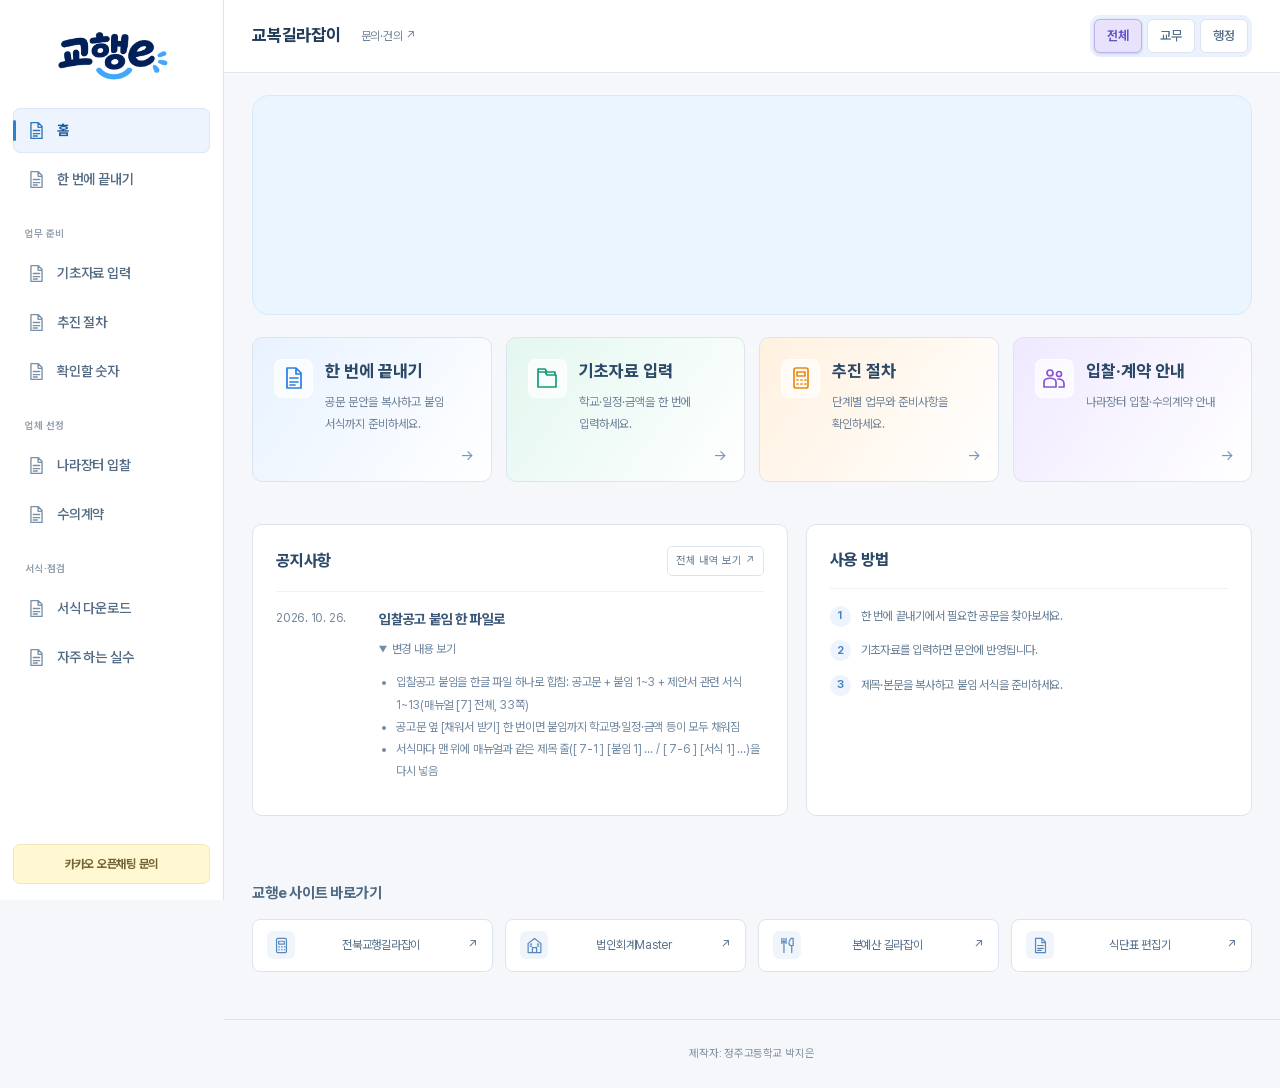
==== commit d94e3517: "교복길라잡이 업데이트 (2026. 11. 2. 오전 11:41:27)" ====
--- a/index.html
+++ b/index.html
@@ -473,8 +473,8 @@
 .hwpfill:disabled{opacity:.6;cursor:wait}
 @media print{.hwpfill{display:none}}
 </style>
-<link rel="stylesheet" href="design/dashboard.css?v=20261026-reading-tabs5">
-<script defer src="design/dashboard.js?v=20261026-notice6"></script>
+<link rel="stylesheet" href="design/dashboard.css?v=20261102-uniform-wide6">
+<script defer src="design/dashboard.js?v=20261102-uniform-wide6"></script>
 </head>
 <body>
 
--- a/design/dashboard.css
+++ b/design/dashboard.css
@@ -122,3 +122,39 @@
  body.brand-looks :is(.phead>p:not(.pkicker),.bd-note,.dv-note){box-sizing:border-box;width:100%;max-width:760px!important;white-space:normal;word-break:keep-all;overflow-wrap:break-word;line-height:1.85}
  @media(max-width:800px){body.brand-looks :is(.phead>p:not(.pkicker),.bd-note,.dv-note){max-width:100%!important}}
 }
+
+/* UNIFORM-HEADER-20261029: a calm illustrated masthead and compact release dialog. */
+@media screen{
+ body.brand-looks .desk-hero{min-height:174px!important;padding:26px 36px!important;background:#e9f5ff!important;background-image:radial-gradient(ellipse at 0 100%,#ffffffb0 0 16%,transparent 16.5%),radial-gradient(ellipse at 100% 0,#ffffffb0 0 17%,transparent 17.5%)!important;border:1px solid #d6eafb!important;border-radius:17px!important}
+ body.brand-looks .desk-hero .desk-copy{width:calc(100% - 150px)!important;max-width:none!important}
+ body.brand-looks .desk-hero h1{font-size:clamp(27px,3vw,40px)!important;line-height:1.3!important;margin:7px 0 9px!important;color:#173e68!important;letter-spacing:-.045em!important}
+ body.brand-looks .desk-hero h1 span{color:#2085d5!important}
+ body.brand-looks .desk-hero .desk-eyebrow{color:#5084ad!important;font-size:12px!important}
+ body.brand-looks .desk-hero p{color:#5d7f9d!important;font-size:14px!important}
+ body.brand-looks .desk-hero .desk-mascot{width:102px!important;height:170px!important;right:30px!important;bottom:0!important}
+ body.brand-looks .desk-release{box-sizing:border-box!important;width:min(760px,calc(100vw - 32px))!important;max-width:760px!important;max-height:calc(100dvh - 48px)!important;padding:0!important;border:1px solid #dce8f4!important;border-radius:18px!important;background:#fff!important;box-shadow:0 24px 80px #18314e30!important;overflow:auto!important;color:#294361!important;font-family:var(--ui)!important}
+ body.brand-looks .desk-release::backdrop{background:#18314e65;backdrop-filter:blur(3px)}
+ body.brand-looks .desk-release-head{position:sticky;top:0;z-index:2;display:flex!important;align-items:flex-start!important;justify-content:space-between!important;gap:20px!important;padding:23px 26px!important;background:#f3f9ff!important;border-bottom:1px solid #e3edf6!important}
+ body.brand-looks .desk-release-head small{font-size:11px!important;line-height:1.5!important;color:#668aab!important}
+ body.brand-looks .desk-release-head h2{margin:5px 0 0!important;font-size:23px!important;line-height:1.4!important;color:#244a72!important;letter-spacing:-.035em!important}
+ body.brand-looks .desk-release-head .desk-release-close{box-sizing:border-box!important;display:grid!important;place-items:center!important;align-self:flex-start!important;flex:0 0 36px!important;width:36px!important;height:36px!important;min-height:36px!important;max-height:36px!important;margin:0!important;padding:0!important;border:1px solid #d9e6f3!important;border-radius:10px!important;background:#fff!important;color:#587995!important;font:400 23px/1 var(--ui)!important;cursor:pointer!important}
+ body.brand-looks .desk-release-head .desk-release-close:hover{background:#e3f1ff!important;color:#246da6!important}
+ body.brand-looks .desk-release-body{padding:24px 28px 30px!important;font-size:14px!important;line-height:1.85!important;overflow-wrap:anywhere}
+ body.brand-looks .desk-release-body time{display:block!important;margin:0 0 8px!important;font-size:12px!important;font-weight:650!important;line-height:1.5!important;color:#568bb7!important;font-variant-numeric:tabular-nums}
+ body.brand-looks .desk-release-body h3{font-size:17px!important;line-height:1.6!important;color:#294e73!important;margin:0 0 11px!important;letter-spacing:-.02em!important}
+ body.brand-looks .desk-release-body ul{padding:0 0 0 19px!important;margin:0 0 26px!important}
+ body.brand-looks .desk-release-body li{font-size:14px!important;line-height:1.85!important;margin:7px 0!important;color:#4e6a85!important}
+ body.brand-looks .desk-release-body li::marker{color:#9abbd8}
+ body.brand-looks .desk-release-previous{border-top:1px solid #e5edf6!important;padding-top:23px!important;margin-top:24px!important}
+ body.brand-looks .desk-release-previous>ul+time{border-top:1px solid #edf2f8;padding-top:23px!important}
+ @media(max-width:800px){body.brand-looks .desk-hero{min-height:150px!important;padding:21px 20px!important}body.brand-looks .desk-hero .desk-copy{width:calc(100% - 84px)!important}body.brand-looks .desk-hero h1{font-size:clamp(22px,4.6vw,32px)!important}body.brand-looks .desk-hero .desk-eyebrow{font-size:10px!important}body.brand-looks .desk-hero p{font-size:12px!important}body.brand-looks .desk-hero .desk-mascot{width:78px!important;height:130px!important;right:10px!important}body.brand-looks .desk-release-head{padding:18px!important}body.brand-looks .desk-release-head h2{font-size:21px!important}body.brand-looks .desk-release-body{padding:20px!important}}
+}
+
+@media screen{
+ body.brand-looks .desk-hero.uniform-image-hero{padding:0!important;min-height:0!important;height:220px!important;background:#eaf5ff!important;display:block!important;overflow:hidden!important;border-radius:17px!important;isolation:isolate}
+ body.brand-looks .desk-hero.uniform-image-hero:before{display:none!important}
+ body.brand-looks .uniform-image-hero .uniform-banner-image{display:block!important;width:100%!important;height:100%!important;object-fit:cover!important;object-position:center 35%!important;max-width:none!important;margin:0!important;border:0!important}
+ body.brand-looks .desk-hero.uniform-image-hero[hidden]{display:none!important}
+ @media(min-width:801px){body.brand-looks .desk-hero.uniform-image-hero{height:max(220px,calc((100vw - 280px)/7.5))!important}}
+ @media(max-width:800px){body.brand-looks .desk-hero.uniform-image-hero{padding:0!important;min-height:0!important;height:150px!important;border-radius:12px!important}}
+}
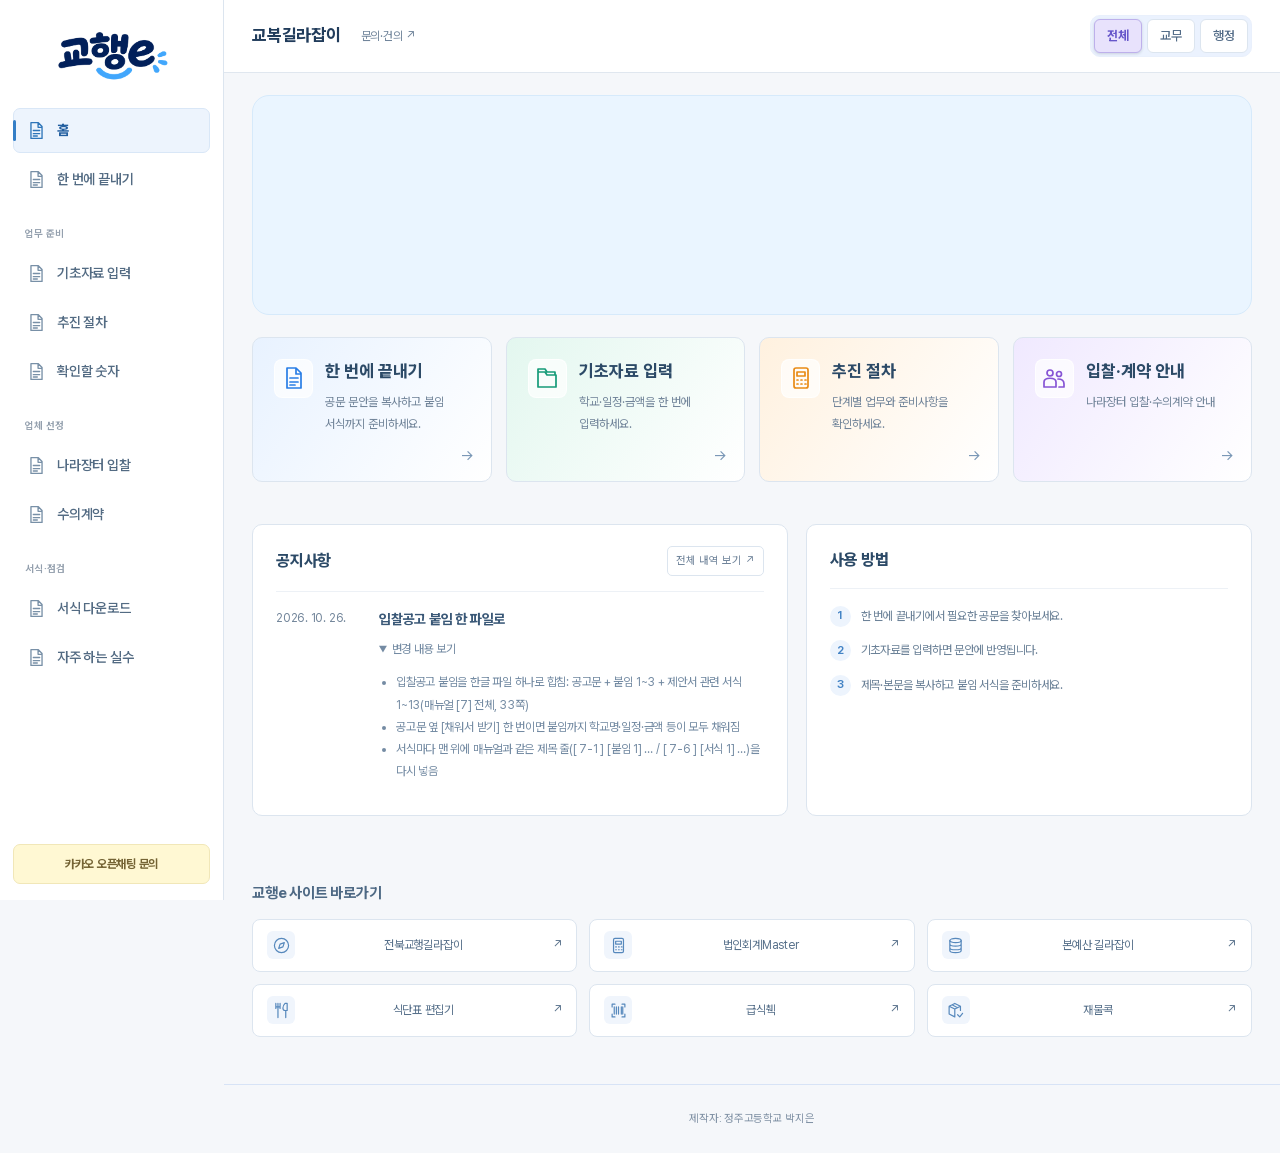
==== commit 453fa629: "교복길라잡이 업데이트 (2026. 11. 16. 오후 1:50:10)" ====
--- a/index.html
+++ b/index.html
@@ -4,6 +4,8 @@
 <meta charset="utf-8">
 <meta name="viewport" content="width=device-width, initial-scale=1, viewport-fit=cover">
 <title>교행e의 교복길라잡이</title>
+<link rel="icon" type="image/png" sizes="32x32" href="[data-uri]"><!-- 탭 아이콘: 들고 있는 물건(교복길라잡이_탭.png) / 홈 화면은 아래 SD 그림 -->
+<link rel="apple-touch-icon" href="[data-uri]">
 <link rel="preconnect" href="https://fonts.googleapis.com">
 <link rel="preconnect" href="https://fonts.gstatic.com" crossorigin>
 <link rel="stylesheet" href="https://fonts.googleapis.com/css2?family=Gothic+A1:wght@500;700;800&family=IBM+Plex+Mono:wght@400;500;600&family=IBM+Plex+Sans+KR:wght@300;400;500;600;700&display=swap">
@@ -473,8 +475,8 @@
 .hwpfill:disabled{opacity:.6;cursor:wait}
 @media print{.hwpfill{display:none}}
 </style>
-<link rel="stylesheet" href="design/dashboard.css?v=20261102-uniform-wide6">
-<script defer src="design/dashboard.js?v=20261102-uniform-wide6"></script>
+<link rel="stylesheet" href="design/dashboard.css?v=20261116-links1">
+<script defer src="design/dashboard.js?v=20261116-links1"></script>
 </head>
 <body>
 
--- a/design/dashboard.css
+++ b/design/dashboard.css
@@ -19,7 +19,7 @@
  .brand-law .subtabs{display:flex;gap:8px;flex-wrap:wrap;padding:7px;margin-bottom:22px}.brand-law .subtabs>button{display:flex;gap:10px;align-items:center;padding:11px 15px;min-height:48px;border:1px solid transparent;cursor:pointer;flex:1}.brand-law .subtabs>button.active{border-color:#bfd6f0!important;box-shadow:0 2px 6px #2679df10}.brand-law .subtabs .fc-title{font-size:15px;font-weight:650;color:#365879}.brand-law .subtabs .fc-desc{display:none}.brand-law .subtabs .fc-icon{font-size:20px}
  .brand-law .card,.brand-food .box,.brand-looks .card{border:1px solid #dce5ef;border-radius:12px;background:#fff;box-shadow:none}.brand-law .card{padding:23px;margin-bottom:18px}.brand-law .card>h2{font-size:19px;color:#243b59}.brand-law .card .desc{font-size:14px;color:#63758c;line-height:1.8}
  .brand-food>.wrap{max-width:none!important;width:auto!important;margin:0!important;padding:24px 28px!important;grid-template-columns:285px minmax(0,1fr)!important}.brand-food .bar h1{display:none!important}.brand-food .side{top:20px;position:sticky}.brand-food .desk-food-home[hidden]{display:none!important}
- .desk-related-sites>div{display:grid;grid-template-columns:repeat(4,minmax(0,1fr));gap:12px}.desk-related-sites a{display:flex;justify-content:space-between;gap:12px;align-items:center;text-decoration:none}
+ .desk-related-sites>div{display:grid;grid-template-columns:repeat(3,minmax(0,1fr));gap:12px}.desk-related-sites a{display:flex;justify-content:space-between;gap:12px;align-items:center;text-decoration:none}
  .desk-support{display:flex;align-items:center;text-decoration:none}.desk-support b{display:block}
  .desk-home-updates>header{display:flex;align-items:center;justify-content:space-between}.desk-home-update-latest{display:grid;grid-template-columns:115px 1fr;gap:18px}.desk-home-update-history{border-top:1px solid #e6edf5;padding-top:14px}.desk-release{max-width:760px;border:1px solid #dce5ef;border-radius:14px;padding:28px;color:#243b59}.desk-release::backdrop{background:#18314e70}.desk-release-head{display:flex;justify-content:space-between}.desk-release-body{line-height:1.8}
  .desk-home-shortcuts{display:none!important}.desk-reference-hub{display:none!important}
@@ -55,7 +55,7 @@
  .brand-portal #menu .menu2{display:grid!important;grid-template-columns:repeat(4,minmax(0,1fr))!important;gap:14px!important;margin:0 0 22px!important}.brand-portal .mcard{box-sizing:border-box;position:relative;display:grid!important;grid-template-columns:39px minmax(0,1fr)!important;gap:8px 12px!important;min-height:145px!important;padding:21px!important;background:#fff!important;border:1px solid #dce5ef!important;border-radius:10px!important;box-shadow:none!important;transition:background .15s}.brand-portal .mcard:hover{border-color:#a4bedb!important;background:#fafcff!important;transform:none!important}.brand-portal .mcard .tile{grid-row:1/3;display:grid;place-items:center;width:39px!important;height:39px!important;margin:0!important;border-radius:8px;background:#eaf2fd!important;color:#377fc4!important}.brand-portal .mcard .tile svg{width:24px;height:24px}.brand-portal .mcard .t{font-size:17px!important;font-weight:750;color:#2c4a67!important;line-height:1.5}.brand-portal .mcard .d{font-size:12px!important;color:#72859a!important;line-height:1.8;padding-bottom:10px}.brand-portal .mcard .go{position:absolute;right:15px;bottom:10px;font-size:14px;color:#7896b5;background:transparent!important}
  .photo-home-cards{display:grid;grid-template-columns:repeat(4,minmax(0,1fr));gap:14px;margin:0 0 22px}.photo-home-card{box-sizing:border-box;position:relative;display:grid;grid-template-columns:39px minmax(0,1fr);gap:8px 12px;align-content:start;min-height:145px;padding:21px;border:1px solid #dce5ef;border-radius:10px;background:linear-gradient(125deg,var(--photo-tint,#edf4ff),#fff);text-align:left;cursor:pointer;color:#2c4a67;font-family:var(--ui)}.photo-home-card:hover{border-color:#a4bedb;box-shadow:0 4px 12px #213c5b07}.photo-home-icon{display:grid;place-items:center;grid-row:1/3;width:39px;height:39px;background:#ffffffb0;border:1px solid #ffffffc0;border-radius:8px;color:var(--photo-color,#377fc4)}.photo-home-icon svg{width:24px;height:24px}.photo-home-card strong{font-size:17px;font-weight:750;line-height:1.5}.photo-home-card small{font-size:12px;line-height:1.8;color:#72859a;padding-bottom:10px}.photo-home-arrow{position:absolute;bottom:12px;right:17px;color:#7896b5}.photo-native-cards,.brand-launches{display:none!important}
  .photo-home-bottom{display:grid;grid-template-columns:minmax(0,1.2fr) minmax(0,1fr);gap:18px;margin:0 0 22px}.desk-layout .desk-home-updates,.photo-quick-guide{box-sizing:border-box;min-width:0;background:#fff!important;border:1px solid #dce5ef!important;border-radius:10px!important;padding:21px 23px!important;margin:0!important;box-shadow:none!important}.desk-home-updates>header{display:flex;align-items:center;justify-content:space-between;gap:10px;padding:0 0 15px!important;background:transparent!important;border-bottom:1px solid #edf1f6}.desk-home-updates>header h2,.photo-quick-guide h2{font-size:16px!important;font-weight:750;color:#2c4a67;margin:0!important}.desk-home-updates>header small,.desk-home-updates>header p{display:none!important}.desk-all-updates{border:1px solid #dce5ef;border-radius:5px;background:#fff;color:#71859b;padding:5px 8px;font-size:11px;white-space:nowrap;cursor:pointer}.desk-home-update-latest{display:grid;grid-template-columns:88px minmax(0,1fr);gap:15px;padding:16px 0 0!important;font-size:12px;color:#72859a}.desk-home-update-latest h3{font-size:14px;margin:0 0 7px;color:#3a5877}.desk-home-update-latest ul{font-size:12px;line-height:1.85;padding-left:17px}.photo-notice-details,.photo-history{font-size:12px;color:#748ba3}.photo-history{margin-top:12px}.photo-notice-details summary,.photo-history summary{cursor:pointer}.desk-home-update-history{padding-top:12px;line-height:1.8;font-size:12px}.photo-quick-guide h2{padding-bottom:15px;border-bottom:1px solid #edf1f6}.photo-quick-guide ol{display:grid;gap:13px;list-style:none;margin:17px 0 0;padding:0}.photo-quick-guide li{display:flex;align-items:flex-start;gap:10px;font-size:12px;color:#6c8298;line-height:1.8}.photo-quick-guide li b{display:grid;place-items:center;flex:0 0 21px;height:21px;border-radius:50%;background:#edf4fd;color:#4383c5;font-size:11px;font-weight:650}
- .desk-related-sites{margin:23px 0!important}.desk-related-sites h3{font-size:15px;color:#4e6984;margin:0 0 12px}.desk-related-sites>div{display:grid;grid-template-columns:repeat(4,minmax(0,1fr));gap:12px}.desk-related-sites a{display:flex;align-items:center;gap:12px;min-height:53px;padding:10px 14px;border:1px solid #dce5ef;border-radius:8px;background:#fff;color:#58718b;text-decoration:none;font-size:12px}.photo-related-icon{display:grid;place-items:center;width:28px;height:28px;background:#f0f5fc;border-radius:6px;color:#5688bc}.photo-related-icon svg{width:17px;height:17px}
+ .desk-related-sites{margin:23px 0!important}.desk-related-sites h3{font-size:15px;color:#4e6984;margin:0 0 12px}.desk-related-sites>div{display:grid;grid-template-columns:repeat(3,minmax(0,1fr));gap:12px}.desk-related-sites a{display:flex;align-items:center;gap:12px;min-height:53px;padding:10px 14px;border:1px solid #dce5ef;border-radius:8px;background:#fff;color:#58718b;text-decoration:none;font-size:12px}.photo-related-icon{display:grid;place-items:center;width:28px;height:28px;background:#f0f5fc;border-radius:6px;color:#5688bc}.photo-related-icon svg{width:17px;height:17px}
  .desk-layout .desk-workheading{margin:0 0 24px;padding:0 0 20px;border-bottom:1px solid #dce5ef}.desk-workheading h1{font:750 27px/1.4 var(--ui);color:#243b59;margin:0 0 8px}.desk-workheading .desk-crumb{font-size:11px;color:#8495a7;margin:0 0 9px}.desk-workheading .desk-workdesc{font-size:14px;color:#6c8298}
  .desk-layout :is(.subtabs,.tabs,.tab-bar){background:#eef3f9!important;border:1px solid #e0e7f0!important;box-shadow:none!important;border-radius:8px!important}.desk-layout :is(.subtabs,.tabs,.tab-bar)>button{font:550 14px/1.6 var(--ui)!important;border-radius:6px!important}.desk-layout :is(.subtabs,.tabs,.tab-bar)>button.active{background:#fff!important;color:var(--desk-accent)!important;border-color:#c6d9ef!important}
  .brand-law .sec-head{font-size:20px;color:#2d4b68}.brand-law .sec-sub{font-size:13px;color:#71859a;line-height:1.8}.brand-law .card{padding:23px!important}.brand-law :is(input,select){min-height:35px;border-color:#d6e1ed;border-radius:5px;font-size:13px}.brand-law .subtabs{padding:6px}.brand-law .desk-worktag{display:none!important}.brand-law:has(#panel-docreg.active) .desk-workheading,.brand-law #panel-docreg>.sec-head,.brand-law #panel-docreg>.sec-sub{display:none!important}.brand-law #docregFrame{border-color:#dce5ef!important;border-radius:10px!important}
@@ -151,10 +151,12 @@
 }
 
 @media screen{
+ @media screen{
  body.brand-looks .desk-hero.uniform-image-hero{padding:0!important;min-height:0!important;height:220px!important;background:#eaf5ff!important;display:block!important;overflow:hidden!important;border-radius:17px!important;isolation:isolate}
  body.brand-looks .desk-hero.uniform-image-hero:before{display:none!important}
  body.brand-looks .uniform-image-hero .uniform-banner-image{display:block!important;width:100%!important;height:100%!important;object-fit:cover!important;object-position:center 35%!important;max-width:none!important;margin:0!important;border:0!important}
  body.brand-looks .desk-hero.uniform-image-hero[hidden]{display:none!important}
  @media(min-width:801px){body.brand-looks .desk-hero.uniform-image-hero{height:max(220px,calc((100vw - 280px)/7.5))!important}}
  @media(max-width:800px){body.brand-looks .desk-hero.uniform-image-hero{padding:0!important;min-height:0!important;height:150px!important;border-radius:12px!important}}
+ }
 }
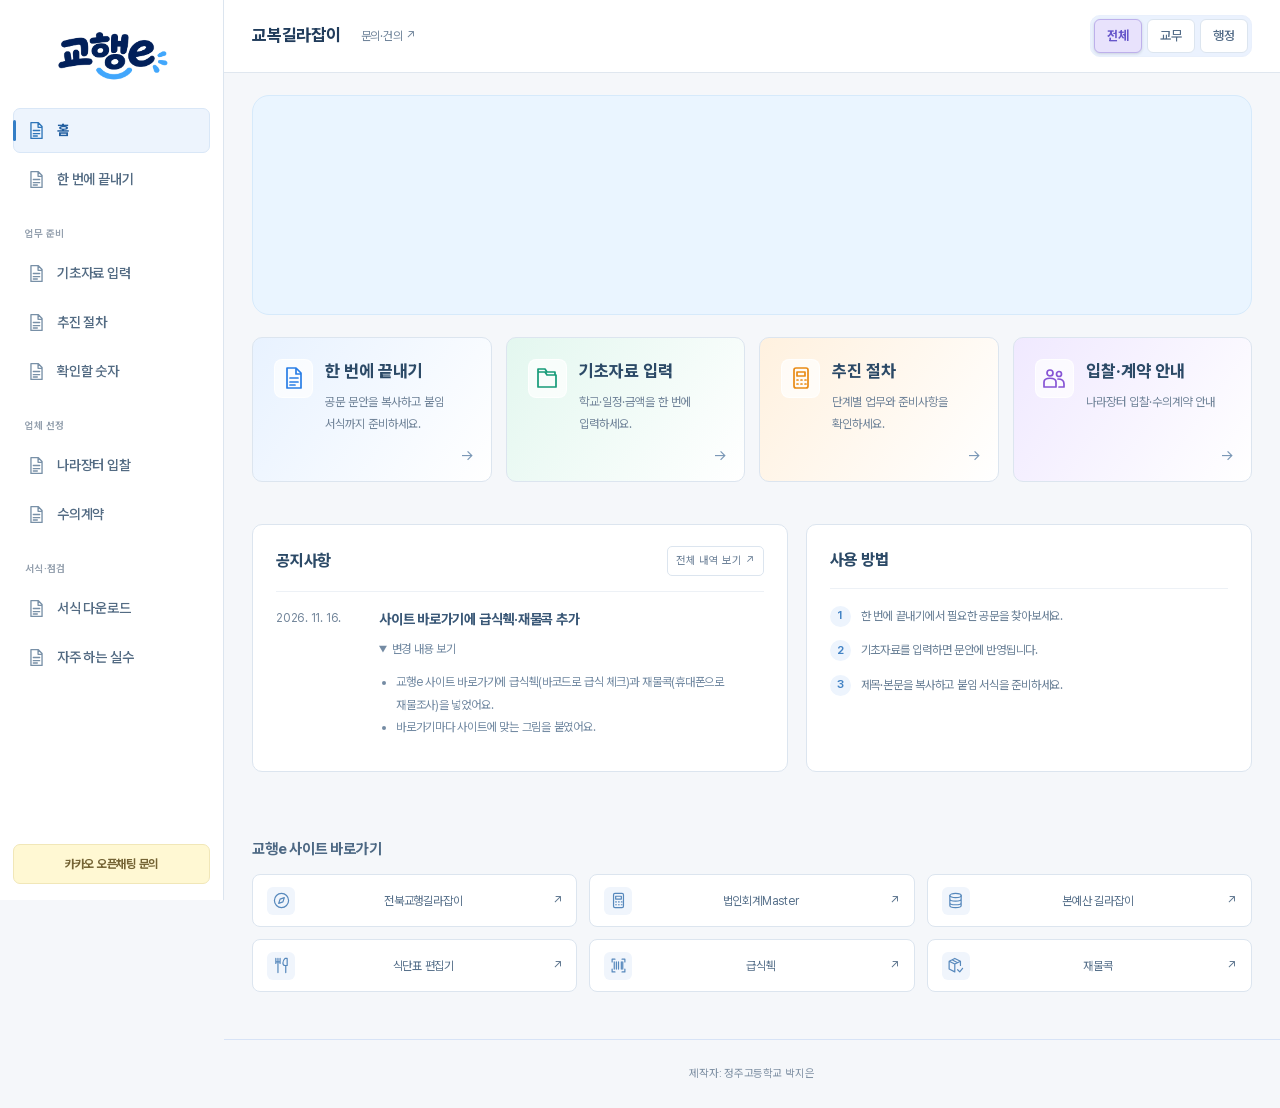
==== commit 78bbcf95: "교복길라잡이 업데이트 (2026. 11. 20. 오전 11:06:05)" ====
--- a/index.html
+++ b/index.html
@@ -476,7 +476,7 @@
 @media print{.hwpfill{display:none}}
 </style>
 <link rel="stylesheet" href="design/dashboard.css?v=20261116-links1">
-<script defer src="design/dashboard.js?v=20261116-links1"></script>
+<script defer src="design/dashboard.js?v=20261120-notice1"></script>
 </head>
 <body>
 
